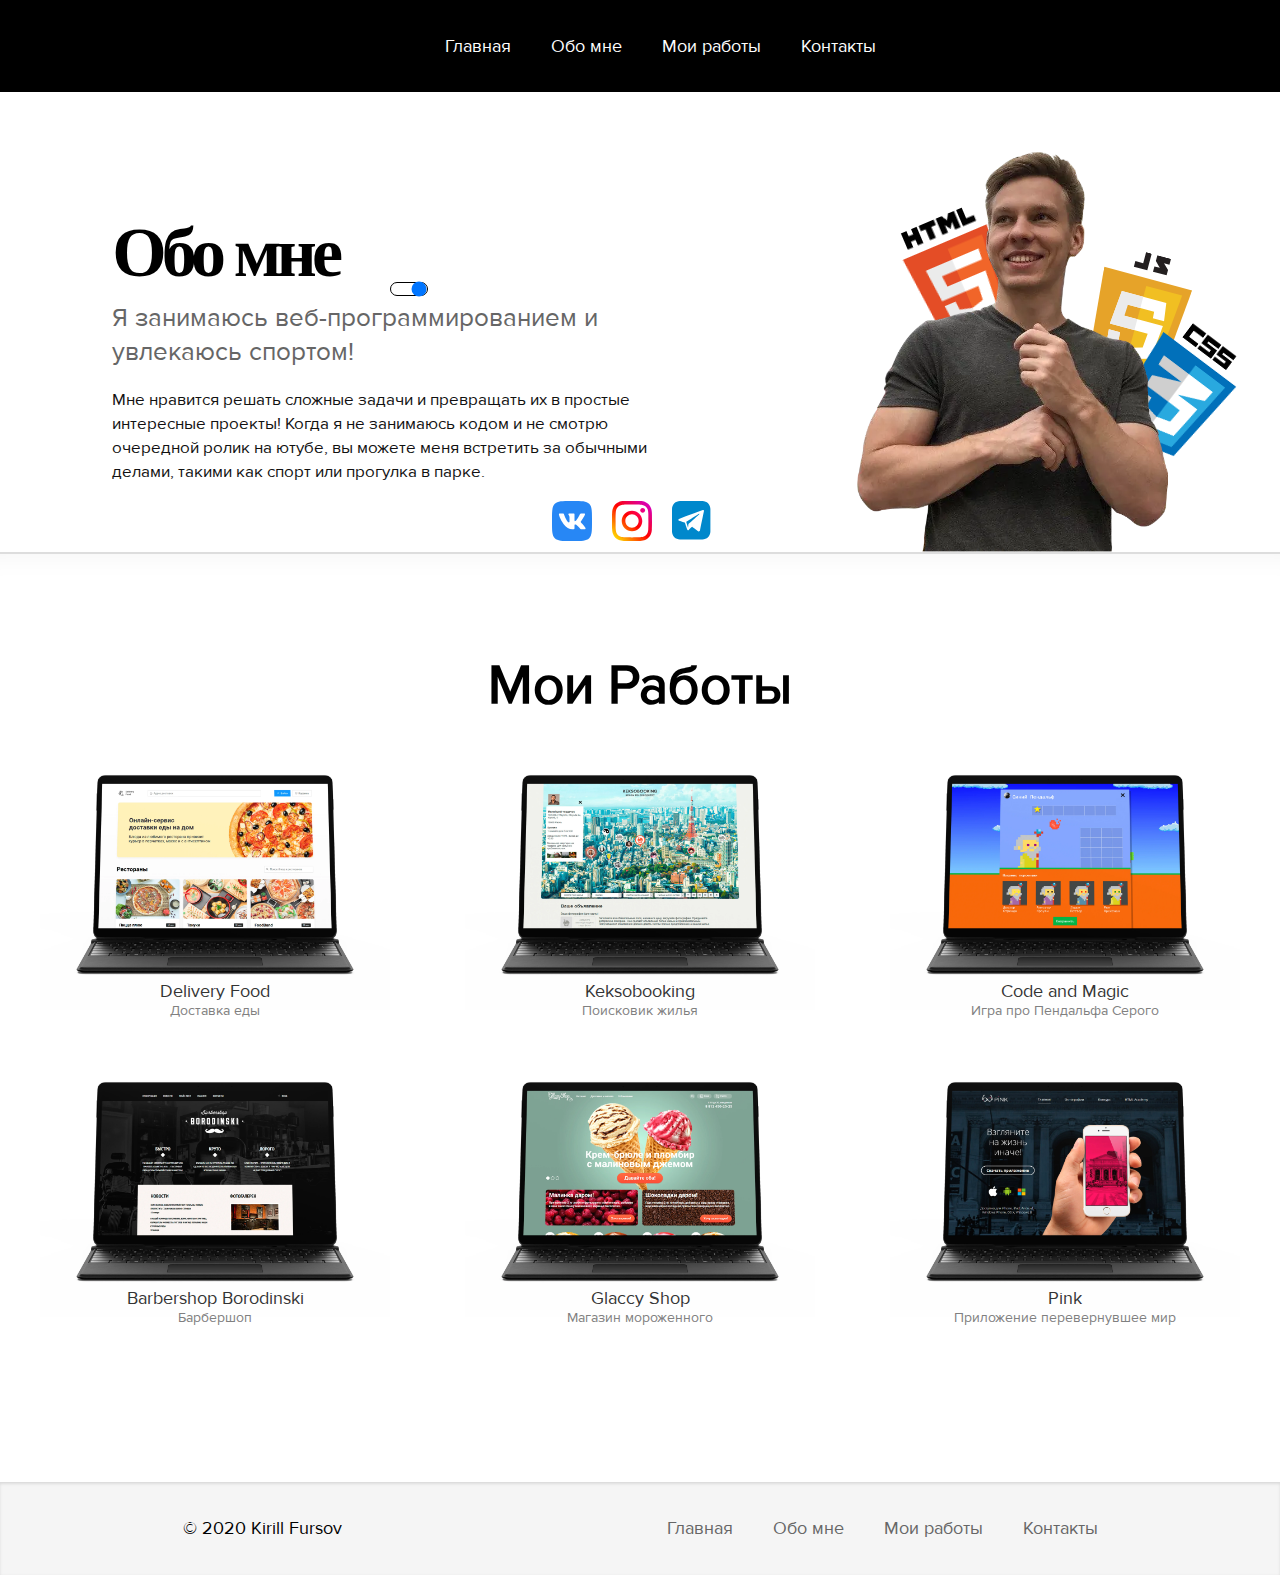
==== index.html @ 99d4f77e "refresh" ====
<!DOCTYPE html><html lang="ru"><head>  <meta charset="UTF-8" />  <meta name="viewport" content="width=device-width, initial-scale=1.0" />  <link href="https://memepedia.ru/wp-content/uploads/2016/03/large_p19d7nh1hm1i37tnuim11ebqo5c1.jpg"    rel="shortcut icon" type="image/x-icon">  <link rel="stylesheet" href="./css/style.min.css">  <title>Web-developer</title></head><body>  <header class="page-header" id="header">  <div class="container">    <nav class="main-nav ">      <div class="main-nav__menu menu">        <span class="menu-global menu-top"></span>        <span class="menu-global menu-middle"></span>        <span class="menu-global menu-bottom"></span>      </div>      <ul class="main-nav__list site-list ">        <li class="site-list__item"><a href="#header" class="site-list__link">Главная</a></li>        <li class="site-list__item"><a href="#about-me" class="site-list__link">Обо мне</a></li>        <li class="site-list__item"><a href="#work" class="site-list__link">Мои работы</a></li>        <li class="site-list__item"><a href="#" class="site-list__link site-list__link--contacts">Контакты</a></li>      </ul>    </nav>  </div></header>  <main class="page-main">    <div class="page-main__wrapper">      <div class="container">        <section class="about-me" id='about-me'>    <div class="about-me__wrapper">        <input type="range" step="1" min="1" max="2" name="slider" id="slider" class="about-me__slider slider"            title="сдвинь меня :)">        <h2 class="about-me__title">Обо мне</h2>        <div class="about-me__story about-me__story--first">            <p class="about-me__intro">Я занимаюсь веб-программированием и увлекаюсь спортом!</p>            <p class="about-me__text">                Мне нравится решать сложные задачи и превращать их в простые интересные проекты!                Когда я не                занимаюсь кодом и не смотрю очередной ролик на ютубе, вы можете меня встретить за обычными делами, такими                как спорт или прогулка в парке.            </p>        </div>        <div class="about-me__story about-me__story--second hidden">            <h3 class="about-me__intro">Мои девелопер стэк:</h3>            <ul class="about-me__text about-me__text--skils">                <li class="about-me__text__item">HTML</li>                <li class="about-me__text__item">CSS</li>                <li class="about-me__text__item">Javascript</li>                <li class="about-me__text__item">React JS</li>                <li class="about-me__text__item">GULP</li>            </ul>        </div>        <ul class="about-me__list social-list">            <li class="social-list__item__item">                <a target="_blank" href="https://vk.com/kirill_frs" class="social-list__link">                    <svg class="social-list__icon social-list__icon--vk" fill="#000" height="48" viewBox="0 0 48 48"                        width="48" xmlns="http://www.w3.org/2000/svg">                        <path                            d="m0 23c0-10.8423 0-16.26346 3.36827-19.63173s8.78943-3.36827 19.63173-3.36827h2c10.8423 0 16.2635 0 19.6317 3.36827 3.3683 3.36827 3.3683 8.78943 3.3683 19.63173v2c0 10.8423 0 16.2635-3.3683 19.6317-3.3682 3.3683-8.7894 3.3683-19.6317 3.3683h-2c-10.8423 0-16.26346 0-19.63173-3.3683-3.36827-3.3682-3.36827-8.7894-3.36827-19.6317z"                            fill="#2787f5" />                        <path clip-rule="evenodd"                            d="m13.0009 15h-3.5008c-1.00024 0-1.2003.4708-1.2003.9898 0 .9271 1.18686 5.525 5.5262 11.6061 2.8929 4.1529 6.9687 6.4041 10.6776 6.4041 2.2253 0 2.5006-.5 2.5006-1.3612v-3.1388c0-1 .2108-1.1996.9154-1.1996.5193 0 1.4094.2596 3.4864 2.2619 2.3737 2.3731 2.765 3.4377 4.1001 3.4377h3.5008c1.0003 0 1.5004-.5 1.2119-1.4867-.3157-.9834-1.449-2.4103-2.9528-4.1016-.816-.9641-2.0399-2.0023-2.4108-2.5215-.5192-.6674-.3709-.9641 0-1.5573 0 0 4.2652-6.007 4.7103-8.0463.2225-.7417 0-1.2866-1.0587-1.2866h-3.5008c-.8901 0-1.3005.4708-1.5231.9898 0 0-1.7802 4.3384-4.3022 7.1565-.816.8157-1.1869 1.0753-1.632 1.0753-.2225 0-.5446-.2596-.5446-1.0011v-6.9339c0-.89-.2583-1.2866-1.0002-1.2866h-5.5013c-.5562 0-.8908.413-.8908.8045 0 .8436 1.261 1.0382 1.391 3.4113v5.1542c0 1.13-.2042 1.3349-.6492 1.3349-1.1868 0-4.0737-4.3578-5.7859-9.3442-.3355-.9692-.6721-1.3607-1.5668-1.3607z"                            fill="#fff" fill-rule="evenodd" /></svg>                    Vk                </a>            </li>            <li class="social-list__item__item"><a target="_blank" href="https://www.instagram.com/kirillfrs/"                    class="social-list__link">                    <svg class="social-list__icon social-list__icon--inst" height="50" viewBox="0 0 512 512" width="50"                        xmlns="http://www.w3.org/2000/svg" xmlns:xlink="http://www.w3.org/1999/xlink">                        <linearGradient id="a" gradientUnits="userSpaceOnUse" x1="42.966156268" x2="469.0337477"                            y1="469.0296477168" y2="42.9620562848">                            <stop offset="0" stop-color="#ffd600" />                            <stop offset=".5" stop-color="#ff0100" />                            <stop offset="1" stop-color="#d800b9" />                        </linearGradient>                        <linearGradient id="b" gradientUnits="userSpaceOnUse" x1="163.0429956456" x2="348.9539083464"                            y1="348.9538083312" y2="163.0428956304">                            <stop offset="0" stop-color="#ff6400" />                            <stop offset=".5" stop-color="#ff0100" />                            <stop offset="1" stop-color="#fd0056" />                        </linearGradient>                        <linearGradient id="c" gradientUnits="userSpaceOnUse" x1="370.9291325432" x2="414.3727849912"                            y1="141.0676714336" y2="97.6240189856">                            <stop offset="0" stop-color="#f30072" />                            <stop offset="1" stop-color="#e50097" />                        </linearGradient>                        <path                            d="m510.460938 150.453125c-1.246094-27.25-5.574219-45.859375-11.902344-62.140625-6.425782-17.082031-16.503906-32.554688-29.527344-45.34375-12.785156-13.023438-28.261719-23.105469-45.34375-29.535156-16.285156-6.324219-34.890625-10.648438-62.140625-11.886719-27.300781-1.25-36.023437-1.546875-105.546875-1.546875s-78.246094.296875-105.546875 1.539062c-27.25 1.246094-45.855469 5.574219-62.140625 11.902344-17.082031 6.425782-32.554688 16.503906-45.34375 29.527344-13.023438 12.785156-23.105469 28.257812-29.535156 45.339844-6.324219 16.285156-10.648438 34.894531-11.886719 62.140625-1.25 27.304687-1.546875 36.023437-1.546875 105.546875 0 69.527344.296875 78.25 1.546875 105.550781 1.242187 27.246094 5.570313 45.855469 11.898437 62.140625 6.425782 17.078125 16.503907 32.554688 29.527344 45.339844 12.785156 13.023437 28.261719 23.101562 45.34375 29.527344 16.28125 6.332031 34.890625 10.65625 62.140625 11.902343 27.304688 1.246094 36.023438 1.539063 105.546875 1.539063 69.523438 0 78.246094-.292969 105.546875-1.539063 27.25-1.246093 45.855469-5.570312 62.140625-11.902343 34.386719-13.296876 61.570313-40.480469 74.867188-74.867188 6.332031-16.285156 10.65625-34.894531 11.902344-62.140625 1.242187-27.304687 1.539062-36.023437 1.539062-105.546875 0-69.527344-.296875-78.246094-1.539062-105.546875zm-46.082032 208.996094c-1.136718 24.960937-5.308594 38.515625-8.8125 47.535156-8.613281 22.328125-26.257812 39.972656-48.585937 48.585937-9.019531 3.503907-22.574219 7.675782-47.535157 8.8125-26.988281 1.234376-35.085937 1.492188-103.445312 1.492188-68.363281 0-76.457031-.257812-103.449219-1.492188-24.957031-1.136718-38.511719-5.308593-47.535156-8.8125-11.117187-4.105468-21.175781-10.648437-29.433594-19.152343-8.503906-8.257813-15.046875-18.3125-19.152343-29.433594-3.503907-9.019531-7.675782-22.574219-8.8125-47.535156-1.230469-26.992188-1.492188-35.089844-1.492188-103.445313 0-68.359375.261719-76.453125 1.492188-103.449218 1.140624-24.960938 5.308593-38.515626 8.8125-47.535157 4.105468-11.121093 10.652343-21.179687 19.152343-29.4375 8.257813-8.503906 18.316407-15.046875 29.4375-19.148437 9.019531-3.507813 22.574219-7.675782 47.535157-8.816406 26.992187-1.230469 35.089843-1.492188 103.445312-1.492188h-.003906c68.355468 0 76.453125.261719 103.449218 1.496094 24.960938 1.136718 38.511719 5.308594 47.535157 8.8125 11.117187 4.105468 21.175781 10.648437 29.433593 19.148437 8.503907 8.257813 15.046876 18.316407 19.148438 29.4375 3.507812 9.019531 7.679688 22.574219 8.816406 47.535157 1.230469 26.992187 1.492188 35.089843 1.492188 103.445312 0 68.359375-.257813 76.453125-1.492188 103.449219zm0 0"                            fill="url(#a)" />                        <path                            d="m255.996094 124.539062c-72.601563 0-131.457032 58.859376-131.457032 131.460938s58.855469 131.457031 131.457032 131.457031c72.605468 0 131.460937-58.855469 131.460937-131.457031s-58.855469-131.460938-131.460937-131.460938zm0 216.792969c-47.125-.003906-85.332032-38.207031-85.328125-85.335937 0-47.125 38.203125-85.332032 85.332031-85.332032 47.128906.003907 85.332031 38.207032 85.332031 85.332032 0 47.128906-38.207031 85.335937-85.335937 85.335937zm0 0"                            fill="url(#b)" />                        <path                            d="m423.371094 119.347656c0 16.964844-13.753906 30.71875-30.71875 30.71875-16.96875 0-30.722656-13.753906-30.722656-30.71875 0-16.96875 13.753906-30.722656 30.722656-30.722656 16.964844 0 30.71875 13.753906 30.71875 30.722656zm0 0"                            fill="url(#c)" />                    </svg>                    instagramm</a>            </li>            <li class="social-list__item__item"><a target="_blank" href="tg://resolve?domain=Alanon13"                    class="social-list__link">                    <svg class="social-list__icon social-list__icon--telegramm" width="50px" height="50px"                        viewBox="0 0 25 25" version="1.1" xmlns="http://www.w3.org/2000/svg"                        xmlns:xlink="http://www.w3.org/1999/xlink" xml:space="preserve"                        xmlns:serif="http://www.serif.com/"                        style="fill-rule:evenodd;clip-rule:evenodd;stroke-linejoin:round;stroke-miterlimit:1.41421;">                        <path id="telegram-3"                            d="M19,24l-14,0c-2.761,0 -5,-2.239 -5,-5l0,-14c0,-2.761 2.239,-5 5,-5l14,0c2.762,0 5,2.239 5,5l0,14c0,2.761 -2.238,5 -5,5Zm-2.744,-5.148c0.215,0.153 0.491,0.191 0.738,0.097c0.246,-0.093 0.428,-0.304 0.483,-0.56c0.579,-2.722 1.985,-9.614 2.512,-12.09c0.039,-0.187 -0.027,-0.381 -0.173,-0.506c-0.147,-0.124 -0.351,-0.16 -0.532,-0.093c-2.795,1.034 -11.404,4.264 -14.923,5.567c-0.223,0.082 -0.368,0.297 -0.361,0.533c0.008,0.235 0.167,0.44 0.395,0.509c1.578,0.471 3.65,1.128 3.65,1.128c0,0 0.967,2.924 1.472,4.41c0.063,0.187 0.21,0.334 0.402,0.384c0.193,0.05 0.397,-0.002 0.541,-0.138c0.811,-0.765 2.064,-1.948 2.064,-1.948c0,0 2.381,1.746 3.732,2.707Zm-7.34,-5.784l1.119,3.692l0.249,-2.338c0,0 4.324,-3.9 6.79,-6.124c0.072,-0.065 0.082,-0.174 0.022,-0.251c-0.06,-0.077 -0.169,-0.095 -0.251,-0.043c-2.857,1.825 -7.929,5.064 -7.929,5.064Z" />                    </svg>                    telegram</a></li>        </ul>    </div>    <div class="about-me__photo-wrapper">        <picture><source srcset="img/photo_2020-10-13_22-22-50.webp" type="image/webp"><img class="about-me__photo" width="350" src="img/photo_2020-10-13_22-22-50.png" alt="Кирилл веб-девелопер"></picture>    </div></section>      </div>    </div>    <div class="page-main__wrapper--second">      <div class="container">        <section class="portfolio" id="work">    <h3 class="portfolio__header">Мои Работы</h3>    <ul class="portfolio__list">        <li class="portfolio__item">            <a target="_blank" href="https://kirillfrs.github.io/delivery-food/" class="portfolio__link">                <picture><source srcset="img/Deliveryfood.webp" type="image/webp"><img class="portfolio__photo" src="img/Deliveryfood.jpg" width="350"></picture>                <p class="portfolio__title">Delivery Food</p>                <small class="portfolio__description">Доставка еды</small>            </a>        </li>        <li class="portfolio__item">            <a target="_blank" href="https://kirillfrs.github.io/keksoboking/" class="portfolio__link">                <picture><source srcset="img/keks.webp" type="image/webp"><img class="portfolio__photo" src="img/keks.jpg" width="350"></picture>                <p class="portfolio__title">Keksobooking</p>                <small class="portfolio__description">Поисковик жилья</small>            </a>        </li>        <li class="portfolio__item">            <a target="_blank" href="https://kirillfrs.github.io/code-and-magic/" class="portfolio__link">                <picture><source srcset="img/Pendalf.webp" type="image/webp"><img class="portfolio__photo" src="img/Pendalf.jpg" width="350"></picture>                <p class="portfolio__title">Code and Magic</p>                <small class="portfolio__description">Игра про Пендальфа Серого</small>            </a>        </li>        <li class="portfolio__item">            <a target="_blank" href="https://kirillfrs.github.io/barbershopfrs/" class="portfolio__link">                <picture><source srcset="img/Barber.webp" type="image/webp"><img class="portfolio__photo" src="img/Barber.jpg" width="350"></picture>                <p class="portfolio__title">Barbershop Borodinski</p>                <small class="portfolio__description">Барбершоп</small>            </a>        </li>        <li class="portfolio__item">            <a target="_blank" href="https://kirillfrs.github.io/Glacy/" class="portfolio__link">                <picture><source srcset="img/Glacy.webp" type="image/webp"><img class="portfolio__photo" src="img/Glacy.jpg" width="350"></picture>                <p class="portfolio__title">Glaccy Shop</p>                <small class="portfolio__description">Магазин мороженного</small>            </a>        </li>        <li class="portfolio__item">            <a target="_blank" href="https://kirillfrs.github.io/Pink-app-pls/" class="portfolio__link">                <picture><source srcset="img/Pink.webp" type="image/webp"><img class="portfolio__photo" src="img/Pink.jpg" width="350"></picture>                <p class="portfolio__title">Pink</p>                <small class="portfolio__description">Приложение перевернувшее мир</small>            </a>        </li>    </ul></section>      </div>    </div>  </main>  <footer class="page-footer">    <div class="container">  <span class="page-footer__copyrights">© 2020 Kirill Fursov</span>  <ul class="main-nav__list site-list page-footer__nav">    <li class="site-list__item"><a href="#header" class="site-list__link site-list__link--footer">Главная</a></li>    <li class="site-list__item"><a href="#about-me" class="site-list__link site-list__link--footer">Обо мне</a></li>    <li class="site-list__item"><a href="#work" class="site-list__link site-list__link--footer">Мои работы</a></li>    <li class="site-list__item"><a href="#"        class="site-list__link site-list__link--footer site-list__link--contacts">Контакты</a></li>  </ul></div>  </footer>  <section class="modal-contacts">    <div class="form">        <form action="#" class="form__body" id="form">            <h3 class="form__title">Напиши мне</h3>            <div class="form__item">                <label for="formName" class=" form__label">Имя*:</label>                <input type="text" class="_req  form__input" id="formName" name="name">            </div>            <div class="form__item">                <label for="formEmail" class="form__label">E-mail*:</label>                <input type="email" class="_req  form__input _email" id="formEmail" name="email">            </div>            <div class="form__item">                <label for="phone" class="form__label">Тeлефон:</label>                <input class=" form__input " type="tel" id="phone" name="phone" placeholder="+79261234567"                    pattern="^[ 0-9]+$">            </div>            <!-- <div class=" form__item">                <div class="form__label">Левша или правша?</div>                <div class="options">                    <div class="options__item">                        <input type="radio" name="hand " checked id="formRightHanded" value="right"                            class="options__input">                        <label for="formRightHanded" class="options__label"><span>правша</span></label>                    </div>                    <div class="options__item">                        <input type="radio" name="hand " id="formLeftHanded" value="left" class="options__input">                        <label for="formLeftHanded" class="options__label"><span>левша</span></label>                    </div>                </div> -->            <!-- </div> -->            <div class="form__item">                <label for="formMessage" class="form__label">Сообщение</label>                <textarea name="message" id="formMessage" class="form__input"                    placeholder="несколько слов о проекте"></textarea>            </div>            <!-- <div class="form__item">                <div class="form__label">Возраст</div>                <select name="age" class="select" id="">                    <option value="от 18 до 25">Молод</option>                    <option value="от 25 до 45">Стар</option>                    <option value="от 45">оч стар</option>                </select>            </div> -->            <div class="form__item">                <div class="form__label">Прикрепить фото макета:</div>                <div class="file">                    <div class="file__item">                        <input id="formImage" accept=".jpg, .png .gif" type="file" name="image" class="file__input">                        <div class="file__button">Выбрать</div>                    </div>                </div>                <div id="formPreview" class="file__preview">                </div>                <div class="form__item">                    <div class="checkbox">                        <input type="checkbox" checked class="_req checkbox__input" name="agreement" id="formAgreement">                        <label for="formAgreement" class="checkbox__label"><span>Я даю свое согласие на обработку                                <a>персональных                                    данных</a> </span></label>                    </div>                </div>                <button class="form__button" type="submit">Отправить</button>        </form>        <button type="button" class="form__close-btn">            <span class="visually-hidden">Закрыть</span>        </button>    </div></section>  <script src="js/script.js"></script></body></html>
---- css/style.min.css ----
@charset "UTF-8";@font-face{font-family:Neo-sans-regular;font-display:swap;src:url(../fonts/Neo-sans-regular.woff) format("woff"),url(../fonts/Neo-sans-regular.woff2) format("woff2");font-weight:400;font-style:normal}@font-face{font-family:Proxima-nova;font-display:swap;src:url(../fonts/Proxima-nova.woff) format("woff"),url(../fonts/Proxima-nova.woff2) format("woff2");font-weight:400;font-style:normal}@font-face{font-family:ProximaNova-Black;font-display:swap;src:url(../fonts/ProximaNova-Black.woff) format("woff"),url(../fonts/ProximaNova-Black.woff2) format("woff2");font-weight:400;font-style:normal}@font-face{font-family:proximanova-light;font-display:swap;src:url(../fonts/proximanova-light.woff) format("woff"),url(../fonts/proximanova-light.woff2) format("woff2");font-weight:400;font-style:normal}/*! normalize.css v8.0.1 | MIT License | github.com/necolas/normalize.css */html{line-height:1.15;-webkit-text-size-adjust:100%}body{margin:0}main{display:block}h1{font-size:2em;margin:.67em 0}hr{-webkit-box-sizing:content-box;box-sizing:content-box;height:0;overflow:visible}pre{font-family:monospace,monospace;font-size:1em}a{background-color:transparent}abbr[title]{border-bottom:none;text-decoration:underline;-webkit-text-decoration:underline dotted;text-decoration:underline dotted}b,strong{font-weight:bolder}code,kbd,samp{font-family:monospace,monospace;font-size:1em}small{font-size:80%}sub,sup{font-size:75%;line-height:0;position:relative;vertical-align:baseline}sub{bottom:-.25em}sup{top:-.5em}img{border-style:none}button,input,optgroup,select,textarea{font-family:inherit;font-size:100%;line-height:1.15;margin:0}button,input{overflow:visible}button,select{text-transform:none}[type=button],[type=reset],[type=submit],button{-webkit-appearance:button}[type=button]::-moz-focus-inner,[type=reset]::-moz-focus-inner,[type=submit]::-moz-focus-inner,button::-moz-focus-inner{border-style:none;padding:0}[type=button]:-moz-focusring,[type=reset]:-moz-focusring,[type=submit]:-moz-focusring,button:-moz-focusring{outline:1px dotted ButtonText}fieldset{padding:.35em .75em .625em}legend{-webkit-box-sizing:border-box;box-sizing:border-box;color:inherit;display:table;max-width:100%;padding:0;white-space:normal}progress{vertical-align:baseline}textarea{overflow:auto}[type=checkbox],[type=radio]{-webkit-box-sizing:border-box;box-sizing:border-box;padding:0}[type=number]::-webkit-inner-spin-button,[type=number]::-webkit-outer-spin-button{height:auto}[type=search]{-webkit-appearance:textfield;outline-offset:-2px}[type=search]::-webkit-search-decoration{-webkit-appearance:none}::-webkit-file-upload-button{-webkit-appearance:button;font:inherit}details{display:block}summary{display:list-item}template{display:none}[hidden]{display:none}.container{max-width:1200px;margin:0 auto;-webkit-box-orient:horizontal;-webkit-box-direction:normal;-ms-flex-direction:row;flex-direction:row}html{-webkit-box-sizing:border-box;box-sizing:border-box}*,:after,:before{-webkit-box-sizing:inherit;box-sizing:inherit}body{font-family:Proxima-nova,Helvetica,Arial,Sans-serif;font-size:18px}img{max-width:100%;height:auto}a{text-decoration:none}fieldset{margin:0;padding:0;border:none}table{border-collapse:collapse;border-spacing:0}.hidden{position:absolute;overflow:hidden;clip:rect(0 0 0 0);height:1px;width:1px;margin:-1px;padding:0;border:0}.visually-hidden{position:absolute;overflow:hidden;clip:rect(0 0 0 0);height:1px;width:1px;margin:-1px;padding:0;border:0}.page-main__wrapper{border-bottom:#ddd 2px solid}.page-main__wrapper--second{-webkit-box-shadow:rgba(0,0,0,.05) 0 30px 30px -30px inset;box-shadow:rgba(0,0,0,.05) 0 30px 30px -30px inset}@-webkit-keyframes bounce{0%{-webkit-transform:translateY(-2000px);transform:translateY(-2000px)}70%{-webkit-transform:translateY(30px);transform:translateY(30px)}90%{-webkit-transform:translateY(-10px);transform:translateY(-10px)}100%{-webkit-transform:translateY(0);transform:translateY(0)}}@keyframes bounce{0%{-webkit-transform:translateY(-2000px);transform:translateY(-2000px)}70%{-webkit-transform:translateY(30px);transform:translateY(30px)}90%{-webkit-transform:translateY(-10px);transform:translateY(-10px)}100%{-webkit-transform:translateY(0);transform:translateY(0)}}.page-header{background-color:#000;font-family:Proxima-nova,Helvetica,Arial,Sans-serif;margin-bottom:60px}.main-nav{display:-webkit-box;display:-ms-flexbox;display:flex;-webkit-box-align:center;-ms-flex-align:center;align-items:center;height:92px;-ms-flex-pack:distribute;justify-content:space-around}.main-nav__menu{display:none}.site-list{display:-webkit-box;display:-ms-flexbox;display:flex;margin:0;padding:0;list-style:none;-ms-flex-wrap:wrap;flex-wrap:wrap}.site-list__item{margin-left:40px}.site-list__link{text-decoration:none;color:#fff}.site-list__link--footer{color:#666}.about-me{display:-webkit-box;display:-ms-flexbox;display:flex;position:relative;-ms-flex-pack:distribute;justify-content:space-around}.about-me::before{content:"";width:128px;height:128px;position:absolute;background:url(/img/javascript-4.svg) no-repeat;background-size:contain;right:20px;top:105px;-webkit-transform:rotate(15deg);-ms-transform:rotate(15deg);transform:rotate(15deg);z-index:-1}.about-me__title{font-family:"neosans regular";letter-spacing:-.07em;line-height:1.2em;margin-bottom:.1em;font-size:70px}.about-me__intro{font-size:26px;color:#666;margin:0;line-height:1.3em;margin-bottom:.7em}.about-me__text{max-width:560px;font-weight:300;color:#111;line-height:24px;font-size:17px}.about-me__wrapper{display:-webkit-box;display:-ms-flexbox;display:flex;-webkit-box-orient:vertical;-webkit-box-direction:normal;-ms-flex-direction:column;flex-direction:column;-webkit-box-pack:center;-ms-flex-pack:center;justify-content:center;width:50%}.about-me__photo-wrapper{position:relative}.about-me__photo-wrapper::before{content:"";width:128px;height:128px;position:absolute;background:url(/img/css-w3c.png) no-repeat;background-size:contain;z-index:-1;-webkit-transform:rotate(37deg);-ms-transform:rotate(37deg);transform:rotate(37deg);right:-87px;top:186px}.about-me__photo-wrapper::after{content:"";width:128px;height:128px;position:absolute;background:url(/img/HTML5_Logo_128.png) no-repeat;left:39px;top:62px;z-index:-1;-webkit-transform:rotate(-23deg);-ms-transform:rotate(-23deg);transform:rotate(-23deg)}.about-me__slider{position:absolute;left:350px;top:130px}.about-me__story--first{display:block}.about-me__photo{max-height:400px;max-width:311px;display:block;background:0 0}.portfolio{text-align:center;margin-bottom:50px;padding-bottom:80px;padding-top:100px}.portfolio__header{font-size:55px;margin:0;margin-bottom:20px}.portfolio__list{display:-webkit-box;display:-ms-flexbox;display:flex;-webkit-box-orient:horizontal;-webkit-box-direction:normal;-ms-flex-direction:row;flex-direction:row;-ms-flex-wrap:wrap;flex-wrap:wrap;-webkit-box-pack:justify;-ms-flex-pack:justify;justify-content:space-between;margin:0;padding:0;list-style:none;font-size:18px}.portfolio__photo{padding-top:10px}.portfolio__item{position:relative;margin-bottom:30px}.portfolio__link{text-decoration:none;color:#333}.portfolio__title{position:absolute;bottom:-5px;left:50%;margin-right:-50%;-webkit-transform:translate(-50%,0);-ms-transform:translate(-50%,0);transform:translate(-50%,0)}.portfolio__description{color:grey;position:absolute;bottom:-5px;left:50%;margin-right:-50%;-webkit-transform:translate(-50%,0);-ms-transform:translate(-50%,0);transform:translate(-50%,0)}.page-footer{background-color:#f5f5f5;-webkit-box-shadow:inset 0 1px 3px 0 rgba(0,0,0,.1);box-shadow:inset 0 1px 3px 0 rgba(0,0,0,.1);border-top:#ddd solid 1px}.page-footer .container{display:-webkit-box;display:-ms-flexbox;display:flex;-webkit-box-align:center;-ms-flex-align:center;align-items:center;height:92px;-ms-flex-pack:distribute;justify-content:space-around}.social-list{width:160px;display:-webkit-box;display:-ms-flexbox;display:flex;-ms-flex-wrap:wrap;flex-wrap:wrap;-webkit-box-pack:justify;-ms-flex-pack:justify;justify-content:space-between;-ms-flex-item-align:end;align-self:flex-end;margin:0;padding:0;list-style:none;height:50px}.social-list__link{font-size:0}.social-list__icon{width:40px;height:40px;cursor:pointer}.social-list__icon--inst{fill:#3f729b}.social-list__icon--telegramm{fill:#08c}.social-list__icon:active{fill:red}.social-list__icon:hover{margin-top:10px}.social-list__icon--vk:active path:first-child{fill:red}.social-list__icon--inst:active path{fill:red}.slider{width:38px;-webkit-appearance:none;-moz-appearance:none;appearance:none;border-radius:10px;height:14px;border:1px solid #000;background-color:#fff}.slider::-moz-range-thumb{width:18px;height:18px;background:#d4d4d4;border-radius:160px;cursor:pointer;-moz-transition:.1s;transition:.1s}.slider:focus{outline:0}.slider::-moz-range-thumb:active,.slider::-moz-range-thumb:hover{width:20px;height:20px}.modal-contacts{position:fixed;background-color:#ddd;background-image:url(../img/pattern.jpg);background-repeat:repeat;background-position:0 0;-webkit-box-shadow:0 30px 50px rgba(0,0,0,.7);box-shadow:0 30px 50px rgba(0,0,0,.7);padding:0 40px;left:50%;top:150px;margin:0 auto;margin-left:-300px;display:none}.modal-show{display:block;-webkit-animation-name:bounce;animation-name:bounce;-webkit-animation-duration:.6s;animation-duration:.6s}.form{max-width:550px;margin:0 auto}.form *{outline:0}.form__close-btn{position:absolute;top:0;right:-70px;width:22px;height:22px;background-color:transparent;border:0;cursor:pointer}.form__close-btn::after{content:"";height:4px;width:24px;position:absolute;top:10px;left:2px;background-color:#000}.form__close-btn::before{content:"";height:4px;width:24px;position:absolute;top:10px;left:2px;background-color:#000}.form__close-btn::before{-webkit-transform:rotate(45deg);-ms-transform:rotate(45deg);transform:rotate(45deg)}.form__close-btn::after{-webkit-transform:rotate(-45deg);-ms-transform:rotate(-45deg);transform:rotate(-45deg)}.form__title{text-align:center;padding-top:40px}.form__body{position:relative}.form__body::after{content:'';position:absolute;top:0;left:0;width:100%;height:100%;background:rgba(51,51,51,.9) url(../img/loading.gif) center/50px no-repeat;opacity:0;visibility:hidden;-webkit-transition:all .5s ease 0s;-o-transition:all .5s ease 0s;transition:all .5s ease 0s}.form__body._sending::after{opacity:1;visibility:visible}.form__title{font-size:40px;font-weight:700;margin:0 0 30px 0}.form__item{margin:0 0 20px 0}.form__label{font-size:18px;display:block;margin:0 0 10px 0}.form__input{height:40px;padding:0 20px;border-radius:5px;width:100%;font-size:18px;-webkit-transition:-webkit-box-shadow .5s ease 0s;transition:-webkit-box-shadow .5s ease 0s;-o-transition:box-shadow .5s ease 0s;transition:box-shadow .5s ease 0s;transition:box-shadow .5s ease 0s,-webkit-box-shadow .5s ease 0s}.form__input:focus{-webkit-box-shadow:0 0 15px #000;box-shadow:0 0 15px #000}.form__input._error{-webkit-box-shadow:0 0 15px red;box-shadow:0 0 15px red}textarea.form__input{min-height:70px;resize:vertical;padding:20px}.options{padding:10px 0 0 0}.options__item{margin:0 0 10px 0}.options__input{display:none}.options__input:checked+.options__label::after{-webkit-transform:scale(1);-ms-transform:scale(1);transform:scale(1)}.options__label{font-size:16px;display:-webkit-inline-box;display:-ms-inline-flexbox;display:inline-flex;line-height:140%;-webkit-box-align:center;-ms-flex-align:center;align-items:center;position:relative;cursor:pointer}.options__label::before{content:"";-webkit-box-flex:0;-ms-flex:0 0 24px;flex:0 0 24px;height:24px;background-color:#000;border-radius:50%;margin:0 10px 0 10px}.options__label::after{-webkit-transition:-webkit-transform .3s ease 0s;transition:-webkit-transform .3s ease 0s;-o-transition:transform .3s ease 0s;transition:transform .3s ease 0s;transition:transform .3s ease 0s,-webkit-transform .3s ease 0s;content:'';position:absolute;top:4px;left:14px;width:16px;height:16px;background-color:green;border-radius:50%;-webkit-transform:scale(0);-ms-transform:scale(0);transform:scale(0)}.select{height:50px;width:100%;border-radius:5px;font-size:18px;padding:0 20px}.file__item{position:relative}.file__input{position:absolute;top:0;left:0;width:100%;height:100%;opacity:0;font-size:0;cursor:pointer}.file__button{display:-webkit-inline-box;display:-ms-inline-flexbox;display:inline-flex;min-height:40px;padding:0 20px;border-radius:30px;-webkit-box-align:center;-ms-flex-align:center;align-items:center;-webkit-box-pack:center;-ms-flex-pack:center;justify-content:center;background-color:#28e018}.file__preview{display:inline-block;max-width:100px;padding:10px 0 0 0}.checkbox._error .checkbox__label::before{-webkit-box-shadow:0 0 15px red;box-shadow:0 0 15px red}.checkbox__input{display:none}.checkbox__input:checked+.checkbox__label::after{-webkit-transform:scale(1);-ms-transform:scale(1);transform:scale(1)}.checkbox__label{display:-webkit-inline-box;display:-ms-inline-flexbox;display:inline-flex;-webkit-box-align:center;-ms-flex-align:center;align-items:center;font-size:16px;line-height:140%;position:relative}.checkbox__label::before{-ms-flex-item-align:start;align-self:flex-start;content:"";-webkit-box-flex:0;-ms-flex:0 0 24px;flex:0 0 24px;height:24px;background-color:#ddd;border-radius:4px;margin:0 10px 0 0;cursor:pointer}.checkbox__label::after{-webkit-transition:-webkit-transform .5s ease 0s;transition:-webkit-transform .5s ease 0s;-o-transition:transform .5s ease 0s;transition:transform .5s ease 0s;transition:transform .5s ease 0s,-webkit-transform .5s ease 0s;content:"";position:absolute;width:16px;height:16px;background-color:#28e018;border-radius:4px;top:4px;left:4px;-webkit-transform:scale(0);-ms-transform:scale(0);transform:scale(0)}.checkbox__label a{color:#ff69b4}.form__button{width:100%;display:-webkit-box;display:-ms-flexbox;display:flex;-webkit-box-pack:center;-ms-flex-pack:center;justify-content:center;-webkit-box-align:center;-ms-flex-align:center;align-items:center;min-height:60px;background-color:#28a745;border-color:#28a745;color:#fff;font-size:18px;text-transform:uppercase;letter-spacing:2px;font-weight:700;cursor:pointer;border-radius:20px;-webkit-box-shadow:0 5px 0 #161b13;box-shadow:0 5px 0 #161b13;-webkit-transition:background-color .5s ease 0s;-o-transition:background-color .5s ease 0s;transition:background-color .5s ease 0s;position:relative;top:0}.form__button:active{top:10px;-webkit-box-shadow:0 2px 0 #161b13;box-shadow:0 2px 0 #161b13}.form__button:hover{background-color:#5e9644}@media (max-width:768px){.container{max-width:768px}.about-me{-webkit-box-pack:start;-ms-flex-pack:start;justify-content:flex-start}.about-me__title{font-size:50px}.about-me__intro{font-size:20px}.about-me__text{font-size:14px}.about-me__wrapper{-webkit-box-pack:start;-ms-flex-pack:start;justify-content:flex-start;padding-left:35px}.about-me__photo-wrapper::before{display:none}.about-me__slider{display:none}}@media (max-width:576px){.container{max-width:auto}.menu{cursor:pointer;position:relative;width:40px;height:40px}.menu-global{-webkit-backface-visibility:hidden;backface-visibility:hidden;position:absolute;left:0;border-top:7px solid #fff;width:100%;-webkit-transition:.55s;-o-transition:.55s;transition:.55s}.menu-top{top:0}.menu-middle{top:15px}.menu-bottom{top:30px}.menu-top-click{-webkit-backface-visibility:hidden;backface-visibility:hidden;top:15px;-webkit-transform:rotate(50deg);-ms-transform:rotate(50deg);transform:rotate(50deg);-webkit-transition:.55s .5s;-o-transition:.55s .5s;transition:.55s .5s}.menu-middle-click{opacity:0}.menu-bottom-click{-webkit-backface-visibility:hidden;backface-visibility:hidden;top:15px;-webkit-transform:rotate(-410deg);-ms-transform:rotate(-410deg);transform:rotate(-410deg);-webkit-transition:.55s .5s;-o-transition:.55s .5s;transition:.55s .5s}.page-header{margin-bottom:10px}.main-nav{height:auto;display:-webkit-box;display:-ms-flexbox;display:flex;-webkit-box-orient:vertical;-webkit-box-direction:normal;-ms-flex-direction:column;flex-direction:column;width:100%;-webkit-box-align:stretch;-ms-flex-align:stretch;align-items:stretch}.main-nav__list{display:none}.main-nav__list--opened{display:inline-block}.main-nav__menu{display:block;margin-left:auto;margin-right:30px;margin-top:20px;margin-bottom:20px}.site-list__item{margin:0;display:block;width:100%;color:#fff;font-size:16px;font-weight:700;text-transform:uppercase;border-top:1px solid #475360;border-bottom:1px solid rgba(255,255,255,.15);padding:20px 20px;text-align:center}.about-me{display:-webkit-box;display:-ms-flexbox;display:flex;-webkit-box-orient:vertical;-webkit-box-direction:reverse;-ms-flex-direction:column-reverse;flex-direction:column-reverse;-webkit-box-align:center;-ms-flex-align:center;align-items:center}.about-me__wrapper{width:100%;padding:0 30px}.about-me__photo-wrapper{padding-left:30px;width:100%;-webkit-box-shadow:rgba(0,0,0,.05) 0 30px 30px -30px inset;box-shadow:rgba(0,0,0,.05) 0 30px 30px -30px inset;border-bottom:#ddd 2px solid}.portfolio{margin:0;padding:0;padding-top:20px}.portfolio__list{-webkit-box-pack:center;-ms-flex-pack:center;justify-content:center}.social-list{-ms-flex-item-align:center;align-self:center}.modal-contacts{padding:0 10px;margin-left:-158px;position:absolute}.form{max-width:300px}.form__close-btn{right:0;top:5px}}
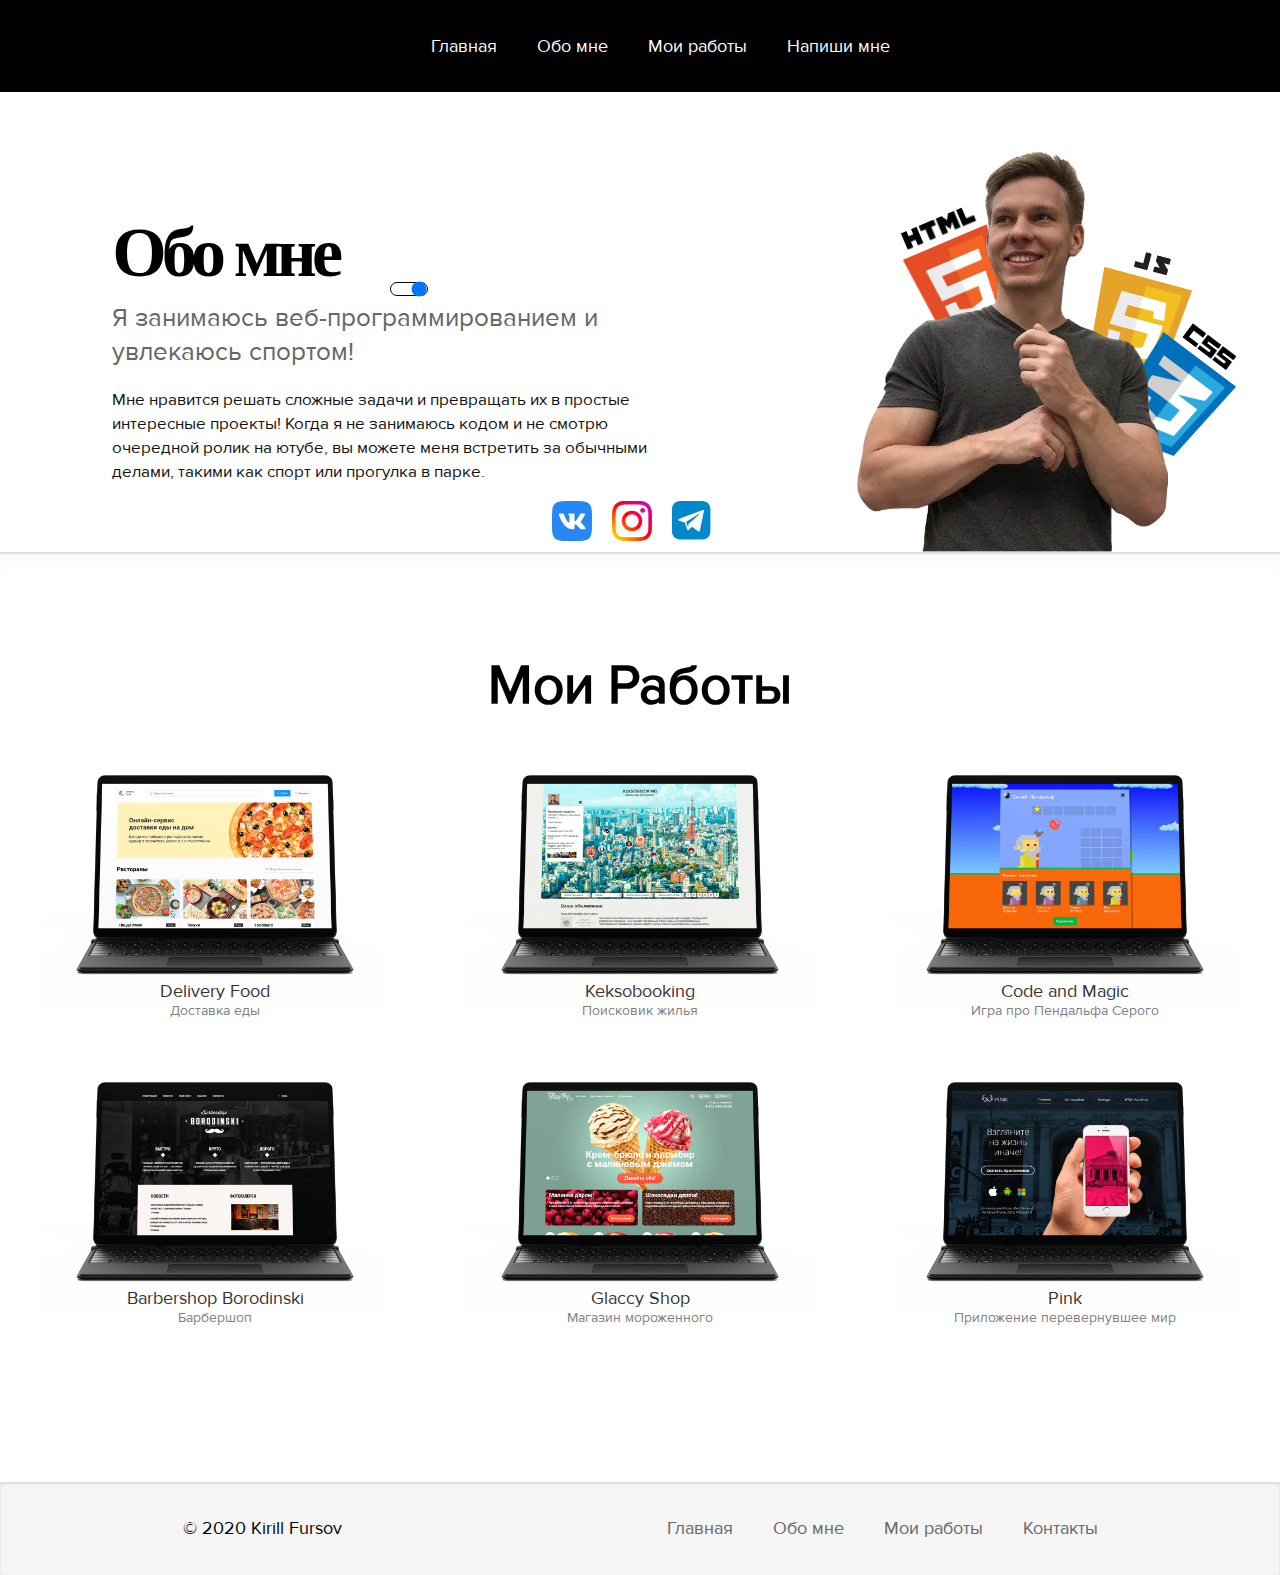
==== commit 05829ead: "update link" ====
--- a/index.html
+++ b/index.html
@@ -1,4 +1,4 @@
-<!DOCTYPE html><html lang="ru"><head>  <meta charset="UTF-8" />  <meta name="viewport" content="width=device-width, initial-scale=1.0" />  <link href="https://memepedia.ru/wp-content/uploads/2016/03/large_p19d7nh1hm1i37tnuim11ebqo5c1.jpg"    rel="shortcut icon" type="image/x-icon">  <link rel="stylesheet" href="./css/style.min.css">  <title>Web-developer</title></head><body>  <header class="page-header" id="header">  <div class="container">    <nav class="main-nav ">      <div class="main-nav__menu menu">        <span class="menu-global menu-top"></span>        <span class="menu-global menu-middle"></span>        <span class="menu-global menu-bottom"></span>      </div>      <ul class="main-nav__list site-list ">        <li class="site-list__item"><a href="#header" class="site-list__link">Главная</a></li>        <li class="site-list__item"><a href="#about-me" class="site-list__link">Обо мне</a></li>        <li class="site-list__item"><a href="#work" class="site-list__link">Мои работы</a></li>        <li class="site-list__item"><a href="#" class="site-list__link site-list__link--contacts">Контакты</a></li>      </ul>    </nav>  </div></header>  <main class="page-main">    <div class="page-main__wrapper">      <div class="container">        <section class="about-me" id='about-me'>+<!DOCTYPE html><html lang="ru"><head>  <meta charset="UTF-8" />  <meta name="viewport" content="width=device-width, initial-scale=1.0" />  <link href="https://memepedia.ru/wp-content/uploads/2016/03/large_p19d7nh1hm1i37tnuim11ebqo5c1.jpg"    rel="shortcut icon" type="image/x-icon">  <link rel="stylesheet" href="./css/style.min.css">  <title>Web-developer</title></head><body>  <header class="page-header" id="header">  <div class="container">    <nav class="main-nav ">      <div class="main-nav__menu menu">        <span class="menu-global menu-top"></span>        <span class="menu-global menu-middle"></span>        <span class="menu-global menu-bottom"></span>      </div>      <ul class="main-nav__list site-list ">        <li class="site-list__item"><a href="#header" class="site-list__link">Главная</a></li>        <li class="site-list__item"><a href="#about-me" class="site-list__link">Обо мне</a></li>        <li class="site-list__item"><a href="#work" class="site-list__link">Мои работы</a></li>        <li class="site-list__item"><a href="#" class="site-list__link site-list__link--contacts">Напиши мне</a></li>      </ul>    </nav>  </div></header>  <main class="page-main">    <div class="page-main__wrapper">      <div class="container">        <section class="about-me" id='about-me'>     <div class="about-me__wrapper">         <input type="range" step="1" min="1" max="2" name="slider" id="slider" class="about-me__slider slider"             title="сдвинь меня :)">@@ -8,7 +8,8 @@
             <p class="about-me__text">                 Мне нравится решать сложные задачи и превращать их в простые интересные проекты!                 Когда я не-                занимаюсь кодом и не смотрю очередной ролик на ютубе, вы можете меня встретить за обычными делами, такими+                занимаюсь кодом и не смотрю очередной ролик на ютубе, вы можете меня встретить за обычными делами,+                такими                 как спорт или прогулка в парке.             </p>         </div>@@ -72,7 +73,7 @@
                      instagramm</a>             </li>-            <li class="social-list__item__item"><a target="_blank" href="tg://resolve?domain=Alanon13"+            <li class="social-list__item__item"><a target="_blank" href="https://telegram.me/Alanon13"                     class="social-list__link">                     <svg class="social-list__icon social-list__icon--telegramm" width="50px" height="50px"                         viewBox="0 0 25 25" version="1.1" xmlns="http://www.w3.org/2000/svg"--- a/css/style.min.css
+++ b/css/style.min.css
@@ -1 +1 @@
-@charset "UTF-8";@font-face{font-family:Neo-sans-regular;font-display:swap;src:url(../fonts/Neo-sans-regular.woff) format("woff"),url(../fonts/Neo-sans-regular.woff2) format("woff2");font-weight:400;font-style:normal}@font-face{font-family:Proxima-nova;font-display:swap;src:url(../fonts/Proxima-nova.woff) format("woff"),url(../fonts/Proxima-nova.woff2) format("woff2");font-weight:400;font-style:normal}@font-face{font-family:ProximaNova-Black;font-display:swap;src:url(../fonts/ProximaNova-Black.woff) format("woff"),url(../fonts/ProximaNova-Black.woff2) format("woff2");font-weight:400;font-style:normal}@font-face{font-family:proximanova-light;font-display:swap;src:url(../fonts/proximanova-light.woff) format("woff"),url(../fonts/proximanova-light.woff2) format("woff2");font-weight:400;font-style:normal}/*! normalize.css v8.0.1 | MIT License | github.com/necolas/normalize.css */html{line-height:1.15;-webkit-text-size-adjust:100%}body{margin:0}main{display:block}h1{font-size:2em;margin:.67em 0}hr{-webkit-box-sizing:content-box;box-sizing:content-box;height:0;overflow:visible}pre{font-family:monospace,monospace;font-size:1em}a{background-color:transparent}abbr[title]{border-bottom:none;text-decoration:underline;-webkit-text-decoration:underline dotted;text-decoration:underline dotted}b,strong{font-weight:bolder}code,kbd,samp{font-family:monospace,monospace;font-size:1em}small{font-size:80%}sub,sup{font-size:75%;line-height:0;position:relative;vertical-align:baseline}sub{bottom:-.25em}sup{top:-.5em}img{border-style:none}button,input,optgroup,select,textarea{font-family:inherit;font-size:100%;line-height:1.15;margin:0}button,input{overflow:visible}button,select{text-transform:none}[type=button],[type=reset],[type=submit],button{-webkit-appearance:button}[type=button]::-moz-focus-inner,[type=reset]::-moz-focus-inner,[type=submit]::-moz-focus-inner,button::-moz-focus-inner{border-style:none;padding:0}[type=button]:-moz-focusring,[type=reset]:-moz-focusring,[type=submit]:-moz-focusring,button:-moz-focusring{outline:1px dotted ButtonText}fieldset{padding:.35em .75em .625em}legend{-webkit-box-sizing:border-box;box-sizing:border-box;color:inherit;display:table;max-width:100%;padding:0;white-space:normal}progress{vertical-align:baseline}textarea{overflow:auto}[type=checkbox],[type=radio]{-webkit-box-sizing:border-box;box-sizing:border-box;padding:0}[type=number]::-webkit-inner-spin-button,[type=number]::-webkit-outer-spin-button{height:auto}[type=search]{-webkit-appearance:textfield;outline-offset:-2px}[type=search]::-webkit-search-decoration{-webkit-appearance:none}::-webkit-file-upload-button{-webkit-appearance:button;font:inherit}details{display:block}summary{display:list-item}template{display:none}[hidden]{display:none}.container{max-width:1200px;margin:0 auto;-webkit-box-orient:horizontal;-webkit-box-direction:normal;-ms-flex-direction:row;flex-direction:row}html{-webkit-box-sizing:border-box;box-sizing:border-box}*,:after,:before{-webkit-box-sizing:inherit;box-sizing:inherit}body{font-family:Proxima-nova,Helvetica,Arial,Sans-serif;font-size:18px}img{max-width:100%;height:auto}a{text-decoration:none}fieldset{margin:0;padding:0;border:none}table{border-collapse:collapse;border-spacing:0}.hidden{position:absolute;overflow:hidden;clip:rect(0 0 0 0);height:1px;width:1px;margin:-1px;padding:0;border:0}.visually-hidden{position:absolute;overflow:hidden;clip:rect(0 0 0 0);height:1px;width:1px;margin:-1px;padding:0;border:0}.page-main__wrapper{border-bottom:#ddd 2px solid}.page-main__wrapper--second{-webkit-box-shadow:rgba(0,0,0,.05) 0 30px 30px -30px inset;box-shadow:rgba(0,0,0,.05) 0 30px 30px -30px inset}@-webkit-keyframes bounce{0%{-webkit-transform:translateY(-2000px);transform:translateY(-2000px)}70%{-webkit-transform:translateY(30px);transform:translateY(30px)}90%{-webkit-transform:translateY(-10px);transform:translateY(-10px)}100%{-webkit-transform:translateY(0);transform:translateY(0)}}@keyframes bounce{0%{-webkit-transform:translateY(-2000px);transform:translateY(-2000px)}70%{-webkit-transform:translateY(30px);transform:translateY(30px)}90%{-webkit-transform:translateY(-10px);transform:translateY(-10px)}100%{-webkit-transform:translateY(0);transform:translateY(0)}}.page-header{background-color:#000;font-family:Proxima-nova,Helvetica,Arial,Sans-serif;margin-bottom:60px}.main-nav{display:-webkit-box;display:-ms-flexbox;display:flex;-webkit-box-align:center;-ms-flex-align:center;align-items:center;height:92px;-ms-flex-pack:distribute;justify-content:space-around}.main-nav__menu{display:none}.site-list{display:-webkit-box;display:-ms-flexbox;display:flex;margin:0;padding:0;list-style:none;-ms-flex-wrap:wrap;flex-wrap:wrap}.site-list__item{margin-left:40px}.site-list__link{text-decoration:none;color:#fff}.site-list__link--footer{color:#666}.about-me{display:-webkit-box;display:-ms-flexbox;display:flex;position:relative;-ms-flex-pack:distribute;justify-content:space-around}.about-me::before{content:"";width:128px;height:128px;position:absolute;background:url(/img/javascript-4.svg) no-repeat;background-size:contain;right:20px;top:105px;-webkit-transform:rotate(15deg);-ms-transform:rotate(15deg);transform:rotate(15deg);z-index:-1}.about-me__title{font-family:"neosans regular";letter-spacing:-.07em;line-height:1.2em;margin-bottom:.1em;font-size:70px}.about-me__intro{font-size:26px;color:#666;margin:0;line-height:1.3em;margin-bottom:.7em}.about-me__text{max-width:560px;font-weight:300;color:#111;line-height:24px;font-size:17px}.about-me__wrapper{display:-webkit-box;display:-ms-flexbox;display:flex;-webkit-box-orient:vertical;-webkit-box-direction:normal;-ms-flex-direction:column;flex-direction:column;-webkit-box-pack:center;-ms-flex-pack:center;justify-content:center;width:50%}.about-me__photo-wrapper{position:relative}.about-me__photo-wrapper::before{content:"";width:128px;height:128px;position:absolute;background:url(/img/css-w3c.png) no-repeat;background-size:contain;z-index:-1;-webkit-transform:rotate(37deg);-ms-transform:rotate(37deg);transform:rotate(37deg);right:-87px;top:186px}.about-me__photo-wrapper::after{content:"";width:128px;height:128px;position:absolute;background:url(/img/HTML5_Logo_128.png) no-repeat;left:39px;top:62px;z-index:-1;-webkit-transform:rotate(-23deg);-ms-transform:rotate(-23deg);transform:rotate(-23deg)}.about-me__slider{position:absolute;left:350px;top:130px}.about-me__story--first{display:block}.about-me__photo{max-height:400px;max-width:311px;display:block;background:0 0}.portfolio{text-align:center;margin-bottom:50px;padding-bottom:80px;padding-top:100px}.portfolio__header{font-size:55px;margin:0;margin-bottom:20px}.portfolio__list{display:-webkit-box;display:-ms-flexbox;display:flex;-webkit-box-orient:horizontal;-webkit-box-direction:normal;-ms-flex-direction:row;flex-direction:row;-ms-flex-wrap:wrap;flex-wrap:wrap;-webkit-box-pack:justify;-ms-flex-pack:justify;justify-content:space-between;margin:0;padding:0;list-style:none;font-size:18px}.portfolio__photo{padding-top:10px}.portfolio__item{position:relative;margin-bottom:30px}.portfolio__link{text-decoration:none;color:#333}.portfolio__title{position:absolute;bottom:-5px;left:50%;margin-right:-50%;-webkit-transform:translate(-50%,0);-ms-transform:translate(-50%,0);transform:translate(-50%,0)}.portfolio__description{color:grey;position:absolute;bottom:-5px;left:50%;margin-right:-50%;-webkit-transform:translate(-50%,0);-ms-transform:translate(-50%,0);transform:translate(-50%,0)}.page-footer{background-color:#f5f5f5;-webkit-box-shadow:inset 0 1px 3px 0 rgba(0,0,0,.1);box-shadow:inset 0 1px 3px 0 rgba(0,0,0,.1);border-top:#ddd solid 1px}.page-footer .container{display:-webkit-box;display:-ms-flexbox;display:flex;-webkit-box-align:center;-ms-flex-align:center;align-items:center;height:92px;-ms-flex-pack:distribute;justify-content:space-around}.social-list{width:160px;display:-webkit-box;display:-ms-flexbox;display:flex;-ms-flex-wrap:wrap;flex-wrap:wrap;-webkit-box-pack:justify;-ms-flex-pack:justify;justify-content:space-between;-ms-flex-item-align:end;align-self:flex-end;margin:0;padding:0;list-style:none;height:50px}.social-list__link{font-size:0}.social-list__icon{width:40px;height:40px;cursor:pointer}.social-list__icon--inst{fill:#3f729b}.social-list__icon--telegramm{fill:#08c}.social-list__icon:active{fill:red}.social-list__icon:hover{margin-top:10px}.social-list__icon--vk:active path:first-child{fill:red}.social-list__icon--inst:active path{fill:red}.slider{width:38px;-webkit-appearance:none;-moz-appearance:none;appearance:none;border-radius:10px;height:14px;border:1px solid #000;background-color:#fff}.slider::-moz-range-thumb{width:18px;height:18px;background:#d4d4d4;border-radius:160px;cursor:pointer;-moz-transition:.1s;transition:.1s}.slider:focus{outline:0}.slider::-moz-range-thumb:active,.slider::-moz-range-thumb:hover{width:20px;height:20px}.modal-contacts{position:fixed;background-color:#ddd;background-image:url(../img/pattern.jpg);background-repeat:repeat;background-position:0 0;-webkit-box-shadow:0 30px 50px rgba(0,0,0,.7);box-shadow:0 30px 50px rgba(0,0,0,.7);padding:0 40px;left:50%;top:150px;margin:0 auto;margin-left:-300px;display:none}.modal-show{display:block;-webkit-animation-name:bounce;animation-name:bounce;-webkit-animation-duration:.6s;animation-duration:.6s}.form{max-width:550px;margin:0 auto}.form *{outline:0}.form__close-btn{position:absolute;top:0;right:-70px;width:22px;height:22px;background-color:transparent;border:0;cursor:pointer}.form__close-btn::after{content:"";height:4px;width:24px;position:absolute;top:10px;left:2px;background-color:#000}.form__close-btn::before{content:"";height:4px;width:24px;position:absolute;top:10px;left:2px;background-color:#000}.form__close-btn::before{-webkit-transform:rotate(45deg);-ms-transform:rotate(45deg);transform:rotate(45deg)}.form__close-btn::after{-webkit-transform:rotate(-45deg);-ms-transform:rotate(-45deg);transform:rotate(-45deg)}.form__title{text-align:center;padding-top:40px}.form__body{position:relative}.form__body::after{content:'';position:absolute;top:0;left:0;width:100%;height:100%;background:rgba(51,51,51,.9) url(../img/loading.gif) center/50px no-repeat;opacity:0;visibility:hidden;-webkit-transition:all .5s ease 0s;-o-transition:all .5s ease 0s;transition:all .5s ease 0s}.form__body._sending::after{opacity:1;visibility:visible}.form__title{font-size:40px;font-weight:700;margin:0 0 30px 0}.form__item{margin:0 0 20px 0}.form__label{font-size:18px;display:block;margin:0 0 10px 0}.form__input{height:40px;padding:0 20px;border-radius:5px;width:100%;font-size:18px;-webkit-transition:-webkit-box-shadow .5s ease 0s;transition:-webkit-box-shadow .5s ease 0s;-o-transition:box-shadow .5s ease 0s;transition:box-shadow .5s ease 0s;transition:box-shadow .5s ease 0s,-webkit-box-shadow .5s ease 0s}.form__input:focus{-webkit-box-shadow:0 0 15px #000;box-shadow:0 0 15px #000}.form__input._error{-webkit-box-shadow:0 0 15px red;box-shadow:0 0 15px red}textarea.form__input{min-height:70px;resize:vertical;padding:20px}.options{padding:10px 0 0 0}.options__item{margin:0 0 10px 0}.options__input{display:none}.options__input:checked+.options__label::after{-webkit-transform:scale(1);-ms-transform:scale(1);transform:scale(1)}.options__label{font-size:16px;display:-webkit-inline-box;display:-ms-inline-flexbox;display:inline-flex;line-height:140%;-webkit-box-align:center;-ms-flex-align:center;align-items:center;position:relative;cursor:pointer}.options__label::before{content:"";-webkit-box-flex:0;-ms-flex:0 0 24px;flex:0 0 24px;height:24px;background-color:#000;border-radius:50%;margin:0 10px 0 10px}.options__label::after{-webkit-transition:-webkit-transform .3s ease 0s;transition:-webkit-transform .3s ease 0s;-o-transition:transform .3s ease 0s;transition:transform .3s ease 0s;transition:transform .3s ease 0s,-webkit-transform .3s ease 0s;content:'';position:absolute;top:4px;left:14px;width:16px;height:16px;background-color:green;border-radius:50%;-webkit-transform:scale(0);-ms-transform:scale(0);transform:scale(0)}.select{height:50px;width:100%;border-radius:5px;font-size:18px;padding:0 20px}.file__item{position:relative}.file__input{position:absolute;top:0;left:0;width:100%;height:100%;opacity:0;font-size:0;cursor:pointer}.file__button{display:-webkit-inline-box;display:-ms-inline-flexbox;display:inline-flex;min-height:40px;padding:0 20px;border-radius:30px;-webkit-box-align:center;-ms-flex-align:center;align-items:center;-webkit-box-pack:center;-ms-flex-pack:center;justify-content:center;background-color:#28e018}.file__preview{display:inline-block;max-width:100px;padding:10px 0 0 0}.checkbox._error .checkbox__label::before{-webkit-box-shadow:0 0 15px red;box-shadow:0 0 15px red}.checkbox__input{display:none}.checkbox__input:checked+.checkbox__label::after{-webkit-transform:scale(1);-ms-transform:scale(1);transform:scale(1)}.checkbox__label{display:-webkit-inline-box;display:-ms-inline-flexbox;display:inline-flex;-webkit-box-align:center;-ms-flex-align:center;align-items:center;font-size:16px;line-height:140%;position:relative}.checkbox__label::before{-ms-flex-item-align:start;align-self:flex-start;content:"";-webkit-box-flex:0;-ms-flex:0 0 24px;flex:0 0 24px;height:24px;background-color:#ddd;border-radius:4px;margin:0 10px 0 0;cursor:pointer}.checkbox__label::after{-webkit-transition:-webkit-transform .5s ease 0s;transition:-webkit-transform .5s ease 0s;-o-transition:transform .5s ease 0s;transition:transform .5s ease 0s;transition:transform .5s ease 0s,-webkit-transform .5s ease 0s;content:"";position:absolute;width:16px;height:16px;background-color:#28e018;border-radius:4px;top:4px;left:4px;-webkit-transform:scale(0);-ms-transform:scale(0);transform:scale(0)}.checkbox__label a{color:#ff69b4}.form__button{width:100%;display:-webkit-box;display:-ms-flexbox;display:flex;-webkit-box-pack:center;-ms-flex-pack:center;justify-content:center;-webkit-box-align:center;-ms-flex-align:center;align-items:center;min-height:60px;background-color:#28a745;border-color:#28a745;color:#fff;font-size:18px;text-transform:uppercase;letter-spacing:2px;font-weight:700;cursor:pointer;border-radius:20px;-webkit-box-shadow:0 5px 0 #161b13;box-shadow:0 5px 0 #161b13;-webkit-transition:background-color .5s ease 0s;-o-transition:background-color .5s ease 0s;transition:background-color .5s ease 0s;position:relative;top:0}.form__button:active{top:10px;-webkit-box-shadow:0 2px 0 #161b13;box-shadow:0 2px 0 #161b13}.form__button:hover{background-color:#5e9644}@media (max-width:768px){.container{max-width:768px}.about-me{-webkit-box-pack:start;-ms-flex-pack:start;justify-content:flex-start}.about-me__title{font-size:50px}.about-me__intro{font-size:20px}.about-me__text{font-size:14px}.about-me__wrapper{-webkit-box-pack:start;-ms-flex-pack:start;justify-content:flex-start;padding-left:35px}.about-me__photo-wrapper::before{display:none}.about-me__slider{display:none}}@media (max-width:576px){.container{max-width:auto}.menu{cursor:pointer;position:relative;width:40px;height:40px}.menu-global{-webkit-backface-visibility:hidden;backface-visibility:hidden;position:absolute;left:0;border-top:7px solid #fff;width:100%;-webkit-transition:.55s;-o-transition:.55s;transition:.55s}.menu-top{top:0}.menu-middle{top:15px}.menu-bottom{top:30px}.menu-top-click{-webkit-backface-visibility:hidden;backface-visibility:hidden;top:15px;-webkit-transform:rotate(50deg);-ms-transform:rotate(50deg);transform:rotate(50deg);-webkit-transition:.55s .5s;-o-transition:.55s .5s;transition:.55s .5s}.menu-middle-click{opacity:0}.menu-bottom-click{-webkit-backface-visibility:hidden;backface-visibility:hidden;top:15px;-webkit-transform:rotate(-410deg);-ms-transform:rotate(-410deg);transform:rotate(-410deg);-webkit-transition:.55s .5s;-o-transition:.55s .5s;transition:.55s .5s}.page-header{margin-bottom:10px}.main-nav{height:auto;display:-webkit-box;display:-ms-flexbox;display:flex;-webkit-box-orient:vertical;-webkit-box-direction:normal;-ms-flex-direction:column;flex-direction:column;width:100%;-webkit-box-align:stretch;-ms-flex-align:stretch;align-items:stretch}.main-nav__list{display:none}.main-nav__list--opened{display:inline-block}.main-nav__menu{display:block;margin-left:auto;margin-right:30px;margin-top:20px;margin-bottom:20px}.site-list__item{margin:0;display:block;width:100%;color:#fff;font-size:16px;font-weight:700;text-transform:uppercase;border-top:1px solid #475360;border-bottom:1px solid rgba(255,255,255,.15);padding:20px 20px;text-align:center}.about-me{display:-webkit-box;display:-ms-flexbox;display:flex;-webkit-box-orient:vertical;-webkit-box-direction:reverse;-ms-flex-direction:column-reverse;flex-direction:column-reverse;-webkit-box-align:center;-ms-flex-align:center;align-items:center}.about-me__wrapper{width:100%;padding:0 30px}.about-me__photo-wrapper{padding-left:30px;width:100%;-webkit-box-shadow:rgba(0,0,0,.05) 0 30px 30px -30px inset;box-shadow:rgba(0,0,0,.05) 0 30px 30px -30px inset;border-bottom:#ddd 2px solid}.portfolio{margin:0;padding:0;padding-top:20px}.portfolio__list{-webkit-box-pack:center;-ms-flex-pack:center;justify-content:center}.social-list{-ms-flex-item-align:center;align-self:center}.modal-contacts{padding:0 10px;margin-left:-158px;position:absolute}.form{max-width:300px}.form__close-btn{right:0;top:5px}}+@charset "UTF-8";@font-face{font-family:Neo-sans-regular;font-display:swap;src:url(../fonts/Neo-sans-regular.woff) format("woff"),url(../fonts/Neo-sans-regular.woff2) format("woff2");font-weight:400;font-style:normal}@font-face{font-family:Proxima-nova;font-display:swap;src:url(../fonts/Proxima-nova.woff) format("woff"),url(../fonts/Proxima-nova.woff2) format("woff2");font-weight:400;font-style:normal}@font-face{font-family:ProximaNova-Black;font-display:swap;src:url(../fonts/ProximaNova-Black.woff) format("woff"),url(../fonts/ProximaNova-Black.woff2) format("woff2");font-weight:400;font-style:normal}@font-face{font-family:proximanova-light;font-display:swap;src:url(../fonts/proximanova-light.woff) format("woff"),url(../fonts/proximanova-light.woff2) format("woff2");font-weight:400;font-style:normal}/*! normalize.css v8.0.1 | MIT License | github.com/necolas/normalize.css */html{line-height:1.15;-webkit-text-size-adjust:100%}body{margin:0}main{display:block}h1{font-size:2em;margin:.67em 0}hr{-webkit-box-sizing:content-box;box-sizing:content-box;height:0;overflow:visible}pre{font-family:monospace,monospace;font-size:1em}a{background-color:transparent}abbr[title]{border-bottom:none;text-decoration:underline;-webkit-text-decoration:underline dotted;text-decoration:underline dotted}b,strong{font-weight:bolder}code,kbd,samp{font-family:monospace,monospace;font-size:1em}small{font-size:80%}sub,sup{font-size:75%;line-height:0;position:relative;vertical-align:baseline}sub{bottom:-.25em}sup{top:-.5em}img{border-style:none}button,input,optgroup,select,textarea{font-family:inherit;font-size:100%;line-height:1.15;margin:0}button,input{overflow:visible}button,select{text-transform:none}[type=button],[type=reset],[type=submit],button{-webkit-appearance:button}[type=button]::-moz-focus-inner,[type=reset]::-moz-focus-inner,[type=submit]::-moz-focus-inner,button::-moz-focus-inner{border-style:none;padding:0}[type=button]:-moz-focusring,[type=reset]:-moz-focusring,[type=submit]:-moz-focusring,button:-moz-focusring{outline:1px dotted ButtonText}fieldset{padding:.35em .75em .625em}legend{-webkit-box-sizing:border-box;box-sizing:border-box;color:inherit;display:table;max-width:100%;padding:0;white-space:normal}progress{vertical-align:baseline}textarea{overflow:auto}[type=checkbox],[type=radio]{-webkit-box-sizing:border-box;box-sizing:border-box;padding:0}[type=number]::-webkit-inner-spin-button,[type=number]::-webkit-outer-spin-button{height:auto}[type=search]{-webkit-appearance:textfield;outline-offset:-2px}[type=search]::-webkit-search-decoration{-webkit-appearance:none}::-webkit-file-upload-button{-webkit-appearance:button;font:inherit}details{display:block}summary{display:list-item}template{display:none}[hidden]{display:none}.container{max-width:1200px;margin:0 auto;-webkit-box-orient:horizontal;-webkit-box-direction:normal;-ms-flex-direction:row;flex-direction:row}html{-webkit-box-sizing:border-box;box-sizing:border-box}*,:after,:before{-webkit-box-sizing:inherit;box-sizing:inherit}body{font-family:Proxima-nova,Helvetica,Arial,Sans-serif;font-size:18px}img{max-width:100%;height:auto}a{text-decoration:none}fieldset{margin:0;padding:0;border:none}table{border-collapse:collapse;border-spacing:0}.hidden{position:absolute;overflow:hidden;clip:rect(0 0 0 0);height:1px;width:1px;margin:-1px;padding:0;border:0}.visually-hidden{position:absolute;overflow:hidden;clip:rect(0 0 0 0);height:1px;width:1px;margin:-1px;padding:0;border:0}.page-main__wrapper{border-bottom:#ddd 2px solid}.page-main__wrapper--second{-webkit-box-shadow:rgba(0,0,0,.05) 0 30px 30px -30px inset;box-shadow:rgba(0,0,0,.05) 0 30px 30px -30px inset}@-webkit-keyframes bounce{0%{-webkit-transform:translateY(-2000px);transform:translateY(-2000px)}70%{-webkit-transform:translateY(30px);transform:translateY(30px)}90%{-webkit-transform:translateY(-10px);transform:translateY(-10px)}100%{-webkit-transform:translateY(0);transform:translateY(0)}}@keyframes bounce{0%{-webkit-transform:translateY(-2000px);transform:translateY(-2000px)}70%{-webkit-transform:translateY(30px);transform:translateY(30px)}90%{-webkit-transform:translateY(-10px);transform:translateY(-10px)}100%{-webkit-transform:translateY(0);transform:translateY(0)}}.page-header{background-color:#000;font-family:Proxima-nova,Helvetica,Arial,Sans-serif;margin-bottom:60px}.main-nav{display:-webkit-box;display:-ms-flexbox;display:flex;-webkit-box-align:center;-ms-flex-align:center;align-items:center;height:92px;-ms-flex-pack:distribute;justify-content:space-around}.main-nav__menu{display:none}.site-list{display:-webkit-box;display:-ms-flexbox;display:flex;margin:0;padding:0;list-style:none;-ms-flex-wrap:wrap;flex-wrap:wrap}.site-list__item{margin-left:40px}.site-list__link{text-decoration:none;color:#fff}.site-list__link--footer{color:#666}.about-me{display:-webkit-box;display:-ms-flexbox;display:flex;position:relative;-ms-flex-pack:distribute;justify-content:space-around}.about-me::before{content:"";width:128px;height:128px;position:absolute;background:url(../img/javascript-4.svg) no-repeat;background-size:contain;right:20px;top:105px;-webkit-transform:rotate(15deg);-ms-transform:rotate(15deg);transform:rotate(15deg);z-index:-1}.about-me__title{font-family:"neosans regular";letter-spacing:-.07em;line-height:1.2em;margin-bottom:.1em;font-size:70px}.about-me__intro{font-size:26px;color:#666;margin:0;line-height:1.3em;margin-bottom:.7em}.about-me__text{max-width:560px;font-weight:300;color:#111;line-height:24px;font-size:17px}.about-me__wrapper{display:-webkit-box;display:-ms-flexbox;display:flex;-webkit-box-orient:vertical;-webkit-box-direction:normal;-ms-flex-direction:column;flex-direction:column;-webkit-box-pack:center;-ms-flex-pack:center;justify-content:center;width:50%}.about-me__photo-wrapper{position:relative}.about-me__photo-wrapper::before{content:"";width:128px;height:128px;position:absolute;background:url(../img/css-w3c.png) no-repeat;background-size:contain;z-index:-1;-webkit-transform:rotate(37deg);-ms-transform:rotate(37deg);transform:rotate(37deg);right:-87px;top:186px}.about-me__photo-wrapper::after{content:"";width:128px;height:128px;position:absolute;background:url(../img/HTML5_Logo_128.png) no-repeat;left:39px;top:62px;z-index:-1;-webkit-transform:rotate(-23deg);-ms-transform:rotate(-23deg);transform:rotate(-23deg)}.about-me__slider{position:absolute;left:350px;top:130px}.about-me__story--first{display:block}.about-me__photo{max-height:400px;max-width:311px;display:block;background:0 0}.portfolio{text-align:center;margin-bottom:50px;padding-bottom:80px;padding-top:100px}.portfolio__header{font-size:55px;margin:0;margin-bottom:20px}.portfolio__list{display:-webkit-box;display:-ms-flexbox;display:flex;-webkit-box-orient:horizontal;-webkit-box-direction:normal;-ms-flex-direction:row;flex-direction:row;-ms-flex-wrap:wrap;flex-wrap:wrap;-webkit-box-pack:justify;-ms-flex-pack:justify;justify-content:space-between;margin:0;padding:0;list-style:none;font-size:18px}.portfolio__photo{padding-top:10px}.portfolio__item{position:relative;margin-bottom:30px}.portfolio__link{text-decoration:none;color:#333}.portfolio__title{position:absolute;bottom:-5px;left:50%;margin-right:-50%;-webkit-transform:translate(-50%,0);-ms-transform:translate(-50%,0);transform:translate(-50%,0)}.portfolio__description{color:grey;position:absolute;bottom:-5px;left:50%;margin-right:-50%;-webkit-transform:translate(-50%,0);-ms-transform:translate(-50%,0);transform:translate(-50%,0)}.page-footer{background-color:#f5f5f5;-webkit-box-shadow:inset 0 1px 3px 0 rgba(0,0,0,.1);box-shadow:inset 0 1px 3px 0 rgba(0,0,0,.1);border-top:#ddd solid 1px}.page-footer .container{display:-webkit-box;display:-ms-flexbox;display:flex;-webkit-box-align:center;-ms-flex-align:center;align-items:center;height:92px;-ms-flex-pack:distribute;justify-content:space-around}.social-list{width:160px;display:-webkit-box;display:-ms-flexbox;display:flex;-ms-flex-wrap:wrap;flex-wrap:wrap;-webkit-box-pack:justify;-ms-flex-pack:justify;justify-content:space-between;-ms-flex-item-align:end;align-self:flex-end;margin:0;padding:0;list-style:none;height:50px}.social-list__link{font-size:0}.social-list__icon{width:40px;height:40px;cursor:pointer}.social-list__icon--inst{fill:#3f729b}.social-list__icon--telegramm{fill:#08c}.social-list__icon:active{fill:red}.social-list__icon:hover{margin-top:10px}.social-list__icon--vk:active path:first-child{fill:red}.social-list__icon--inst:active path{fill:red}.slider{width:38px;-webkit-appearance:none;-moz-appearance:none;appearance:none;border-radius:10px;height:14px;border:1px solid #000;background-color:#fff}.slider::-moz-range-thumb{width:18px;height:18px;background:#d4d4d4;border-radius:160px;cursor:pointer;-moz-transition:.1s;transition:.1s}.slider:focus{outline:0}.slider::-moz-range-thumb:active,.slider::-moz-range-thumb:hover{width:20px;height:20px}.modal-contacts{position:fixed;background-color:#ddd;background-image:url(../img/pattern.jpg);background-repeat:repeat;background-position:0 0;-webkit-box-shadow:0 30px 50px rgba(0,0,0,.7);box-shadow:0 30px 50px rgba(0,0,0,.7);padding:0 40px;left:50%;top:150px;margin:0 auto;margin-left:-300px;display:none}.modal-show{display:block;-webkit-animation-name:bounce;animation-name:bounce;-webkit-animation-duration:.6s;animation-duration:.6s}.form{max-width:550px;margin:0 auto}.form *{outline:0}.form__close-btn{position:absolute;top:0;right:-70px;width:22px;height:22px;background-color:transparent;border:0;cursor:pointer}.form__close-btn::after{content:"";height:4px;width:24px;position:absolute;top:10px;left:2px;background-color:#000}.form__close-btn::before{content:"";height:4px;width:24px;position:absolute;top:10px;left:2px;background-color:#000}.form__close-btn::before{-webkit-transform:rotate(45deg);-ms-transform:rotate(45deg);transform:rotate(45deg)}.form__close-btn::after{-webkit-transform:rotate(-45deg);-ms-transform:rotate(-45deg);transform:rotate(-45deg)}.form__title{text-align:center;padding-top:40px}.form__body{position:relative}.form__body::after{content:'';position:absolute;top:0;left:0;width:100%;height:100%;background:rgba(51,51,51,.9) url(../img/loading.gif) center/50px no-repeat;opacity:0;visibility:hidden;-webkit-transition:all .5s ease 0s;-o-transition:all .5s ease 0s;transition:all .5s ease 0s}.form__body._sending::after{opacity:1;visibility:visible}.form__title{font-size:40px;font-weight:700;margin:0 0 30px 0}.form__item{margin:0 0 20px 0}.form__label{font-size:18px;display:block;margin:0 0 10px 0}.form__input{height:40px;padding:0 20px;border-radius:5px;width:100%;font-size:18px;-webkit-transition:-webkit-box-shadow .5s ease 0s;transition:-webkit-box-shadow .5s ease 0s;-o-transition:box-shadow .5s ease 0s;transition:box-shadow .5s ease 0s;transition:box-shadow .5s ease 0s,-webkit-box-shadow .5s ease 0s}.form__input:focus{-webkit-box-shadow:0 0 15px #000;box-shadow:0 0 15px #000}.form__input._error{-webkit-box-shadow:0 0 15px red;box-shadow:0 0 15px red}textarea.form__input{min-height:70px;resize:vertical;padding:20px}.options{padding:10px 0 0 0}.options__item{margin:0 0 10px 0}.options__input{display:none}.options__input:checked+.options__label::after{-webkit-transform:scale(1);-ms-transform:scale(1);transform:scale(1)}.options__label{font-size:16px;display:-webkit-inline-box;display:-ms-inline-flexbox;display:inline-flex;line-height:140%;-webkit-box-align:center;-ms-flex-align:center;align-items:center;position:relative;cursor:pointer}.options__label::before{content:"";-webkit-box-flex:0;-ms-flex:0 0 24px;flex:0 0 24px;height:24px;background-color:#000;border-radius:50%;margin:0 10px 0 10px}.options__label::after{-webkit-transition:-webkit-transform .3s ease 0s;transition:-webkit-transform .3s ease 0s;-o-transition:transform .3s ease 0s;transition:transform .3s ease 0s;transition:transform .3s ease 0s,-webkit-transform .3s ease 0s;content:'';position:absolute;top:4px;left:14px;width:16px;height:16px;background-color:green;border-radius:50%;-webkit-transform:scale(0);-ms-transform:scale(0);transform:scale(0)}.select{height:50px;width:100%;border-radius:5px;font-size:18px;padding:0 20px}.file__item{position:relative}.file__input{position:absolute;top:0;left:0;width:100%;height:100%;opacity:0;font-size:0;cursor:pointer}.file__button{display:-webkit-inline-box;display:-ms-inline-flexbox;display:inline-flex;min-height:40px;padding:0 20px;border-radius:30px;-webkit-box-align:center;-ms-flex-align:center;align-items:center;-webkit-box-pack:center;-ms-flex-pack:center;justify-content:center;background-color:#28e018}.file__preview{display:inline-block;max-width:100px;padding:10px 0 0 0}.checkbox._error .checkbox__label::before{-webkit-box-shadow:0 0 15px red;box-shadow:0 0 15px red}.checkbox__input{display:none}.checkbox__input:checked+.checkbox__label::after{-webkit-transform:scale(1);-ms-transform:scale(1);transform:scale(1)}.checkbox__label{display:-webkit-inline-box;display:-ms-inline-flexbox;display:inline-flex;-webkit-box-align:center;-ms-flex-align:center;align-items:center;font-size:16px;line-height:140%;position:relative}.checkbox__label::before{-ms-flex-item-align:start;align-self:flex-start;content:"";-webkit-box-flex:0;-ms-flex:0 0 24px;flex:0 0 24px;height:24px;background-color:#ddd;border-radius:4px;margin:0 10px 0 0;cursor:pointer}.checkbox__label::after{-webkit-transition:-webkit-transform .5s ease 0s;transition:-webkit-transform .5s ease 0s;-o-transition:transform .5s ease 0s;transition:transform .5s ease 0s;transition:transform .5s ease 0s,-webkit-transform .5s ease 0s;content:"";position:absolute;width:16px;height:16px;background-color:#28e018;border-radius:4px;top:4px;left:4px;-webkit-transform:scale(0);-ms-transform:scale(0);transform:scale(0)}.checkbox__label a{color:#ff69b4}.form__button{width:100%;display:-webkit-box;display:-ms-flexbox;display:flex;-webkit-box-pack:center;-ms-flex-pack:center;justify-content:center;-webkit-box-align:center;-ms-flex-align:center;align-items:center;min-height:60px;background-color:#28a745;border-color:#28a745;color:#fff;font-size:18px;text-transform:uppercase;letter-spacing:2px;font-weight:700;cursor:pointer;border-radius:20px;-webkit-box-shadow:0 5px 0 #161b13;box-shadow:0 5px 0 #161b13;-webkit-transition:background-color .5s ease 0s;-o-transition:background-color .5s ease 0s;transition:background-color .5s ease 0s;position:relative;top:0}.form__button:active{top:10px;-webkit-box-shadow:0 2px 0 #161b13;box-shadow:0 2px 0 #161b13}.form__button:hover{background-color:#5e9644}@media (max-width:768px){.container{max-width:768px}.about-me{-webkit-box-pack:start;-ms-flex-pack:start;justify-content:flex-start}.about-me__title{font-size:50px}.about-me__intro{font-size:20px}.about-me__text{font-size:14px}.about-me__wrapper{-webkit-box-pack:start;-ms-flex-pack:start;justify-content:flex-start;padding-left:35px}.about-me__photo-wrapper::before{display:none}.about-me__slider{display:none}}@media (max-width:576px){.container{max-width:auto}.menu{cursor:pointer;position:relative;width:40px;height:40px}.menu-global{-webkit-backface-visibility:hidden;backface-visibility:hidden;position:absolute;left:0;border-top:7px solid #fff;width:100%;-webkit-transition:.55s;-o-transition:.55s;transition:.55s}.menu-top{top:0}.menu-middle{top:15px}.menu-bottom{top:30px}.menu-top-click{-webkit-backface-visibility:hidden;backface-visibility:hidden;top:15px;-webkit-transform:rotate(50deg);-ms-transform:rotate(50deg);transform:rotate(50deg);-webkit-transition:.55s .5s;-o-transition:.55s .5s;transition:.55s .5s}.menu-middle-click{opacity:0}.menu-bottom-click{-webkit-backface-visibility:hidden;backface-visibility:hidden;top:15px;-webkit-transform:rotate(-410deg);-ms-transform:rotate(-410deg);transform:rotate(-410deg);-webkit-transition:.55s .5s;-o-transition:.55s .5s;transition:.55s .5s}.page-header{margin-bottom:10px}.main-nav{height:auto;display:-webkit-box;display:-ms-flexbox;display:flex;-webkit-box-orient:vertical;-webkit-box-direction:normal;-ms-flex-direction:column;flex-direction:column;width:100%;-webkit-box-align:stretch;-ms-flex-align:stretch;align-items:stretch}.main-nav__list{display:none}.main-nav__list--opened{display:inline-block}.main-nav__menu{display:block;margin-left:auto;margin-right:30px;margin-top:20px;margin-bottom:20px}.site-list__item{margin:0;display:block;width:100%;color:#fff;font-size:16px;font-weight:700;text-transform:uppercase;border-top:1px solid #475360;border-bottom:1px solid rgba(255,255,255,.15);padding:20px 20px;text-align:center}.about-me{display:-webkit-box;display:-ms-flexbox;display:flex;-webkit-box-orient:vertical;-webkit-box-direction:reverse;-ms-flex-direction:column-reverse;flex-direction:column-reverse;-webkit-box-align:center;-ms-flex-align:center;align-items:center}.about-me__wrapper{width:100%;padding:0 30px}.about-me__photo-wrapper{padding-left:30px;width:100%;-webkit-box-shadow:rgba(0,0,0,.05) 0 30px 30px -30px inset;box-shadow:rgba(0,0,0,.05) 0 30px 30px -30px inset;border-bottom:#ddd 2px solid}.portfolio{margin:0;padding:0;padding-top:20px}.portfolio__list{-webkit-box-pack:center;-ms-flex-pack:center;justify-content:center}.social-list{-ms-flex-item-align:center;align-self:center}.modal-contacts{padding:0 10px;margin-left:-158px;position:absolute}.form{max-width:300px}.form__close-btn{right:0;top:5px}}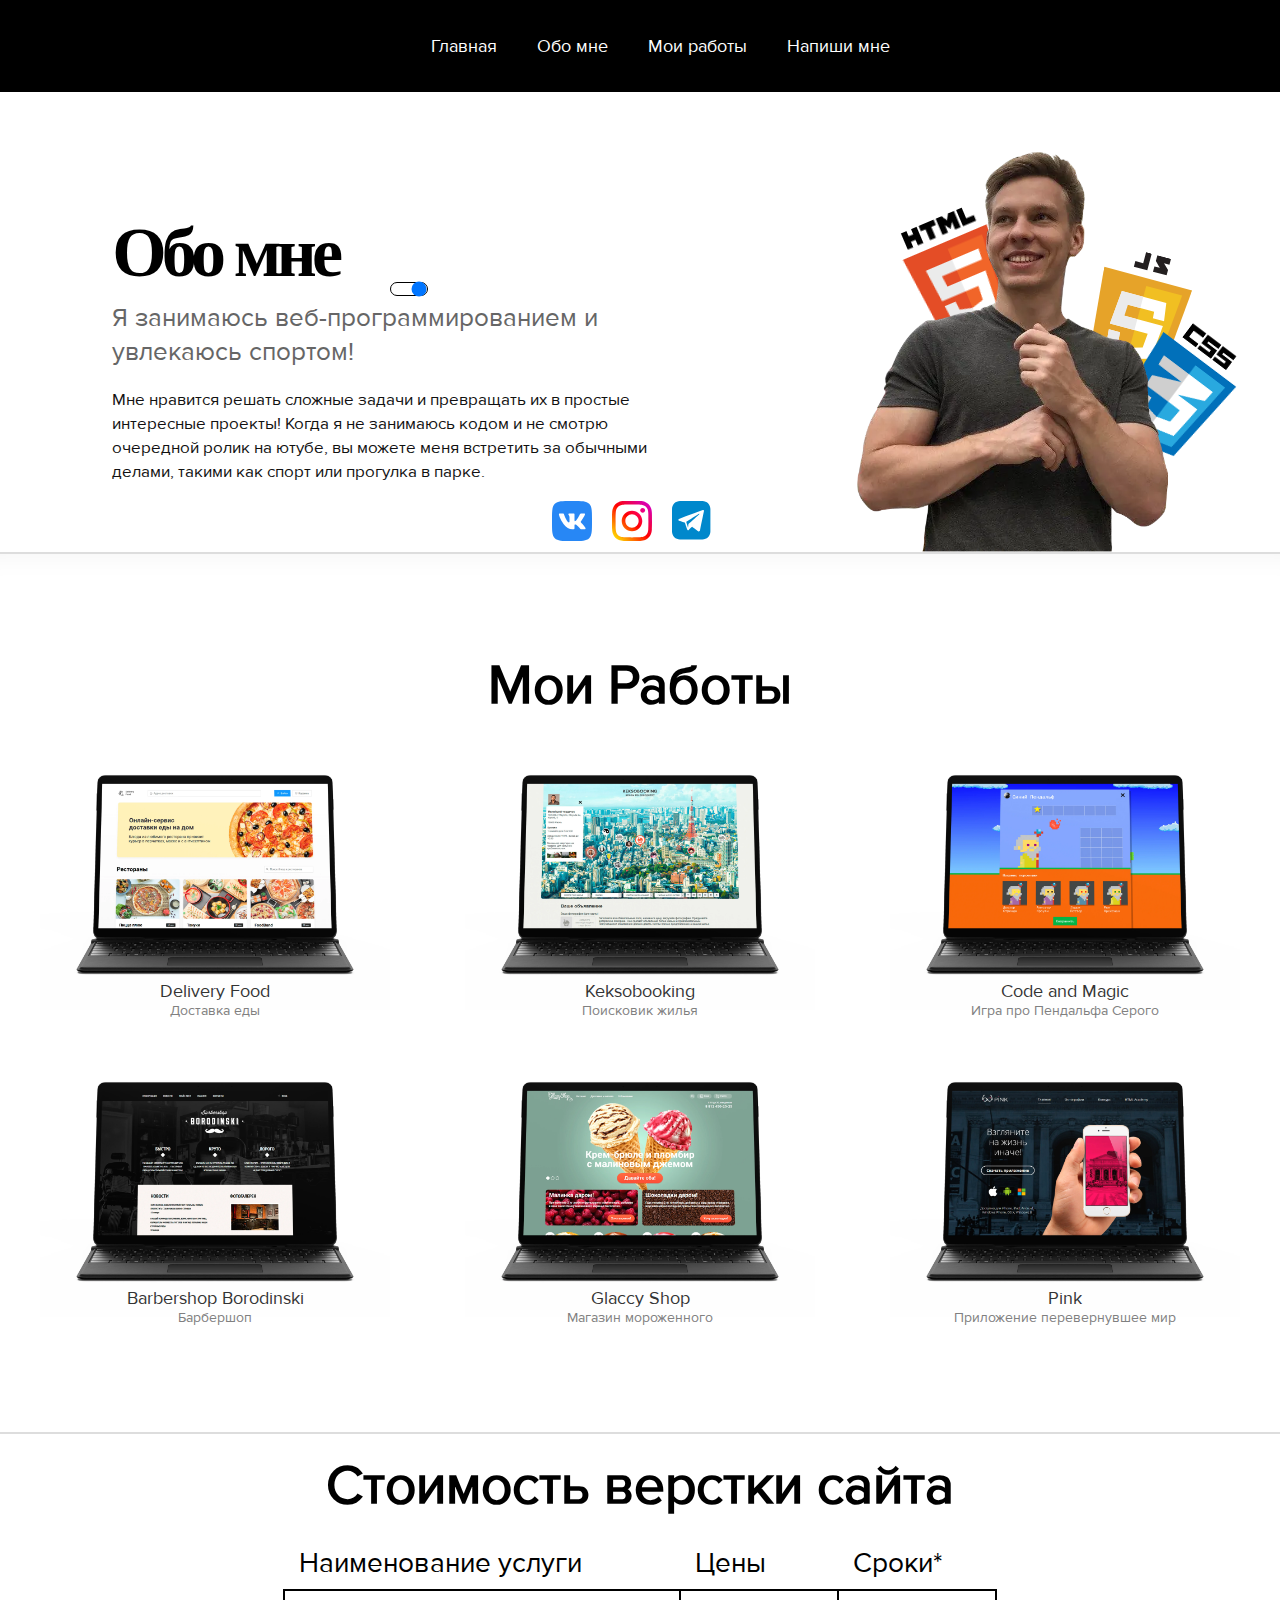
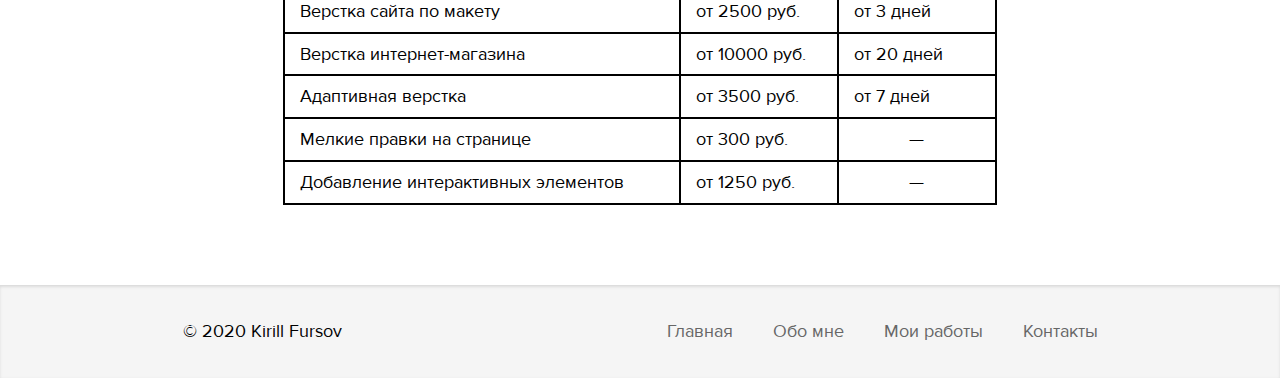
==== commit e4fa9f60: "price" ====
--- a/index.html
+++ b/index.html
@@ -1,218 +1,268 @@
-<!DOCTYPE html><html lang="ru"><head>  <meta charset="UTF-8" />  <meta name="viewport" content="width=device-width, initial-scale=1.0" />  <link href="https://memepedia.ru/wp-content/uploads/2016/03/large_p19d7nh1hm1i37tnuim11ebqo5c1.jpg"    rel="shortcut icon" type="image/x-icon">  <link rel="stylesheet" href="./css/style.min.css">  <title>Web-developer</title></head><body>  <header class="page-header" id="header">  <div class="container">    <nav class="main-nav ">      <div class="main-nav__menu menu">        <span class="menu-global menu-top"></span>        <span class="menu-global menu-middle"></span>        <span class="menu-global menu-bottom"></span>      </div>      <ul class="main-nav__list site-list ">        <li class="site-list__item"><a href="#header" class="site-list__link">Главная</a></li>        <li class="site-list__item"><a href="#about-me" class="site-list__link">Обо мне</a></li>        <li class="site-list__item"><a href="#work" class="site-list__link">Мои работы</a></li>        <li class="site-list__item"><a href="#" class="site-list__link site-list__link--contacts">Напиши мне</a></li>      </ul>    </nav>  </div></header>  <main class="page-main">    <div class="page-main__wrapper">      <div class="container">        <section class="about-me" id='about-me'>-    <div class="about-me__wrapper">-        <input type="range" step="1" min="1" max="2" name="slider" id="slider" class="about-me__slider slider"-            title="сдвинь меня :)">-        <h2 class="about-me__title">Обо мне</h2>-        <div class="about-me__story about-me__story--first">-            <p class="about-me__intro">Я занимаюсь веб-программированием и увлекаюсь спортом!</p>-            <p class="about-me__text">-                Мне нравится решать сложные задачи и превращать их в простые интересные проекты!-                Когда я не-                занимаюсь кодом и не смотрю очередной ролик на ютубе, вы можете меня встретить за обычными делами,-                такими-                как спорт или прогулка в парке.-            </p>-        </div>-        <div class="about-me__story about-me__story--second hidden">-            <h3 class="about-me__intro">Мои девелопер стэк:</h3>-            <ul class="about-me__text about-me__text--skils">-                <li class="about-me__text__item">HTML</li>-                <li class="about-me__text__item">CSS</li>-                <li class="about-me__text__item">Javascript</li>-                <li class="about-me__text__item">React JS</li>-                <li class="about-me__text__item">GULP</li>-            </ul>-        </div>--        <ul class="about-me__list social-list">-            <li class="social-list__item__item">-                <a target="_blank" href="https://vk.com/kirill_frs" class="social-list__link">-                    <svg class="social-list__icon social-list__icon--vk" fill="#000" height="48" viewBox="0 0 48 48"-                        width="48" xmlns="http://www.w3.org/2000/svg">-                        <path-                            d="m0 23c0-10.8423 0-16.26346 3.36827-19.63173s8.78943-3.36827 19.63173-3.36827h2c10.8423 0 16.2635 0 19.6317 3.36827 3.3683 3.36827 3.3683 8.78943 3.3683 19.63173v2c0 10.8423 0 16.2635-3.3683 19.6317-3.3682 3.3683-8.7894 3.3683-19.6317 3.3683h-2c-10.8423 0-16.26346 0-19.63173-3.3683-3.36827-3.3682-3.36827-8.7894-3.36827-19.6317z"-                            fill="#2787f5" />-                        <path clip-rule="evenodd"-                            d="m13.0009 15h-3.5008c-1.00024 0-1.2003.4708-1.2003.9898 0 .9271 1.18686 5.525 5.5262 11.6061 2.8929 4.1529 6.9687 6.4041 10.6776 6.4041 2.2253 0 2.5006-.5 2.5006-1.3612v-3.1388c0-1 .2108-1.1996.9154-1.1996.5193 0 1.4094.2596 3.4864 2.2619 2.3737 2.3731 2.765 3.4377 4.1001 3.4377h3.5008c1.0003 0 1.5004-.5 1.2119-1.4867-.3157-.9834-1.449-2.4103-2.9528-4.1016-.816-.9641-2.0399-2.0023-2.4108-2.5215-.5192-.6674-.3709-.9641 0-1.5573 0 0 4.2652-6.007 4.7103-8.0463.2225-.7417 0-1.2866-1.0587-1.2866h-3.5008c-.8901 0-1.3005.4708-1.5231.9898 0 0-1.7802 4.3384-4.3022 7.1565-.816.8157-1.1869 1.0753-1.632 1.0753-.2225 0-.5446-.2596-.5446-1.0011v-6.9339c0-.89-.2583-1.2866-1.0002-1.2866h-5.5013c-.5562 0-.8908.413-.8908.8045 0 .8436 1.261 1.0382 1.391 3.4113v5.1542c0 1.13-.2042 1.3349-.6492 1.3349-1.1868 0-4.0737-4.3578-5.7859-9.3442-.3355-.9692-.6721-1.3607-1.5668-1.3607z"-                            fill="#fff" fill-rule="evenodd" /></svg>-                    Vk-                </a>-            </li>--            <li class="social-list__item__item"><a target="_blank" href="https://www.instagram.com/kirillfrs/"-                    class="social-list__link">-                    <svg class="social-list__icon social-list__icon--inst" height="50" viewBox="0 0 512 512" width="50"-                        xmlns="http://www.w3.org/2000/svg" xmlns:xlink="http://www.w3.org/1999/xlink">-                        <linearGradient id="a" gradientUnits="userSpaceOnUse" x1="42.966156268" x2="469.0337477"-                            y1="469.0296477168" y2="42.9620562848">-                            <stop offset="0" stop-color="#ffd600" />-                            <stop offset=".5" stop-color="#ff0100" />-                            <stop offset="1" stop-color="#d800b9" />-                        </linearGradient>-                        <linearGradient id="b" gradientUnits="userSpaceOnUse" x1="163.0429956456" x2="348.9539083464"-                            y1="348.9538083312" y2="163.0428956304">-                            <stop offset="0" stop-color="#ff6400" />-                            <stop offset=".5" stop-color="#ff0100" />-                            <stop offset="1" stop-color="#fd0056" />-                        </linearGradient>-                        <linearGradient id="c" gradientUnits="userSpaceOnUse" x1="370.9291325432" x2="414.3727849912"-                            y1="141.0676714336" y2="97.6240189856">-                            <stop offset="0" stop-color="#f30072" />-                            <stop offset="1" stop-color="#e50097" />-                        </linearGradient>-                        <path-                            d="m510.460938 150.453125c-1.246094-27.25-5.574219-45.859375-11.902344-62.140625-6.425782-17.082031-16.503906-32.554688-29.527344-45.34375-12.785156-13.023438-28.261719-23.105469-45.34375-29.535156-16.285156-6.324219-34.890625-10.648438-62.140625-11.886719-27.300781-1.25-36.023437-1.546875-105.546875-1.546875s-78.246094.296875-105.546875 1.539062c-27.25 1.246094-45.855469 5.574219-62.140625 11.902344-17.082031 6.425782-32.554688 16.503906-45.34375 29.527344-13.023438 12.785156-23.105469 28.257812-29.535156 45.339844-6.324219 16.285156-10.648438 34.894531-11.886719 62.140625-1.25 27.304687-1.546875 36.023437-1.546875 105.546875 0 69.527344.296875 78.25 1.546875 105.550781 1.242187 27.246094 5.570313 45.855469 11.898437 62.140625 6.425782 17.078125 16.503907 32.554688 29.527344 45.339844 12.785156 13.023437 28.261719 23.101562 45.34375 29.527344 16.28125 6.332031 34.890625 10.65625 62.140625 11.902343 27.304688 1.246094 36.023438 1.539063 105.546875 1.539063 69.523438 0 78.246094-.292969 105.546875-1.539063 27.25-1.246093 45.855469-5.570312 62.140625-11.902343 34.386719-13.296876 61.570313-40.480469 74.867188-74.867188 6.332031-16.285156 10.65625-34.894531 11.902344-62.140625 1.242187-27.304687 1.539062-36.023437 1.539062-105.546875 0-69.527344-.296875-78.246094-1.539062-105.546875zm-46.082032 208.996094c-1.136718 24.960937-5.308594 38.515625-8.8125 47.535156-8.613281 22.328125-26.257812 39.972656-48.585937 48.585937-9.019531 3.503907-22.574219 7.675782-47.535157 8.8125-26.988281 1.234376-35.085937 1.492188-103.445312 1.492188-68.363281 0-76.457031-.257812-103.449219-1.492188-24.957031-1.136718-38.511719-5.308593-47.535156-8.8125-11.117187-4.105468-21.175781-10.648437-29.433594-19.152343-8.503906-8.257813-15.046875-18.3125-19.152343-29.433594-3.503907-9.019531-7.675782-22.574219-8.8125-47.535156-1.230469-26.992188-1.492188-35.089844-1.492188-103.445313 0-68.359375.261719-76.453125 1.492188-103.449218 1.140624-24.960938 5.308593-38.515626 8.8125-47.535157 4.105468-11.121093 10.652343-21.179687 19.152343-29.4375 8.257813-8.503906 18.316407-15.046875 29.4375-19.148437 9.019531-3.507813 22.574219-7.675782 47.535157-8.816406 26.992187-1.230469 35.089843-1.492188 103.445312-1.492188h-.003906c68.355468 0 76.453125.261719 103.449218 1.496094 24.960938 1.136718 38.511719 5.308594 47.535157 8.8125 11.117187 4.105468 21.175781 10.648437 29.433593 19.148437 8.503907 8.257813 15.046876 18.316407 19.148438 29.4375 3.507812 9.019531 7.679688 22.574219 8.816406 47.535157 1.230469 26.992187 1.492188 35.089843 1.492188 103.445312 0 68.359375-.257813 76.453125-1.492188 103.449219zm0 0"-                            fill="url(#a)" />-                        <path-                            d="m255.996094 124.539062c-72.601563 0-131.457032 58.859376-131.457032 131.460938s58.855469 131.457031 131.457032 131.457031c72.605468 0 131.460937-58.855469 131.460937-131.457031s-58.855469-131.460938-131.460937-131.460938zm0 216.792969c-47.125-.003906-85.332032-38.207031-85.328125-85.335937 0-47.125 38.203125-85.332032 85.332031-85.332032 47.128906.003907 85.332031 38.207032 85.332031 85.332032 0 47.128906-38.207031 85.335937-85.335937 85.335937zm0 0"-                            fill="url(#b)" />-                        <path-                            d="m423.371094 119.347656c0 16.964844-13.753906 30.71875-30.71875 30.71875-16.96875 0-30.722656-13.753906-30.722656-30.71875 0-16.96875 13.753906-30.722656 30.722656-30.722656 16.964844 0 30.71875 13.753906 30.71875 30.722656zm0 0"-                            fill="url(#c)" />-                    </svg>--                    instagramm</a>-            </li>-            <li class="social-list__item__item"><a target="_blank" href="https://telegram.me/Alanon13"-                    class="social-list__link">-                    <svg class="social-list__icon social-list__icon--telegramm" width="50px" height="50px"-                        viewBox="0 0 25 25" version="1.1" xmlns="http://www.w3.org/2000/svg"-                        xmlns:xlink="http://www.w3.org/1999/xlink" xml:space="preserve"-                        xmlns:serif="http://www.serif.com/"-                        style="fill-rule:evenodd;clip-rule:evenodd;stroke-linejoin:round;stroke-miterlimit:1.41421;">-                        <path id="telegram-3"-                            d="M19,24l-14,0c-2.761,0 -5,-2.239 -5,-5l0,-14c0,-2.761 2.239,-5 5,-5l14,0c2.762,0 5,2.239 5,5l0,14c0,2.761 -2.238,5 -5,5Zm-2.744,-5.148c0.215,0.153 0.491,0.191 0.738,0.097c0.246,-0.093 0.428,-0.304 0.483,-0.56c0.579,-2.722 1.985,-9.614 2.512,-12.09c0.039,-0.187 -0.027,-0.381 -0.173,-0.506c-0.147,-0.124 -0.351,-0.16 -0.532,-0.093c-2.795,1.034 -11.404,4.264 -14.923,5.567c-0.223,0.082 -0.368,0.297 -0.361,0.533c0.008,0.235 0.167,0.44 0.395,0.509c1.578,0.471 3.65,1.128 3.65,1.128c0,0 0.967,2.924 1.472,4.41c0.063,0.187 0.21,0.334 0.402,0.384c0.193,0.05 0.397,-0.002 0.541,-0.138c0.811,-0.765 2.064,-1.948 2.064,-1.948c0,0 2.381,1.746 3.732,2.707Zm-7.34,-5.784l1.119,3.692l0.249,-2.338c0,0 4.324,-3.9 6.79,-6.124c0.072,-0.065 0.082,-0.174 0.022,-0.251c-0.06,-0.077 -0.169,-0.095 -0.251,-0.043c-2.857,1.825 -7.929,5.064 -7.929,5.064Z" />-                    </svg>--                    telegram</a></li>-        </ul>-    </div>-    <div class="about-me__photo-wrapper">-        <picture><source srcset="img/photo_2020-10-13_22-22-50.webp" type="image/webp"><img class="about-me__photo" width="350" src="img/photo_2020-10-13_22-22-50.png" alt="Кирилл веб-девелопер"></picture>-    </div>-</section>      </div>    </div>    <div class="page-main__wrapper--second">      <div class="container">        <section class="portfolio" id="work">-    <h3 class="portfolio__header">Мои Работы</h3>-    <ul class="portfolio__list">-        <li class="portfolio__item">-            <a target="_blank" href="https://kirillfrs.github.io/delivery-food/" class="portfolio__link">-                <picture><source srcset="img/Deliveryfood.webp" type="image/webp"><img class="portfolio__photo" src="img/Deliveryfood.jpg" width="350"></picture>-                <p class="portfolio__title">Delivery Food</p>-                <small class="portfolio__description">Доставка еды</small>-            </a>-        </li>-        <li class="portfolio__item">-            <a target="_blank" href="https://kirillfrs.github.io/keksoboking/" class="portfolio__link">-                <picture><source srcset="img/keks.webp" type="image/webp"><img class="portfolio__photo" src="img/keks.jpg" width="350"></picture>-                <p class="portfolio__title">Keksobooking</p>-                <small class="portfolio__description">Поисковик жилья</small>-            </a>-        </li>-        <li class="portfolio__item">-            <a target="_blank" href="https://kirillfrs.github.io/code-and-magic/" class="portfolio__link">-                <picture><source srcset="img/Pendalf.webp" type="image/webp"><img class="portfolio__photo" src="img/Pendalf.jpg" width="350"></picture>-                <p class="portfolio__title">Code and Magic</p>-                <small class="portfolio__description">Игра про Пендальфа Серого</small>-            </a>-        </li>-        <li class="portfolio__item">-            <a target="_blank" href="https://kirillfrs.github.io/barbershopfrs/" class="portfolio__link">-                <picture><source srcset="img/Barber.webp" type="image/webp"><img class="portfolio__photo" src="img/Barber.jpg" width="350"></picture>-                <p class="portfolio__title">Barbershop Borodinski</p>-                <small class="portfolio__description">Барбершоп</small>-            </a>-        </li>-        <li class="portfolio__item">-            <a target="_blank" href="https://kirillfrs.github.io/Glacy/" class="portfolio__link">-                <picture><source srcset="img/Glacy.webp" type="image/webp"><img class="portfolio__photo" src="img/Glacy.jpg" width="350"></picture>-                <p class="portfolio__title">Glaccy Shop</p>-                <small class="portfolio__description">Магазин мороженного</small>-            </a>-        </li>-        <li class="portfolio__item">-            <a target="_blank" href="https://kirillfrs.github.io/Pink-app-pls/" class="portfolio__link">-                <picture><source srcset="img/Pink.webp" type="image/webp"><img class="portfolio__photo" src="img/Pink.jpg" width="350"></picture>-                <p class="portfolio__title">Pink</p>-                <small class="portfolio__description">Приложение перевернувшее мир</small>-            </a>-        </li>-    </ul>--</section>      </div>    </div>  </main>  <footer class="page-footer">    <div class="container">-  <span class="page-footer__copyrights">© 2020 Kirill Fursov</span>-  <ul class="main-nav__list site-list page-footer__nav">-    <li class="site-list__item"><a href="#header" class="site-list__link site-list__link--footer">Главная</a></li>-    <li class="site-list__item"><a href="#about-me" class="site-list__link site-list__link--footer">Обо мне</a></li>-    <li class="site-list__item"><a href="#work" class="site-list__link site-list__link--footer">Мои работы</a></li>-    <li class="site-list__item"><a href="#"-        class="site-list__link site-list__link--footer site-list__link--contacts">Контакты</a></li>-  </ul>--</div>  </footer>  <section class="modal-contacts">-    <div class="form">-        <form action="#" class="form__body" id="form">-            <h3 class="form__title">Напиши мне</h3>-            <div class="form__item">-                <label for="formName" class=" form__label">Имя*:</label>-                <input type="text" class="_req  form__input" id="formName" name="name">-            </div>-            <div class="form__item">-                <label for="formEmail" class="form__label">E-mail*:</label>-                <input type="email" class="_req  form__input _email" id="formEmail" name="email">-            </div>-            <div class="form__item">-                <label for="phone" class="form__label">Тeлефон:</label>-                <input class=" form__input " type="tel" id="phone" name="phone" placeholder="+79261234567"-                    pattern="^[ 0-9]+$">-            </div>-            <!-- <div class=" form__item">-                <div class="form__label">Левша или правша?</div>-                <div class="options">-                    <div class="options__item">-                        <input type="radio" name="hand " checked id="formRightHanded" value="right"-                            class="options__input">-                        <label for="formRightHanded" class="options__label"><span>правша</span></label>-                    </div>-                    <div class="options__item">-                        <input type="radio" name="hand " id="formLeftHanded" value="left" class="options__input">-                        <label for="formLeftHanded" class="options__label"><span>левша</span></label>-                    </div>-                </div> -->-            <!-- </div> -->-            <div class="form__item">-                <label for="formMessage" class="form__label">Сообщение</label>-                <textarea name="message" id="formMessage" class="form__input"-                    placeholder="несколько слов о проекте"></textarea>-            </div>-            <!-- <div class="form__item">-                <div class="form__label">Возраст</div>-                <select name="age" class="select" id="">-                    <option value="от 18 до 25">Молод</option>-                    <option value="от 25 до 45">Стар</option>-                    <option value="от 45">оч стар</option>-                </select>-            </div> -->-            <div class="form__item">-                <div class="form__label">Прикрепить фото макета:</div>-                <div class="file">-                    <div class="file__item">-                        <input id="formImage" accept=".jpg, .png .gif" type="file" name="image" class="file__input">-                        <div class="file__button">Выбрать</div>-                    </div>-                </div>-                <div id="formPreview" class="file__preview">-                </div>-                <div class="form__item">-                    <div class="checkbox">-                        <input type="checkbox" checked class="_req checkbox__input" name="agreement" id="formAgreement">-                        <label for="formAgreement" class="checkbox__label"><span>Я даю свое согласие на обработку-                                <a>персональных-                                    данных</a> </span></label>-                    </div>-                </div>-                <button class="form__button" type="submit">Отправить</button>-        </form>-        <button type="button" class="form__close-btn">-            <span class="visually-hidden">Закрыть</span>-        </button>-    </div>+<!DOCTYPE html><html lang="ru"><head>  <meta charset="UTF-8" />  <meta name="viewport" content="width=device-width, initial-scale=1.0" />  <link href="https://memepedia.ru/wp-content/uploads/2016/03/large_p19d7nh1hm1i37tnuim11ebqo5c1.jpg"    rel="shortcut icon" type="image/x-icon">  <link rel="stylesheet" href="./css/style.min.css">  <title>Web-developer</title></head><body>  <header class="page-header" id="header">  <div class="container">    <nav class="main-nav ">      <div class="main-nav__menu menu">        <span class="menu-global menu-top"></span>        <span class="menu-global menu-middle"></span>        <span class="menu-global menu-bottom"></span>      </div>      <ul class="main-nav__list site-list ">        <li class="site-list__item"><a href="#header" class="site-list__link">Главная</a></li>        <li class="site-list__item"><a href="#about-me" class="site-list__link">Обо мне</a></li>        <li class="site-list__item"><a href="#work" class="site-list__link">Мои работы</a></li>        <li class="site-list__item"><a href="#" class="site-list__link site-list__link--contacts">Напиши мне</a></li>      </ul>    </nav>  </div></header>  <main class="page-main">    <div class="page-main__wrapper">      <div class="container">        <section class="about-me" id='about-me'>
+    <div class="about-me__wrapper">
+        <input type="range" step="1" min="1" max="2" name="slider" id="slider" class="about-me__slider slider"
+            title="сдвинь меня :)">
+        <h2 class="about-me__title">Обо мне</h2>
+        <div class="about-me__story about-me__story--first">
+            <p class="about-me__intro">Я занимаюсь веб-программированием и увлекаюсь спортом!</p>
+            <p class="about-me__text">
+                Мне нравится решать сложные задачи и превращать их в простые интересные проекты!
+                Когда я не
+                занимаюсь кодом и не смотрю очередной ролик на ютубе, вы можете меня встретить за обычными делами,
+                такими
+                как спорт или прогулка в парке.
+            </p>
+        </div>
+        <div class="about-me__story about-me__story--second hidden">
+            <h3 class="about-me__intro">Мои девелопер стэк:</h3>
+            <ul class="about-me__text about-me__text--skils">
+                <li class="about-me__text__item">HTML</li>
+                <li class="about-me__text__item">CSS</li>
+                <li class="about-me__text__item">Javascript</li>
+                <li class="about-me__text__item">React JS</li>
+                <li class="about-me__text__item">GULP</li>
+            </ul>
+        </div>
+
+        <ul class="about-me__list social-list">
+            <li class="social-list__item__item">
+                <a target="_blank" href="https://vk.com/kirill_frs" class="social-list__link">
+                    <svg class="social-list__icon social-list__icon--vk" fill="#000" height="48" viewBox="0 0 48 48"
+                        width="48" xmlns="http://www.w3.org/2000/svg">
+                        <path
+                            d="m0 23c0-10.8423 0-16.26346 3.36827-19.63173s8.78943-3.36827 19.63173-3.36827h2c10.8423 0 16.2635 0 19.6317 3.36827 3.3683 3.36827 3.3683 8.78943 3.3683 19.63173v2c0 10.8423 0 16.2635-3.3683 19.6317-3.3682 3.3683-8.7894 3.3683-19.6317 3.3683h-2c-10.8423 0-16.26346 0-19.63173-3.3683-3.36827-3.3682-3.36827-8.7894-3.36827-19.6317z"
+                            fill="#2787f5" />
+                        <path clip-rule="evenodd"
+                            d="m13.0009 15h-3.5008c-1.00024 0-1.2003.4708-1.2003.9898 0 .9271 1.18686 5.525 5.5262 11.6061 2.8929 4.1529 6.9687 6.4041 10.6776 6.4041 2.2253 0 2.5006-.5 2.5006-1.3612v-3.1388c0-1 .2108-1.1996.9154-1.1996.5193 0 1.4094.2596 3.4864 2.2619 2.3737 2.3731 2.765 3.4377 4.1001 3.4377h3.5008c1.0003 0 1.5004-.5 1.2119-1.4867-.3157-.9834-1.449-2.4103-2.9528-4.1016-.816-.9641-2.0399-2.0023-2.4108-2.5215-.5192-.6674-.3709-.9641 0-1.5573 0 0 4.2652-6.007 4.7103-8.0463.2225-.7417 0-1.2866-1.0587-1.2866h-3.5008c-.8901 0-1.3005.4708-1.5231.9898 0 0-1.7802 4.3384-4.3022 7.1565-.816.8157-1.1869 1.0753-1.632 1.0753-.2225 0-.5446-.2596-.5446-1.0011v-6.9339c0-.89-.2583-1.2866-1.0002-1.2866h-5.5013c-.5562 0-.8908.413-.8908.8045 0 .8436 1.261 1.0382 1.391 3.4113v5.1542c0 1.13-.2042 1.3349-.6492 1.3349-1.1868 0-4.0737-4.3578-5.7859-9.3442-.3355-.9692-.6721-1.3607-1.5668-1.3607z"
+                            fill="#fff" fill-rule="evenodd" /></svg>
+                    Vk
+                </a>
+            </li>
+
+            <li class="social-list__item__item"><a target="_blank" href="https://www.instagram.com/kirillfrs/"
+                    class="social-list__link">
+                    <svg class="social-list__icon social-list__icon--inst" height="50" viewBox="0 0 512 512" width="50"
+                        xmlns="http://www.w3.org/2000/svg" xmlns:xlink="http://www.w3.org/1999/xlink">
+                        <linearGradient id="a" gradientUnits="userSpaceOnUse" x1="42.966156268" x2="469.0337477"
+                            y1="469.0296477168" y2="42.9620562848">
+                            <stop offset="0" stop-color="#ffd600" />
+                            <stop offset=".5" stop-color="#ff0100" />
+                            <stop offset="1" stop-color="#d800b9" />
+                        </linearGradient>
+                        <linearGradient id="b" gradientUnits="userSpaceOnUse" x1="163.0429956456" x2="348.9539083464"
+                            y1="348.9538083312" y2="163.0428956304">
+                            <stop offset="0" stop-color="#ff6400" />
+                            <stop offset=".5" stop-color="#ff0100" />
+                            <stop offset="1" stop-color="#fd0056" />
+                        </linearGradient>
+                        <linearGradient id="c" gradientUnits="userSpaceOnUse" x1="370.9291325432" x2="414.3727849912"
+                            y1="141.0676714336" y2="97.6240189856">
+                            <stop offset="0" stop-color="#f30072" />
+                            <stop offset="1" stop-color="#e50097" />
+                        </linearGradient>
+                        <path
+                            d="m510.460938 150.453125c-1.246094-27.25-5.574219-45.859375-11.902344-62.140625-6.425782-17.082031-16.503906-32.554688-29.527344-45.34375-12.785156-13.023438-28.261719-23.105469-45.34375-29.535156-16.285156-6.324219-34.890625-10.648438-62.140625-11.886719-27.300781-1.25-36.023437-1.546875-105.546875-1.546875s-78.246094.296875-105.546875 1.539062c-27.25 1.246094-45.855469 5.574219-62.140625 11.902344-17.082031 6.425782-32.554688 16.503906-45.34375 29.527344-13.023438 12.785156-23.105469 28.257812-29.535156 45.339844-6.324219 16.285156-10.648438 34.894531-11.886719 62.140625-1.25 27.304687-1.546875 36.023437-1.546875 105.546875 0 69.527344.296875 78.25 1.546875 105.550781 1.242187 27.246094 5.570313 45.855469 11.898437 62.140625 6.425782 17.078125 16.503907 32.554688 29.527344 45.339844 12.785156 13.023437 28.261719 23.101562 45.34375 29.527344 16.28125 6.332031 34.890625 10.65625 62.140625 11.902343 27.304688 1.246094 36.023438 1.539063 105.546875 1.539063 69.523438 0 78.246094-.292969 105.546875-1.539063 27.25-1.246093 45.855469-5.570312 62.140625-11.902343 34.386719-13.296876 61.570313-40.480469 74.867188-74.867188 6.332031-16.285156 10.65625-34.894531 11.902344-62.140625 1.242187-27.304687 1.539062-36.023437 1.539062-105.546875 0-69.527344-.296875-78.246094-1.539062-105.546875zm-46.082032 208.996094c-1.136718 24.960937-5.308594 38.515625-8.8125 47.535156-8.613281 22.328125-26.257812 39.972656-48.585937 48.585937-9.019531 3.503907-22.574219 7.675782-47.535157 8.8125-26.988281 1.234376-35.085937 1.492188-103.445312 1.492188-68.363281 0-76.457031-.257812-103.449219-1.492188-24.957031-1.136718-38.511719-5.308593-47.535156-8.8125-11.117187-4.105468-21.175781-10.648437-29.433594-19.152343-8.503906-8.257813-15.046875-18.3125-19.152343-29.433594-3.503907-9.019531-7.675782-22.574219-8.8125-47.535156-1.230469-26.992188-1.492188-35.089844-1.492188-103.445313 0-68.359375.261719-76.453125 1.492188-103.449218 1.140624-24.960938 5.308593-38.515626 8.8125-47.535157 4.105468-11.121093 10.652343-21.179687 19.152343-29.4375 8.257813-8.503906 18.316407-15.046875 29.4375-19.148437 9.019531-3.507813 22.574219-7.675782 47.535157-8.816406 26.992187-1.230469 35.089843-1.492188 103.445312-1.492188h-.003906c68.355468 0 76.453125.261719 103.449218 1.496094 24.960938 1.136718 38.511719 5.308594 47.535157 8.8125 11.117187 4.105468 21.175781 10.648437 29.433593 19.148437 8.503907 8.257813 15.046876 18.316407 19.148438 29.4375 3.507812 9.019531 7.679688 22.574219 8.816406 47.535157 1.230469 26.992187 1.492188 35.089843 1.492188 103.445312 0 68.359375-.257813 76.453125-1.492188 103.449219zm0 0"
+                            fill="url(#a)" />
+                        <path
+                            d="m255.996094 124.539062c-72.601563 0-131.457032 58.859376-131.457032 131.460938s58.855469 131.457031 131.457032 131.457031c72.605468 0 131.460937-58.855469 131.460937-131.457031s-58.855469-131.460938-131.460937-131.460938zm0 216.792969c-47.125-.003906-85.332032-38.207031-85.328125-85.335937 0-47.125 38.203125-85.332032 85.332031-85.332032 47.128906.003907 85.332031 38.207032 85.332031 85.332032 0 47.128906-38.207031 85.335937-85.335937 85.335937zm0 0"
+                            fill="url(#b)" />
+                        <path
+                            d="m423.371094 119.347656c0 16.964844-13.753906 30.71875-30.71875 30.71875-16.96875 0-30.722656-13.753906-30.722656-30.71875 0-16.96875 13.753906-30.722656 30.722656-30.722656 16.964844 0 30.71875 13.753906 30.71875 30.722656zm0 0"
+                            fill="url(#c)" />
+                    </svg>
+
+                    instagramm</a>
+            </li>
+            <li class="social-list__item__item"><a target="_blank" href="https://telegram.me/Alanon13"
+                    class="social-list__link">
+                    <svg class="social-list__icon social-list__icon--telegramm" width="50px" height="50px"
+                        viewBox="0 0 25 25" version="1.1" xmlns="http://www.w3.org/2000/svg"
+                        xmlns:xlink="http://www.w3.org/1999/xlink" xml:space="preserve"
+                        xmlns:serif="http://www.serif.com/"
+                        style="fill-rule:evenodd;clip-rule:evenodd;stroke-linejoin:round;stroke-miterlimit:1.41421;">
+                        <path id="telegram-3"
+                            d="M19,24l-14,0c-2.761,0 -5,-2.239 -5,-5l0,-14c0,-2.761 2.239,-5 5,-5l14,0c2.762,0 5,2.239 5,5l0,14c0,2.761 -2.238,5 -5,5Zm-2.744,-5.148c0.215,0.153 0.491,0.191 0.738,0.097c0.246,-0.093 0.428,-0.304 0.483,-0.56c0.579,-2.722 1.985,-9.614 2.512,-12.09c0.039,-0.187 -0.027,-0.381 -0.173,-0.506c-0.147,-0.124 -0.351,-0.16 -0.532,-0.093c-2.795,1.034 -11.404,4.264 -14.923,5.567c-0.223,0.082 -0.368,0.297 -0.361,0.533c0.008,0.235 0.167,0.44 0.395,0.509c1.578,0.471 3.65,1.128 3.65,1.128c0,0 0.967,2.924 1.472,4.41c0.063,0.187 0.21,0.334 0.402,0.384c0.193,0.05 0.397,-0.002 0.541,-0.138c0.811,-0.765 2.064,-1.948 2.064,-1.948c0,0 2.381,1.746 3.732,2.707Zm-7.34,-5.784l1.119,3.692l0.249,-2.338c0,0 4.324,-3.9 6.79,-6.124c0.072,-0.065 0.082,-0.174 0.022,-0.251c-0.06,-0.077 -0.169,-0.095 -0.251,-0.043c-2.857,1.825 -7.929,5.064 -7.929,5.064Z" />
+                    </svg>
+
+                    telegram</a></li>
+        </ul>
+    </div>
+    <div class="about-me__photo-wrapper">
+        <picture><source srcset="img/photo_2020-10-13_22-22-50.webp" type="image/webp"><img class="about-me__photo" width="350" src="img/photo_2020-10-13_22-22-50.png" alt="Кирилл веб-девелопер"></picture>
+    </div>
+</section>      </div>    </div>    <div class="page-main__wrapper--second">      <div class="container">        <section class="portfolio" id="work">
+    <h3 class="portfolio__header">Мои Работы</h3>
+    <ul class="portfolio__list">
+        <li class="portfolio__item">
+            <a target="_blank" href="https://kirillfrs.github.io/delivery-food/" class="portfolio__link">
+                <picture><source srcset="img/Deliveryfood.webp" type="image/webp"><img class="portfolio__photo" src="img/Deliveryfood.jpg" width="350"></picture>
+                <p class="portfolio__title">Delivery Food</p>
+                <small class="portfolio__description">Доставка еды</small>
+            </a>
+        </li>
+        <li class="portfolio__item">
+            <a target="_blank" href="https://kirillfrs.github.io/keksoboking/" class="portfolio__link">
+                <picture><source srcset="img/keks.webp" type="image/webp"><img class="portfolio__photo" src="img/keks.jpg" width="350"></picture>
+                <p class="portfolio__title">Keksobooking</p>
+                <small class="portfolio__description">Поисковик жилья</small>
+            </a>
+        </li>
+        <li class="portfolio__item">
+            <a target="_blank" href="https://kirillfrs.github.io/code-and-magic/" class="portfolio__link">
+                <picture><source srcset="img/Pendalf.webp" type="image/webp"><img class="portfolio__photo" src="img/Pendalf.jpg" width="350"></picture>
+                <p class="portfolio__title">Code and Magic</p>
+                <small class="portfolio__description">Игра про Пендальфа Серого</small>
+            </a>
+        </li>
+        <li class="portfolio__item">
+            <a target="_blank" href="https://kirillfrs.github.io/barbershopfrs/" class="portfolio__link">
+                <picture><source srcset="img/Barber.webp" type="image/webp"><img class="portfolio__photo" src="img/Barber.jpg" width="350"></picture>
+                <p class="portfolio__title">Barbershop Borodinski</p>
+                <small class="portfolio__description">Барбершоп</small>
+            </a>
+        </li>
+        <li class="portfolio__item">
+            <a target="_blank" href="https://kirillfrs.github.io/Glacy/" class="portfolio__link">
+                <picture><source srcset="img/Glacy.webp" type="image/webp"><img class="portfolio__photo" src="img/Glacy.jpg" width="350"></picture>
+                <p class="portfolio__title">Glaccy Shop</p>
+                <small class="portfolio__description">Магазин мороженного</small>
+            </a>
+        </li>
+        <li class="portfolio__item">
+            <a target="_blank" href="https://kirillfrs.github.io/Pink-app-pls/" class="portfolio__link">
+                <picture><source srcset="img/Pink.webp" type="image/webp"><img class="portfolio__photo" src="img/Pink.jpg" width="350"></picture>
+                <p class="portfolio__title">Pink</p>
+                <small class="portfolio__description">Приложение перевернувшее мир</small>
+            </a>
+        </li>
+    </ul>
+
+</section>      </div>    </div>    <div class="page-main__wrapper"></div>    <div class="page-main__wrapper--second"></div>    <div class="container">      <section class="table-price">
+    <h3 class="table-price__header">Стоимость верстки сайта </h3>
+    <div class="table-price__slider table-slider">
+
+        <table class="table-price__list">
+            <thead class="table-price__list-head">
+                <tr>
+                    <th class="table-price__value table-price__value--header">Наименование услуги</th>
+                    <th class="table-price__value table-price__value--header"> Цены </th>
+                    <th class="table-price__value table-price__value--header"> Сроки*</th>
+                </tr>
+            </thead>
+            <tbody class=table-price__body>
+                <tr>
+                    <td class="table-price__item">Верстка сайта по макету</td>
+                    <td class="table-price__item table-price__item--price">от 2500 руб. </td>
+                    <td class="table-price__item table-price__item--time"> от 3 дней</td>
+
+                </tr>
+                <tr>
+                    <td class="table-price__item"> Верстка интернет-магазина </td>
+                    <td class="table-price__item table-price__item--price">от 10000 руб. </td>
+                    <td class="table-price__item table-price__item--time"> от 20 дней</td>
+
+                </tr>
+                <tr>
+                    <td class="table-price__item"> Адаптивная верстка </td>
+                    <td class="table-price__item table-price__item--price">от 3500 руб. </td>
+                    <td class="table-price__item table-price__item--time"> от 7 дней</td>
+                </tr>
+                <tr>
+                    <td class="table-price__item"> Мелкие правки на странице </td>
+                    <td class="table-price__item table-price__item--price">от 300 руб. </td>
+                    <td class="table-price__item table-price__item--time table-price__item--time-last"> — </td>
+
+                </tr>
+                <tr>
+                    <td class="table-price__item"> Добавление интерактивных элементов </td>
+                    <td class="table-price__item table-price__item--price">от 1250 руб. </td>
+                    <td class="table-price__item table-price__item--time table-price__item--time-last"> — </td>
+
+                </tr>
+            </tbody>
+
+        </table>
+    </div>
+    <p class="table-price__toggles slider__toggles">
+        <button class="slider__toggle back-arrow slider__toggle-active" type="button"></button>
+        <button class="slider__toggle next-arrow  " type="button"></button>
+    </p>
+</section>    </div>  </main>  <footer class="page-footer">    <div class="container">
+  <span class="page-footer__copyrights">© 2020 Kirill Fursov</span>
+  <ul class="main-nav__list site-list page-footer__nav">
+    <li class="site-list__item"><a href="#header" class="site-list__link site-list__link--footer">Главная</a></li>
+    <li class="site-list__item"><a href="#about-me" class="site-list__link site-list__link--footer">Обо мне</a></li>
+    <li class="site-list__item"><a href="#work" class="site-list__link site-list__link--footer">Мои работы</a></li>
+    <li class="site-list__item"><a href="#"
+        class="site-list__link site-list__link--footer site-list__link--contacts">Контакты</a></li>
+  </ul>
+
+</div>  </footer>  <section class="modal-contacts">
+    <div class="form">
+        <form action="#" class="form__body" id="form">
+            <h3 class="form__title">Напиши мне</h3>
+            <div class="form__item">
+                <label for="formName" class=" form__label">Имя*:</label>
+                <input type="text" class="_req  form__input" id="formName" name="name">
+            </div>
+            <div class="form__item">
+                <label for="formEmail" class="form__label">E-mail*:</label>
+                <input type="email" class="_req  form__input _email" id="formEmail" name="email">
+            </div>
+            <div class="form__item">
+                <label for="phone" class="form__label">Тeлефон:</label>
+                <input class=" form__input " type="tel" id="phone" name="phone" placeholder="+79261234567"
+                    pattern="^[ 0-9]+$">
+            </div>
+            <!-- <div class=" form__item">
+                <div class="form__label">Левша или правша?</div>
+                <div class="options">
+                    <div class="options__item">
+                        <input type="radio" name="hand " checked id="formRightHanded" value="right"
+                            class="options__input">
+                        <label for="formRightHanded" class="options__label"><span>правша</span></label>
+                    </div>
+                    <div class="options__item">
+                        <input type="radio" name="hand " id="formLeftHanded" value="left" class="options__input">
+                        <label for="formLeftHanded" class="options__label"><span>левша</span></label>
+                    </div>
+                </div> -->
+            <!-- </div> -->
+            <div class="form__item">
+                <label for="formMessage" class="form__label">Сообщение</label>
+                <textarea name="message" id="formMessage" class="form__input"
+                    placeholder="несколько слов о проекте"></textarea>
+            </div>
+            <!-- <div class="form__item">
+                <div class="form__label">Возраст</div>
+                <select name="age" class="select" id="">
+                    <option value="от 18 до 25">Молод</option>
+                    <option value="от 25 до 45">Стар</option>
+                    <option value="от 45">оч стар</option>
+                </select>
+            </div> -->
+            <div class="form__item">
+                <div class="form__label">Прикрепить фото макета:</div>
+                <div class="file">
+                    <div class="file__item">
+                        <input id="formImage" accept=".jpg, .png .gif" type="file" name="image" class="file__input">
+                        <div class="file__button">Выбрать</div>
+                    </div>
+                </div>
+                <div id="formPreview" class="file__preview">
+                </div>
+                <div class="form__item">
+                    <div class="checkbox">
+                        <input type="checkbox" checked class="_req checkbox__input" name="agreement" id="formAgreement">
+                        <label for="formAgreement" class="checkbox__label"><span>Я даю свое согласие на обработку
+                                <a>персональных
+                                    данных</a> </span></label>
+                    </div>
+                </div>
+                <button class="form__button" type="submit">Отправить</button>
+        </form>
+        <button type="button" class="form__close-btn">
+            <span class="visually-hidden">Закрыть</span>
+        </button>
+    </div>
 </section>  <script src="js/script.js"></script></body></html>--- a/css/style.min.css
+++ b/css/style.min.css
@@ -1 +1 @@
-@charset "UTF-8";@font-face{font-family:Neo-sans-regular;font-display:swap;src:url(../fonts/Neo-sans-regular.woff) format("woff"),url(../fonts/Neo-sans-regular.woff2) format("woff2");font-weight:400;font-style:normal}@font-face{font-family:Proxima-nova;font-display:swap;src:url(../fonts/Proxima-nova.woff) format("woff"),url(../fonts/Proxima-nova.woff2) format("woff2");font-weight:400;font-style:normal}@font-face{font-family:ProximaNova-Black;font-display:swap;src:url(../fonts/ProximaNova-Black.woff) format("woff"),url(../fonts/ProximaNova-Black.woff2) format("woff2");font-weight:400;font-style:normal}@font-face{font-family:proximanova-light;font-display:swap;src:url(../fonts/proximanova-light.woff) format("woff"),url(../fonts/proximanova-light.woff2) format("woff2");font-weight:400;font-style:normal}/*! normalize.css v8.0.1 | MIT License | github.com/necolas/normalize.css */html{line-height:1.15;-webkit-text-size-adjust:100%}body{margin:0}main{display:block}h1{font-size:2em;margin:.67em 0}hr{-webkit-box-sizing:content-box;box-sizing:content-box;height:0;overflow:visible}pre{font-family:monospace,monospace;font-size:1em}a{background-color:transparent}abbr[title]{border-bottom:none;text-decoration:underline;-webkit-text-decoration:underline dotted;text-decoration:underline dotted}b,strong{font-weight:bolder}code,kbd,samp{font-family:monospace,monospace;font-size:1em}small{font-size:80%}sub,sup{font-size:75%;line-height:0;position:relative;vertical-align:baseline}sub{bottom:-.25em}sup{top:-.5em}img{border-style:none}button,input,optgroup,select,textarea{font-family:inherit;font-size:100%;line-height:1.15;margin:0}button,input{overflow:visible}button,select{text-transform:none}[type=button],[type=reset],[type=submit],button{-webkit-appearance:button}[type=button]::-moz-focus-inner,[type=reset]::-moz-focus-inner,[type=submit]::-moz-focus-inner,button::-moz-focus-inner{border-style:none;padding:0}[type=button]:-moz-focusring,[type=reset]:-moz-focusring,[type=submit]:-moz-focusring,button:-moz-focusring{outline:1px dotted ButtonText}fieldset{padding:.35em .75em .625em}legend{-webkit-box-sizing:border-box;box-sizing:border-box;color:inherit;display:table;max-width:100%;padding:0;white-space:normal}progress{vertical-align:baseline}textarea{overflow:auto}[type=checkbox],[type=radio]{-webkit-box-sizing:border-box;box-sizing:border-box;padding:0}[type=number]::-webkit-inner-spin-button,[type=number]::-webkit-outer-spin-button{height:auto}[type=search]{-webkit-appearance:textfield;outline-offset:-2px}[type=search]::-webkit-search-decoration{-webkit-appearance:none}::-webkit-file-upload-button{-webkit-appearance:button;font:inherit}details{display:block}summary{display:list-item}template{display:none}[hidden]{display:none}.container{max-width:1200px;margin:0 auto;-webkit-box-orient:horizontal;-webkit-box-direction:normal;-ms-flex-direction:row;flex-direction:row}html{-webkit-box-sizing:border-box;box-sizing:border-box}*,:after,:before{-webkit-box-sizing:inherit;box-sizing:inherit}body{font-family:Proxima-nova,Helvetica,Arial,Sans-serif;font-size:18px}img{max-width:100%;height:auto}a{text-decoration:none}fieldset{margin:0;padding:0;border:none}table{border-collapse:collapse;border-spacing:0}.hidden{position:absolute;overflow:hidden;clip:rect(0 0 0 0);height:1px;width:1px;margin:-1px;padding:0;border:0}.visually-hidden{position:absolute;overflow:hidden;clip:rect(0 0 0 0);height:1px;width:1px;margin:-1px;padding:0;border:0}.page-main__wrapper{border-bottom:#ddd 2px solid}.page-main__wrapper--second{-webkit-box-shadow:rgba(0,0,0,.05) 0 30px 30px -30px inset;box-shadow:rgba(0,0,0,.05) 0 30px 30px -30px inset}@-webkit-keyframes bounce{0%{-webkit-transform:translateY(-2000px);transform:translateY(-2000px)}70%{-webkit-transform:translateY(30px);transform:translateY(30px)}90%{-webkit-transform:translateY(-10px);transform:translateY(-10px)}100%{-webkit-transform:translateY(0);transform:translateY(0)}}@keyframes bounce{0%{-webkit-transform:translateY(-2000px);transform:translateY(-2000px)}70%{-webkit-transform:translateY(30px);transform:translateY(30px)}90%{-webkit-transform:translateY(-10px);transform:translateY(-10px)}100%{-webkit-transform:translateY(0);transform:translateY(0)}}.page-header{background-color:#000;font-family:Proxima-nova,Helvetica,Arial,Sans-serif;margin-bottom:60px}.main-nav{display:-webkit-box;display:-ms-flexbox;display:flex;-webkit-box-align:center;-ms-flex-align:center;align-items:center;height:92px;-ms-flex-pack:distribute;justify-content:space-around}.main-nav__menu{display:none}.site-list{display:-webkit-box;display:-ms-flexbox;display:flex;margin:0;padding:0;list-style:none;-ms-flex-wrap:wrap;flex-wrap:wrap}.site-list__item{margin-left:40px}.site-list__link{text-decoration:none;color:#fff}.site-list__link--footer{color:#666}.about-me{display:-webkit-box;display:-ms-flexbox;display:flex;position:relative;-ms-flex-pack:distribute;justify-content:space-around}.about-me::before{content:"";width:128px;height:128px;position:absolute;background:url(../img/javascript-4.svg) no-repeat;background-size:contain;right:20px;top:105px;-webkit-transform:rotate(15deg);-ms-transform:rotate(15deg);transform:rotate(15deg);z-index:-1}.about-me__title{font-family:"neosans regular";letter-spacing:-.07em;line-height:1.2em;margin-bottom:.1em;font-size:70px}.about-me__intro{font-size:26px;color:#666;margin:0;line-height:1.3em;margin-bottom:.7em}.about-me__text{max-width:560px;font-weight:300;color:#111;line-height:24px;font-size:17px}.about-me__wrapper{display:-webkit-box;display:-ms-flexbox;display:flex;-webkit-box-orient:vertical;-webkit-box-direction:normal;-ms-flex-direction:column;flex-direction:column;-webkit-box-pack:center;-ms-flex-pack:center;justify-content:center;width:50%}.about-me__photo-wrapper{position:relative}.about-me__photo-wrapper::before{content:"";width:128px;height:128px;position:absolute;background:url(../img/css-w3c.png) no-repeat;background-size:contain;z-index:-1;-webkit-transform:rotate(37deg);-ms-transform:rotate(37deg);transform:rotate(37deg);right:-87px;top:186px}.about-me__photo-wrapper::after{content:"";width:128px;height:128px;position:absolute;background:url(../img/HTML5_Logo_128.png) no-repeat;left:39px;top:62px;z-index:-1;-webkit-transform:rotate(-23deg);-ms-transform:rotate(-23deg);transform:rotate(-23deg)}.about-me__slider{position:absolute;left:350px;top:130px}.about-me__story--first{display:block}.about-me__photo{max-height:400px;max-width:311px;display:block;background:0 0}.portfolio{text-align:center;margin-bottom:50px;padding-bottom:80px;padding-top:100px}.portfolio__header{font-size:55px;margin:0;margin-bottom:20px}.portfolio__list{display:-webkit-box;display:-ms-flexbox;display:flex;-webkit-box-orient:horizontal;-webkit-box-direction:normal;-ms-flex-direction:row;flex-direction:row;-ms-flex-wrap:wrap;flex-wrap:wrap;-webkit-box-pack:justify;-ms-flex-pack:justify;justify-content:space-between;margin:0;padding:0;list-style:none;font-size:18px}.portfolio__photo{padding-top:10px}.portfolio__item{position:relative;margin-bottom:30px}.portfolio__link{text-decoration:none;color:#333}.portfolio__title{position:absolute;bottom:-5px;left:50%;margin-right:-50%;-webkit-transform:translate(-50%,0);-ms-transform:translate(-50%,0);transform:translate(-50%,0)}.portfolio__description{color:grey;position:absolute;bottom:-5px;left:50%;margin-right:-50%;-webkit-transform:translate(-50%,0);-ms-transform:translate(-50%,0);transform:translate(-50%,0)}.page-footer{background-color:#f5f5f5;-webkit-box-shadow:inset 0 1px 3px 0 rgba(0,0,0,.1);box-shadow:inset 0 1px 3px 0 rgba(0,0,0,.1);border-top:#ddd solid 1px}.page-footer .container{display:-webkit-box;display:-ms-flexbox;display:flex;-webkit-box-align:center;-ms-flex-align:center;align-items:center;height:92px;-ms-flex-pack:distribute;justify-content:space-around}.social-list{width:160px;display:-webkit-box;display:-ms-flexbox;display:flex;-ms-flex-wrap:wrap;flex-wrap:wrap;-webkit-box-pack:justify;-ms-flex-pack:justify;justify-content:space-between;-ms-flex-item-align:end;align-self:flex-end;margin:0;padding:0;list-style:none;height:50px}.social-list__link{font-size:0}.social-list__icon{width:40px;height:40px;cursor:pointer}.social-list__icon--inst{fill:#3f729b}.social-list__icon--telegramm{fill:#08c}.social-list__icon:active{fill:red}.social-list__icon:hover{margin-top:10px}.social-list__icon--vk:active path:first-child{fill:red}.social-list__icon--inst:active path{fill:red}.slider{width:38px;-webkit-appearance:none;-moz-appearance:none;appearance:none;border-radius:10px;height:14px;border:1px solid #000;background-color:#fff}.slider::-moz-range-thumb{width:18px;height:18px;background:#d4d4d4;border-radius:160px;cursor:pointer;-moz-transition:.1s;transition:.1s}.slider:focus{outline:0}.slider::-moz-range-thumb:active,.slider::-moz-range-thumb:hover{width:20px;height:20px}.modal-contacts{position:fixed;background-color:#ddd;background-image:url(../img/pattern.jpg);background-repeat:repeat;background-position:0 0;-webkit-box-shadow:0 30px 50px rgba(0,0,0,.7);box-shadow:0 30px 50px rgba(0,0,0,.7);padding:0 40px;left:50%;top:150px;margin:0 auto;margin-left:-300px;display:none}.modal-show{display:block;-webkit-animation-name:bounce;animation-name:bounce;-webkit-animation-duration:.6s;animation-duration:.6s}.form{max-width:550px;margin:0 auto}.form *{outline:0}.form__close-btn{position:absolute;top:0;right:-70px;width:22px;height:22px;background-color:transparent;border:0;cursor:pointer}.form__close-btn::after{content:"";height:4px;width:24px;position:absolute;top:10px;left:2px;background-color:#000}.form__close-btn::before{content:"";height:4px;width:24px;position:absolute;top:10px;left:2px;background-color:#000}.form__close-btn::before{-webkit-transform:rotate(45deg);-ms-transform:rotate(45deg);transform:rotate(45deg)}.form__close-btn::after{-webkit-transform:rotate(-45deg);-ms-transform:rotate(-45deg);transform:rotate(-45deg)}.form__title{text-align:center;padding-top:40px}.form__body{position:relative}.form__body::after{content:'';position:absolute;top:0;left:0;width:100%;height:100%;background:rgba(51,51,51,.9) url(../img/loading.gif) center/50px no-repeat;opacity:0;visibility:hidden;-webkit-transition:all .5s ease 0s;-o-transition:all .5s ease 0s;transition:all .5s ease 0s}.form__body._sending::after{opacity:1;visibility:visible}.form__title{font-size:40px;font-weight:700;margin:0 0 30px 0}.form__item{margin:0 0 20px 0}.form__label{font-size:18px;display:block;margin:0 0 10px 0}.form__input{height:40px;padding:0 20px;border-radius:5px;width:100%;font-size:18px;-webkit-transition:-webkit-box-shadow .5s ease 0s;transition:-webkit-box-shadow .5s ease 0s;-o-transition:box-shadow .5s ease 0s;transition:box-shadow .5s ease 0s;transition:box-shadow .5s ease 0s,-webkit-box-shadow .5s ease 0s}.form__input:focus{-webkit-box-shadow:0 0 15px #000;box-shadow:0 0 15px #000}.form__input._error{-webkit-box-shadow:0 0 15px red;box-shadow:0 0 15px red}textarea.form__input{min-height:70px;resize:vertical;padding:20px}.options{padding:10px 0 0 0}.options__item{margin:0 0 10px 0}.options__input{display:none}.options__input:checked+.options__label::after{-webkit-transform:scale(1);-ms-transform:scale(1);transform:scale(1)}.options__label{font-size:16px;display:-webkit-inline-box;display:-ms-inline-flexbox;display:inline-flex;line-height:140%;-webkit-box-align:center;-ms-flex-align:center;align-items:center;position:relative;cursor:pointer}.options__label::before{content:"";-webkit-box-flex:0;-ms-flex:0 0 24px;flex:0 0 24px;height:24px;background-color:#000;border-radius:50%;margin:0 10px 0 10px}.options__label::after{-webkit-transition:-webkit-transform .3s ease 0s;transition:-webkit-transform .3s ease 0s;-o-transition:transform .3s ease 0s;transition:transform .3s ease 0s;transition:transform .3s ease 0s,-webkit-transform .3s ease 0s;content:'';position:absolute;top:4px;left:14px;width:16px;height:16px;background-color:green;border-radius:50%;-webkit-transform:scale(0);-ms-transform:scale(0);transform:scale(0)}.select{height:50px;width:100%;border-radius:5px;font-size:18px;padding:0 20px}.file__item{position:relative}.file__input{position:absolute;top:0;left:0;width:100%;height:100%;opacity:0;font-size:0;cursor:pointer}.file__button{display:-webkit-inline-box;display:-ms-inline-flexbox;display:inline-flex;min-height:40px;padding:0 20px;border-radius:30px;-webkit-box-align:center;-ms-flex-align:center;align-items:center;-webkit-box-pack:center;-ms-flex-pack:center;justify-content:center;background-color:#28e018}.file__preview{display:inline-block;max-width:100px;padding:10px 0 0 0}.checkbox._error .checkbox__label::before{-webkit-box-shadow:0 0 15px red;box-shadow:0 0 15px red}.checkbox__input{display:none}.checkbox__input:checked+.checkbox__label::after{-webkit-transform:scale(1);-ms-transform:scale(1);transform:scale(1)}.checkbox__label{display:-webkit-inline-box;display:-ms-inline-flexbox;display:inline-flex;-webkit-box-align:center;-ms-flex-align:center;align-items:center;font-size:16px;line-height:140%;position:relative}.checkbox__label::before{-ms-flex-item-align:start;align-self:flex-start;content:"";-webkit-box-flex:0;-ms-flex:0 0 24px;flex:0 0 24px;height:24px;background-color:#ddd;border-radius:4px;margin:0 10px 0 0;cursor:pointer}.checkbox__label::after{-webkit-transition:-webkit-transform .5s ease 0s;transition:-webkit-transform .5s ease 0s;-o-transition:transform .5s ease 0s;transition:transform .5s ease 0s;transition:transform .5s ease 0s,-webkit-transform .5s ease 0s;content:"";position:absolute;width:16px;height:16px;background-color:#28e018;border-radius:4px;top:4px;left:4px;-webkit-transform:scale(0);-ms-transform:scale(0);transform:scale(0)}.checkbox__label a{color:#ff69b4}.form__button{width:100%;display:-webkit-box;display:-ms-flexbox;display:flex;-webkit-box-pack:center;-ms-flex-pack:center;justify-content:center;-webkit-box-align:center;-ms-flex-align:center;align-items:center;min-height:60px;background-color:#28a745;border-color:#28a745;color:#fff;font-size:18px;text-transform:uppercase;letter-spacing:2px;font-weight:700;cursor:pointer;border-radius:20px;-webkit-box-shadow:0 5px 0 #161b13;box-shadow:0 5px 0 #161b13;-webkit-transition:background-color .5s ease 0s;-o-transition:background-color .5s ease 0s;transition:background-color .5s ease 0s;position:relative;top:0}.form__button:active{top:10px;-webkit-box-shadow:0 2px 0 #161b13;box-shadow:0 2px 0 #161b13}.form__button:hover{background-color:#5e9644}@media (max-width:768px){.container{max-width:768px}.about-me{-webkit-box-pack:start;-ms-flex-pack:start;justify-content:flex-start}.about-me__title{font-size:50px}.about-me__intro{font-size:20px}.about-me__text{font-size:14px}.about-me__wrapper{-webkit-box-pack:start;-ms-flex-pack:start;justify-content:flex-start;padding-left:35px}.about-me__photo-wrapper::before{display:none}.about-me__slider{display:none}}@media (max-width:576px){.container{max-width:auto}.menu{cursor:pointer;position:relative;width:40px;height:40px}.menu-global{-webkit-backface-visibility:hidden;backface-visibility:hidden;position:absolute;left:0;border-top:7px solid #fff;width:100%;-webkit-transition:.55s;-o-transition:.55s;transition:.55s}.menu-top{top:0}.menu-middle{top:15px}.menu-bottom{top:30px}.menu-top-click{-webkit-backface-visibility:hidden;backface-visibility:hidden;top:15px;-webkit-transform:rotate(50deg);-ms-transform:rotate(50deg);transform:rotate(50deg);-webkit-transition:.55s .5s;-o-transition:.55s .5s;transition:.55s .5s}.menu-middle-click{opacity:0}.menu-bottom-click{-webkit-backface-visibility:hidden;backface-visibility:hidden;top:15px;-webkit-transform:rotate(-410deg);-ms-transform:rotate(-410deg);transform:rotate(-410deg);-webkit-transition:.55s .5s;-o-transition:.55s .5s;transition:.55s .5s}.page-header{margin-bottom:10px}.main-nav{height:auto;display:-webkit-box;display:-ms-flexbox;display:flex;-webkit-box-orient:vertical;-webkit-box-direction:normal;-ms-flex-direction:column;flex-direction:column;width:100%;-webkit-box-align:stretch;-ms-flex-align:stretch;align-items:stretch}.main-nav__list{display:none}.main-nav__list--opened{display:inline-block}.main-nav__menu{display:block;margin-left:auto;margin-right:30px;margin-top:20px;margin-bottom:20px}.site-list__item{margin:0;display:block;width:100%;color:#fff;font-size:16px;font-weight:700;text-transform:uppercase;border-top:1px solid #475360;border-bottom:1px solid rgba(255,255,255,.15);padding:20px 20px;text-align:center}.about-me{display:-webkit-box;display:-ms-flexbox;display:flex;-webkit-box-orient:vertical;-webkit-box-direction:reverse;-ms-flex-direction:column-reverse;flex-direction:column-reverse;-webkit-box-align:center;-ms-flex-align:center;align-items:center}.about-me__wrapper{width:100%;padding:0 30px}.about-me__photo-wrapper{padding-left:30px;width:100%;-webkit-box-shadow:rgba(0,0,0,.05) 0 30px 30px -30px inset;box-shadow:rgba(0,0,0,.05) 0 30px 30px -30px inset;border-bottom:#ddd 2px solid}.portfolio{margin:0;padding:0;padding-top:20px}.portfolio__list{-webkit-box-pack:center;-ms-flex-pack:center;justify-content:center}.social-list{-ms-flex-item-align:center;align-self:center}.modal-contacts{padding:0 10px;margin-left:-158px;position:absolute}.form{max-width:300px}.form__close-btn{right:0;top:5px}}+@charset "UTF-8";@font-face{font-family:Neo-sans-regular;font-display:swap;src:url(../fonts/Neo-sans-regular.woff) format("woff"),url(../fonts/Neo-sans-regular.woff2) format("woff2");font-weight:400;font-style:normal}@font-face{font-family:Proxima-nova;font-display:swap;src:url(../fonts/Proxima-nova.woff) format("woff"),url(../fonts/Proxima-nova.woff2) format("woff2");font-weight:400;font-style:normal}@font-face{font-family:ProximaNova-Black;font-display:swap;src:url(../fonts/ProximaNova-Black.woff) format("woff"),url(../fonts/ProximaNova-Black.woff2) format("woff2");font-weight:400;font-style:normal}@font-face{font-family:proximanova-light;font-display:swap;src:url(../fonts/proximanova-light.woff) format("woff"),url(../fonts/proximanova-light.woff2) format("woff2");font-weight:400;font-style:normal}/*! normalize.css v8.0.1 | MIT License | github.com/necolas/normalize.css */html{line-height:1.15;-webkit-text-size-adjust:100%}body{margin:0}main{display:block}h1{font-size:2em;margin:.67em 0}hr{-webkit-box-sizing:content-box;box-sizing:content-box;height:0;overflow:visible}pre{font-family:monospace,monospace;font-size:1em}a{background-color:transparent}abbr[title]{border-bottom:none;text-decoration:underline;-webkit-text-decoration:underline dotted;text-decoration:underline dotted}b,strong{font-weight:bolder}code,kbd,samp{font-family:monospace,monospace;font-size:1em}small{font-size:80%}sub,sup{font-size:75%;line-height:0;position:relative;vertical-align:baseline}sub{bottom:-.25em}sup{top:-.5em}img{border-style:none}button,input,optgroup,select,textarea{font-family:inherit;font-size:100%;line-height:1.15;margin:0}button,input{overflow:visible}button,select{text-transform:none}[type=button],[type=reset],[type=submit],button{-webkit-appearance:button}[type=button]::-moz-focus-inner,[type=reset]::-moz-focus-inner,[type=submit]::-moz-focus-inner,button::-moz-focus-inner{border-style:none;padding:0}[type=button]:-moz-focusring,[type=reset]:-moz-focusring,[type=submit]:-moz-focusring,button:-moz-focusring{outline:1px dotted ButtonText}fieldset{padding:.35em .75em .625em}legend{-webkit-box-sizing:border-box;box-sizing:border-box;color:inherit;display:table;max-width:100%;padding:0;white-space:normal}progress{vertical-align:baseline}textarea{overflow:auto}[type=checkbox],[type=radio]{-webkit-box-sizing:border-box;box-sizing:border-box;padding:0}[type=number]::-webkit-inner-spin-button,[type=number]::-webkit-outer-spin-button{height:auto}[type=search]{-webkit-appearance:textfield;outline-offset:-2px}[type=search]::-webkit-search-decoration{-webkit-appearance:none}::-webkit-file-upload-button{-webkit-appearance:button;font:inherit}details{display:block}summary{display:list-item}template{display:none}[hidden]{display:none}.container{max-width:1200px;margin:0 auto;-webkit-box-orient:horizontal;-webkit-box-direction:normal;-ms-flex-direction:row;flex-direction:row}html{-webkit-box-sizing:border-box;box-sizing:border-box}*,:after,:before{-webkit-box-sizing:inherit;box-sizing:inherit}body{font-family:Proxima-nova,Helvetica,Arial,Sans-serif;font-size:18px}img{max-width:100%;height:auto}a{text-decoration:none}fieldset{margin:0;padding:0;border:none}table{border-collapse:collapse;border-spacing:0}.hidden{position:absolute;overflow:hidden;clip:rect(0 0 0 0);height:1px;width:1px;margin:-1px;padding:0;border:0}.visually-hidden{position:absolute;overflow:hidden;clip:rect(0 0 0 0);height:1px;width:1px;margin:-1px;padding:0;border:0}.page-main__wrapper{border-bottom:#ddd 2px solid}.page-main__wrapper--second{-webkit-box-shadow:rgba(0,0,0,.05) 0 30px 30px -30px inset;box-shadow:rgba(0,0,0,.05) 0 30px 30px -30px inset}@-webkit-keyframes bounce{0%{-webkit-transform:translateY(-2000px);transform:translateY(-2000px)}70%{-webkit-transform:translateY(30px);transform:translateY(30px)}90%{-webkit-transform:translateY(-10px);transform:translateY(-10px)}100%{-webkit-transform:translateY(0);transform:translateY(0)}}@keyframes bounce{0%{-webkit-transform:translateY(-2000px);transform:translateY(-2000px)}70%{-webkit-transform:translateY(30px);transform:translateY(30px)}90%{-webkit-transform:translateY(-10px);transform:translateY(-10px)}100%{-webkit-transform:translateY(0);transform:translateY(0)}}.page-header{background-color:#000;font-family:Proxima-nova,Helvetica,Arial,Sans-serif;margin-bottom:60px}.main-nav{display:-webkit-box;display:-ms-flexbox;display:flex;-webkit-box-align:center;-ms-flex-align:center;align-items:center;height:92px;-ms-flex-pack:distribute;justify-content:space-around}.main-nav__menu{display:none}.site-list{display:-webkit-box;display:-ms-flexbox;display:flex;margin:0;padding:0;list-style:none;-ms-flex-wrap:wrap;flex-wrap:wrap}.site-list__item{margin-left:40px}.site-list__link{text-decoration:none;color:#fff}.site-list__link--footer{color:#666}.about-me{display:-webkit-box;display:-ms-flexbox;display:flex;position:relative;-ms-flex-pack:distribute;justify-content:space-around}.about-me::before{content:"";width:128px;height:128px;position:absolute;background:url(../img/javascript-4.svg) no-repeat;background-size:contain;right:20px;top:105px;-webkit-transform:rotate(15deg);-ms-transform:rotate(15deg);transform:rotate(15deg);z-index:-1}.about-me__title{font-family:"neosans regular";letter-spacing:-.07em;line-height:1.2em;margin-bottom:.1em;font-size:70px}.about-me__intro{font-size:26px;color:#666;margin:0;line-height:1.3em;margin-bottom:.7em}.about-me__text{max-width:560px;font-weight:300;color:#111;line-height:24px;font-size:17px}.about-me__wrapper{display:-webkit-box;display:-ms-flexbox;display:flex;-webkit-box-orient:vertical;-webkit-box-direction:normal;-ms-flex-direction:column;flex-direction:column;-webkit-box-pack:center;-ms-flex-pack:center;justify-content:center;width:50%}.about-me__photo-wrapper{position:relative}.about-me__photo-wrapper::before{content:"";width:128px;height:128px;position:absolute;background:url(../img/css-w3c.png) no-repeat;background-size:contain;z-index:-1;-webkit-transform:rotate(37deg);-ms-transform:rotate(37deg);transform:rotate(37deg);right:-87px;top:186px}.about-me__photo-wrapper::after{content:"";width:128px;height:128px;position:absolute;background:url(../img/HTML5_Logo_128.png) no-repeat;left:39px;top:62px;z-index:-1;-webkit-transform:rotate(-23deg);-ms-transform:rotate(-23deg);transform:rotate(-23deg)}.about-me__slider{position:absolute;left:350px;top:130px}.about-me__story--first{display:block}.about-me__photo{max-height:400px;max-width:311px;display:block;background:0 0}.portfolio{text-align:center;padding-bottom:80px;padding-top:100px}.portfolio__header{font-size:55px;margin:0;margin-bottom:20px}.portfolio__list{display:-webkit-box;display:-ms-flexbox;display:flex;-webkit-box-orient:horizontal;-webkit-box-direction:normal;-ms-flex-direction:row;flex-direction:row;-ms-flex-wrap:wrap;flex-wrap:wrap;-webkit-box-pack:justify;-ms-flex-pack:justify;justify-content:space-between;margin:0;padding:0;list-style:none;font-size:18px}.portfolio__photo{padding-top:10px}.portfolio__item{position:relative;margin-bottom:30px}.portfolio__link{text-decoration:none;color:#333}.portfolio__title{position:absolute;bottom:-5px;left:50%;margin-right:-50%;-webkit-transform:translate(-50%,0);-ms-transform:translate(-50%,0);transform:translate(-50%,0)}.portfolio__description{color:grey;position:absolute;bottom:-5px;left:50%;margin-right:-50%;-webkit-transform:translate(-50%,0);-ms-transform:translate(-50%,0);transform:translate(-50%,0)}.page-footer{background-color:#f5f5f5;-webkit-box-shadow:inset 0 1px 3px 0 rgba(0,0,0,.1);box-shadow:inset 0 1px 3px 0 rgba(0,0,0,.1);border-top:#ddd solid 1px}.page-footer .container{display:-webkit-box;display:-ms-flexbox;display:flex;-webkit-box-align:center;-ms-flex-align:center;align-items:center;height:92px;-ms-flex-pack:distribute;justify-content:space-around}.social-list{width:160px;display:-webkit-box;display:-ms-flexbox;display:flex;-ms-flex-wrap:wrap;flex-wrap:wrap;-webkit-box-pack:justify;-ms-flex-pack:justify;justify-content:space-between;-ms-flex-item-align:end;align-self:flex-end;margin:0;padding:0;list-style:none;height:50px}.social-list__link{font-size:0}.social-list__icon{width:40px;height:40px;cursor:pointer}.social-list__icon--inst{fill:#3f729b}.social-list__icon--telegramm{fill:#08c}.social-list__icon:active{fill:red}.social-list__icon:hover{margin-top:10px}.social-list__icon--vk:active path:first-child{fill:red}.social-list__icon--inst:active path{fill:red}.slider{width:38px;-webkit-appearance:none;-moz-appearance:none;appearance:none;border-radius:10px;height:14px;border:1px solid #000;background-color:#fff}.slider::-moz-range-thumb{width:18px;height:18px;background:#d4d4d4;border-radius:160px;cursor:pointer;-moz-transition:.1s;transition:.1s}.slider:focus{outline:0}.slider::-moz-range-thumb:active,.slider::-moz-range-thumb:hover{width:20px;height:20px}.modal-contacts{position:fixed;background-color:#ddd;background-image:url(../img/pattern.jpg);background-repeat:repeat;background-position:0 0;-webkit-box-shadow:0 30px 50px rgba(0,0,0,.7);box-shadow:0 30px 50px rgba(0,0,0,.7);padding:0 40px;left:50%;top:150px;margin:0 auto;margin-left:-300px;display:none}.modal-show{display:block;-webkit-animation-name:bounce;animation-name:bounce;-webkit-animation-duration:.6s;animation-duration:.6s}.form{max-width:550px;margin:0 auto}.form *{outline:0}.form__close-btn{position:absolute;top:0;right:-70px;width:22px;height:22px;background-color:transparent;border:0;cursor:pointer}.form__close-btn::after{content:"";height:4px;width:24px;position:absolute;top:10px;left:2px;background-color:#000}.form__close-btn::before{content:"";height:4px;width:24px;position:absolute;top:10px;left:2px;background-color:#000}.form__close-btn::before{-webkit-transform:rotate(45deg);-ms-transform:rotate(45deg);transform:rotate(45deg)}.form__close-btn::after{-webkit-transform:rotate(-45deg);-ms-transform:rotate(-45deg);transform:rotate(-45deg)}.form__title{text-align:center;padding-top:40px}.form__body{position:relative}.form__body::after{content:'';position:absolute;top:0;left:0;width:100%;height:100%;background:rgba(51,51,51,.9) url(../img/loading.gif) center/50px no-repeat;opacity:0;visibility:hidden;-webkit-transition:all .5s ease 0s;-o-transition:all .5s ease 0s;transition:all .5s ease 0s}.form__body._sending::after{opacity:1;visibility:visible}.form__title{font-size:40px;font-weight:700;margin:0 0 30px 0}.form__item{margin:0 0 20px 0}.form__label{font-size:18px;display:block;margin:0 0 10px 0}.form__input{height:40px;padding:0 20px;border-radius:5px;width:100%;font-size:18px;-webkit-transition:-webkit-box-shadow .5s ease 0s;transition:-webkit-box-shadow .5s ease 0s;-o-transition:box-shadow .5s ease 0s;transition:box-shadow .5s ease 0s;transition:box-shadow .5s ease 0s,-webkit-box-shadow .5s ease 0s}.form__input:focus{-webkit-box-shadow:0 0 15px #000;box-shadow:0 0 15px #000}.form__input._error{-webkit-box-shadow:0 0 15px red;box-shadow:0 0 15px red}textarea.form__input{min-height:70px;resize:vertical;padding:20px}.options{padding:10px 0 0 0}.options__item{margin:0 0 10px 0}.options__input{display:none}.options__input:checked+.options__label::after{-webkit-transform:scale(1);-ms-transform:scale(1);transform:scale(1)}.options__label{font-size:16px;display:-webkit-inline-box;display:-ms-inline-flexbox;display:inline-flex;line-height:140%;-webkit-box-align:center;-ms-flex-align:center;align-items:center;position:relative;cursor:pointer}.options__label::before{content:"";-webkit-box-flex:0;-ms-flex:0 0 24px;flex:0 0 24px;height:24px;background-color:#000;border-radius:50%;margin:0 10px 0 10px}.options__label::after{-webkit-transition:-webkit-transform .3s ease 0s;transition:-webkit-transform .3s ease 0s;-o-transition:transform .3s ease 0s;transition:transform .3s ease 0s;transition:transform .3s ease 0s,-webkit-transform .3s ease 0s;content:'';position:absolute;top:4px;left:14px;width:16px;height:16px;background-color:green;border-radius:50%;-webkit-transform:scale(0);-ms-transform:scale(0);transform:scale(0)}.select{height:50px;width:100%;border-radius:5px;font-size:18px;padding:0 20px}.file__item{position:relative}.file__input{position:absolute;top:0;left:0;width:100%;height:100%;opacity:0;font-size:0;cursor:pointer}.file__button{display:-webkit-inline-box;display:-ms-inline-flexbox;display:inline-flex;min-height:40px;padding:0 20px;border-radius:30px;-webkit-box-align:center;-ms-flex-align:center;align-items:center;-webkit-box-pack:center;-ms-flex-pack:center;justify-content:center;background-color:#28e018}.file__preview{display:inline-block;max-width:100px;padding:10px 0 0 0}.checkbox._error .checkbox__label::before{-webkit-box-shadow:0 0 15px red;box-shadow:0 0 15px red}.checkbox__input{display:none}.checkbox__input:checked+.checkbox__label::after{-webkit-transform:scale(1);-ms-transform:scale(1);transform:scale(1)}.checkbox__label{display:-webkit-inline-box;display:-ms-inline-flexbox;display:inline-flex;-webkit-box-align:center;-ms-flex-align:center;align-items:center;font-size:16px;line-height:140%;position:relative}.checkbox__label::before{-ms-flex-item-align:start;align-self:flex-start;content:"";-webkit-box-flex:0;-ms-flex:0 0 24px;flex:0 0 24px;height:24px;background-color:#ddd;border-radius:4px;margin:0 10px 0 0;cursor:pointer}.checkbox__label::after{-webkit-transition:-webkit-transform .5s ease 0s;transition:-webkit-transform .5s ease 0s;-o-transition:transform .5s ease 0s;transition:transform .5s ease 0s;transition:transform .5s ease 0s,-webkit-transform .5s ease 0s;content:"";position:absolute;width:16px;height:16px;background-color:#28e018;border-radius:4px;top:4px;left:4px;-webkit-transform:scale(0);-ms-transform:scale(0);transform:scale(0)}.checkbox__label a{color:#ff69b4}.form__button{width:100%;display:-webkit-box;display:-ms-flexbox;display:flex;-webkit-box-pack:center;-ms-flex-pack:center;justify-content:center;-webkit-box-align:center;-ms-flex-align:center;align-items:center;min-height:60px;background-color:#28a745;border-color:#28a745;color:#fff;font-size:18px;text-transform:uppercase;letter-spacing:2px;font-weight:700;cursor:pointer;border-radius:20px;-webkit-box-shadow:0 5px 0 #161b13;box-shadow:0 5px 0 #161b13;-webkit-transition:background-color .5s ease 0s;-o-transition:background-color .5s ease 0s;transition:background-color .5s ease 0s;position:relative;top:0}.form__button:active{top:10px;-webkit-box-shadow:0 2px 0 #161b13;box-shadow:0 2px 0 #161b13}.form__button:hover{background-color:#5e9644}.table-price{padding-top:20px;padding-bottom:80px}.table-price__header{text-align:center;font-size:55px;margin:0;margin-bottom:20px}.table-price__value{text-align:left;font-size:28px;font-weight:500;padding:10px 15px}.table-price__list-head{margin-bottom:20px}.table-price__list{margin:0 auto;border-collapse:collapse;text-align:left}.table-price__item{width:50%;padding:10px 15px;border:2px solid #000}.table-price__item--price{width:20%;text-align:left}.table-price__item--time{text-align:left;width:20%}.table-price__item--time-last{text-align:center}.table-price__slider{overflow:hidden}.table-price__toggles{display:none}.slider__toggle{display:inline-block;background-color:#b5b9be;border:none;border-radius:50%;cursor:pointer;text-align:center;vertical-align:middle;padding:6px;margin-right:16px}.slider__toggle-active{border:3px #283645 solid;background-color:transparent}.slider__toggle:hover{background-color:#7e868f}.slider__toggle:active{background-color:#e9ebec}.table-price__toggles{text-align:center}@media (max-width:768px){.container{max-width:768px}.about-me{-webkit-box-pack:start;-ms-flex-pack:start;justify-content:flex-start}.about-me__title{font-size:50px}.about-me__intro{font-size:20px}.about-me__text{font-size:14px}.about-me__wrapper{-webkit-box-pack:start;-ms-flex-pack:start;justify-content:flex-start;padding-left:35px}.about-me__photo-wrapper::before{display:none}.about-me__slider{display:none}}@media (max-width:576px){.container{max-width:auto}.menu{cursor:pointer;position:relative;width:40px;height:40px}.menu-global{-webkit-backface-visibility:hidden;backface-visibility:hidden;position:absolute;left:0;border-top:7px solid #fff;width:100%;-webkit-transition:.55s;-o-transition:.55s;transition:.55s}.menu-top{top:0}.menu-middle{top:15px}.menu-bottom{top:30px}.menu-top-click{-webkit-backface-visibility:hidden;backface-visibility:hidden;top:15px;-webkit-transform:rotate(50deg);-ms-transform:rotate(50deg);transform:rotate(50deg);-webkit-transition:.55s .5s;-o-transition:.55s .5s;transition:.55s .5s}.menu-middle-click{opacity:0}.menu-bottom-click{-webkit-backface-visibility:hidden;backface-visibility:hidden;top:15px;-webkit-transform:rotate(-410deg);-ms-transform:rotate(-410deg);transform:rotate(-410deg);-webkit-transition:.55s .5s;-o-transition:.55s .5s;transition:.55s .5s}.page-header{margin-bottom:10px}.main-nav{height:auto;display:-webkit-box;display:-ms-flexbox;display:flex;-webkit-box-orient:vertical;-webkit-box-direction:normal;-ms-flex-direction:column;flex-direction:column;width:100%;-webkit-box-align:stretch;-ms-flex-align:stretch;align-items:stretch}.main-nav__list{display:none}.main-nav__list--opened{display:inline-block}.main-nav__menu{display:block;margin-left:auto;margin-right:30px;margin-top:20px;margin-bottom:20px}.site-list__item{margin:0;display:block;width:100%;color:#fff;font-size:16px;font-weight:700;text-transform:uppercase;border-top:1px solid #475360;border-bottom:1px solid rgba(255,255,255,.15);padding:20px 20px;text-align:center}.about-me{display:-webkit-box;display:-ms-flexbox;display:flex;-webkit-box-orient:vertical;-webkit-box-direction:reverse;-ms-flex-direction:column-reverse;flex-direction:column-reverse;-webkit-box-align:center;-ms-flex-align:center;align-items:center}.about-me__wrapper{width:100%;padding:0 30px}.about-me__photo-wrapper{padding-left:30px;width:100%;-webkit-box-shadow:rgba(0,0,0,.05) 0 30px 30px -30px inset;box-shadow:rgba(0,0,0,.05) 0 30px 30px -30px inset;border-bottom:#ddd 2px solid}.portfolio{margin:0;padding:0;padding-top:20px}.portfolio__list{-webkit-box-pack:center;-ms-flex-pack:center;justify-content:center}.social-list{-ms-flex-item-align:center;align-self:center}.modal-contacts{padding:0 10px;margin-left:-158px;position:absolute}.form{max-width:300px}.form__close-btn{right:0;top:5px}.table-price__toggles{display:block}.table-price{padding:20px 20px}.table-price__header{font-size:38px;margin-bottom:20px}.table-price__value--header{font-size:24px;white-space:nowrap;font-weight:700}.table-price__item{width:0;padding:5px 10px;border:2px solid #000}.table-price__item--price{white-space:nowrap}.table-price__item--time{white-space:nowrap}.table-price__item--time-last{text-align:center}}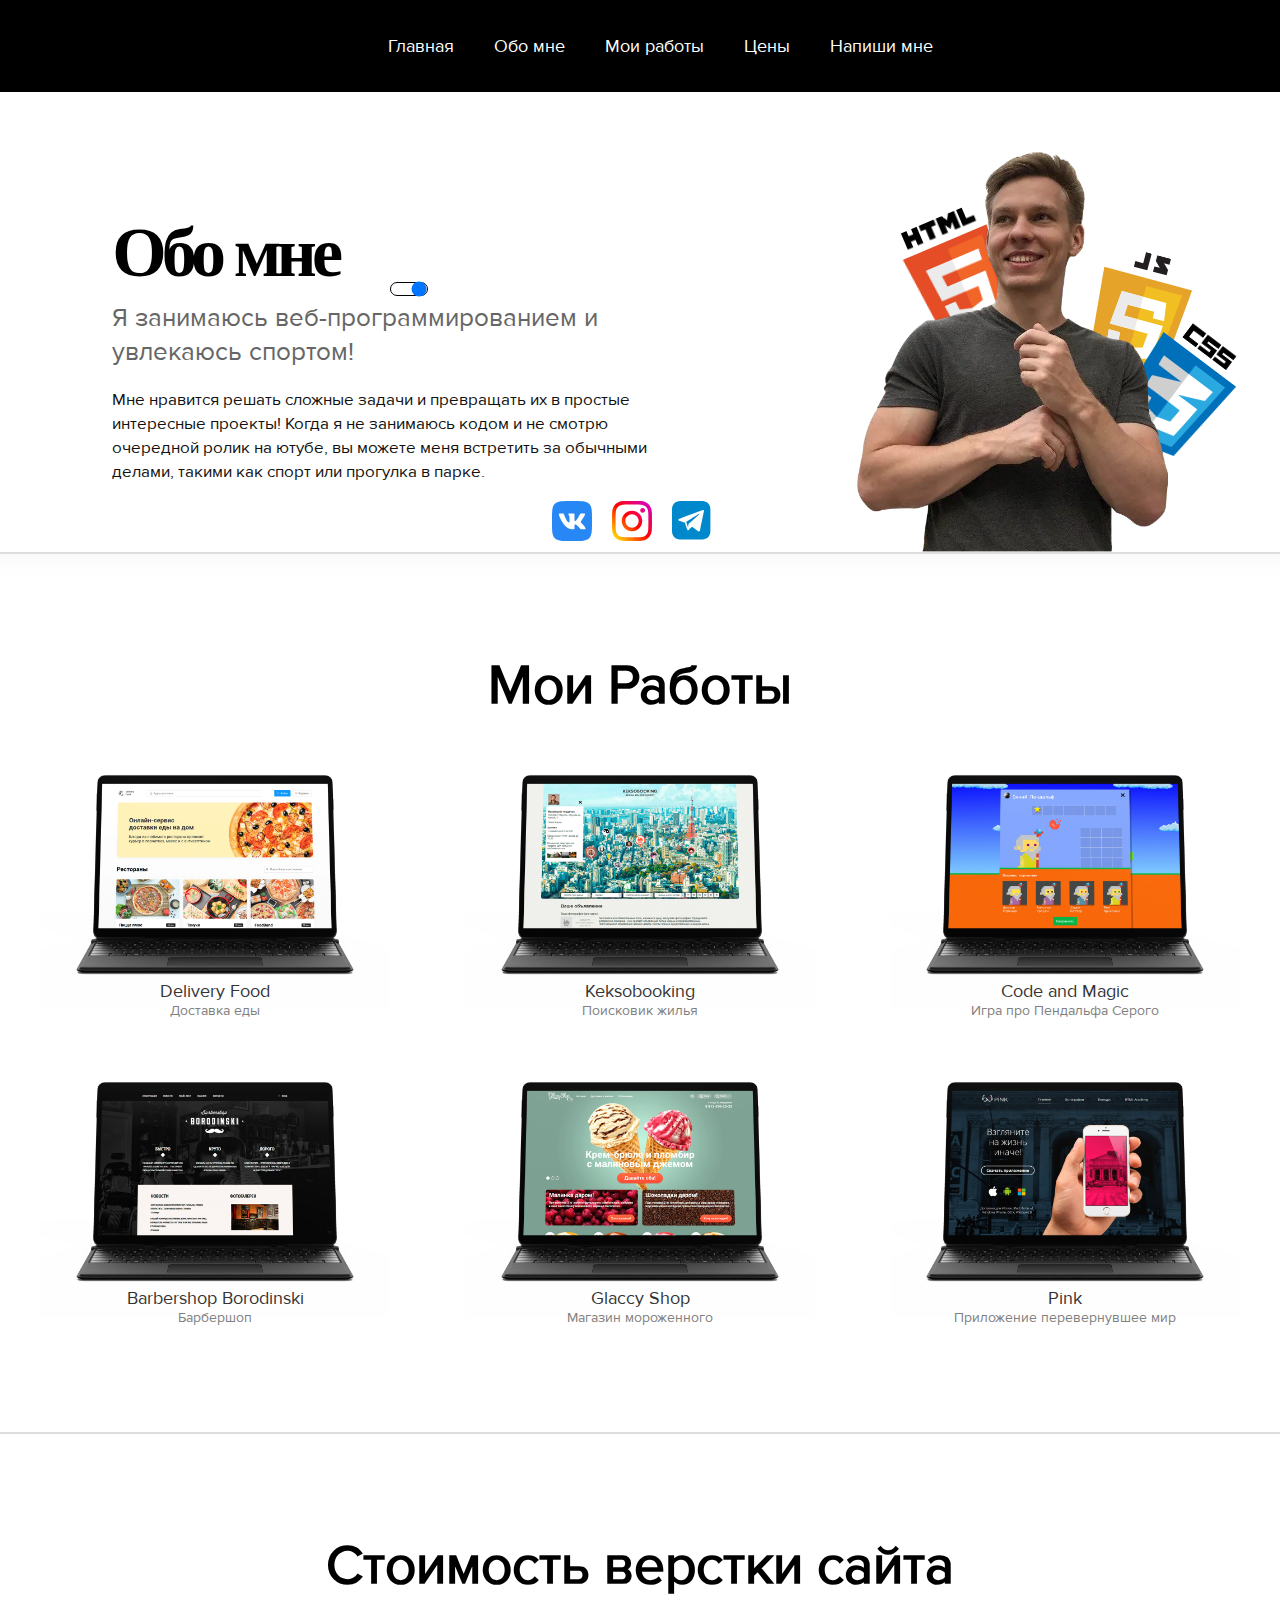
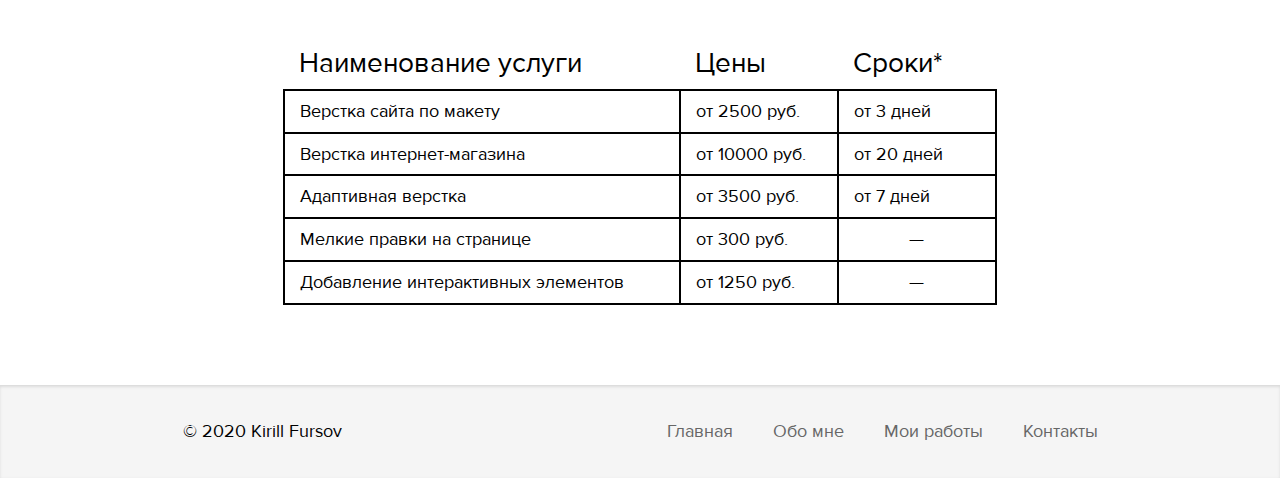
==== commit 601e1250: "Добавлена прокрутка сайта и анимации" ====
--- a/index.html
+++ b/index.html
@@ -1,268 +1,272 @@
-<!DOCTYPE html><html lang="ru"><head>  <meta charset="UTF-8" />  <meta name="viewport" content="width=device-width, initial-scale=1.0" />  <link href="https://memepedia.ru/wp-content/uploads/2016/03/large_p19d7nh1hm1i37tnuim11ebqo5c1.jpg"    rel="shortcut icon" type="image/x-icon">  <link rel="stylesheet" href="./css/style.min.css">  <title>Web-developer</title></head><body>  <header class="page-header" id="header">  <div class="container">    <nav class="main-nav ">      <div class="main-nav__menu menu">        <span class="menu-global menu-top"></span>        <span class="menu-global menu-middle"></span>        <span class="menu-global menu-bottom"></span>      </div>      <ul class="main-nav__list site-list ">        <li class="site-list__item"><a href="#header" class="site-list__link">Главная</a></li>        <li class="site-list__item"><a href="#about-me" class="site-list__link">Обо мне</a></li>        <li class="site-list__item"><a href="#work" class="site-list__link">Мои работы</a></li>        <li class="site-list__item"><a href="#" class="site-list__link site-list__link--contacts">Напиши мне</a></li>      </ul>    </nav>  </div></header>  <main class="page-main">    <div class="page-main__wrapper">      <div class="container">        <section class="about-me" id='about-me'>
-    <div class="about-me__wrapper">
-        <input type="range" step="1" min="1" max="2" name="slider" id="slider" class="about-me__slider slider"
-            title="сдвинь меня :)">
-        <h2 class="about-me__title">Обо мне</h2>
-        <div class="about-me__story about-me__story--first">
-            <p class="about-me__intro">Я занимаюсь веб-программированием и увлекаюсь спортом!</p>
-            <p class="about-me__text">
-                Мне нравится решать сложные задачи и превращать их в простые интересные проекты!
-                Когда я не
-                занимаюсь кодом и не смотрю очередной ролик на ютубе, вы можете меня встретить за обычными делами,
-                такими
-                как спорт или прогулка в парке.
-            </p>
-        </div>
-        <div class="about-me__story about-me__story--second hidden">
-            <h3 class="about-me__intro">Мои девелопер стэк:</h3>
-            <ul class="about-me__text about-me__text--skils">
-                <li class="about-me__text__item">HTML</li>
-                <li class="about-me__text__item">CSS</li>
-                <li class="about-me__text__item">Javascript</li>
-                <li class="about-me__text__item">React JS</li>
-                <li class="about-me__text__item">GULP</li>
-            </ul>
-        </div>
-
-        <ul class="about-me__list social-list">
-            <li class="social-list__item__item">
-                <a target="_blank" href="https://vk.com/kirill_frs" class="social-list__link">
-                    <svg class="social-list__icon social-list__icon--vk" fill="#000" height="48" viewBox="0 0 48 48"
-                        width="48" xmlns="http://www.w3.org/2000/svg">
-                        <path
-                            d="m0 23c0-10.8423 0-16.26346 3.36827-19.63173s8.78943-3.36827 19.63173-3.36827h2c10.8423 0 16.2635 0 19.6317 3.36827 3.3683 3.36827 3.3683 8.78943 3.3683 19.63173v2c0 10.8423 0 16.2635-3.3683 19.6317-3.3682 3.3683-8.7894 3.3683-19.6317 3.3683h-2c-10.8423 0-16.26346 0-19.63173-3.3683-3.36827-3.3682-3.36827-8.7894-3.36827-19.6317z"
-                            fill="#2787f5" />
-                        <path clip-rule="evenodd"
-                            d="m13.0009 15h-3.5008c-1.00024 0-1.2003.4708-1.2003.9898 0 .9271 1.18686 5.525 5.5262 11.6061 2.8929 4.1529 6.9687 6.4041 10.6776 6.4041 2.2253 0 2.5006-.5 2.5006-1.3612v-3.1388c0-1 .2108-1.1996.9154-1.1996.5193 0 1.4094.2596 3.4864 2.2619 2.3737 2.3731 2.765 3.4377 4.1001 3.4377h3.5008c1.0003 0 1.5004-.5 1.2119-1.4867-.3157-.9834-1.449-2.4103-2.9528-4.1016-.816-.9641-2.0399-2.0023-2.4108-2.5215-.5192-.6674-.3709-.9641 0-1.5573 0 0 4.2652-6.007 4.7103-8.0463.2225-.7417 0-1.2866-1.0587-1.2866h-3.5008c-.8901 0-1.3005.4708-1.5231.9898 0 0-1.7802 4.3384-4.3022 7.1565-.816.8157-1.1869 1.0753-1.632 1.0753-.2225 0-.5446-.2596-.5446-1.0011v-6.9339c0-.89-.2583-1.2866-1.0002-1.2866h-5.5013c-.5562 0-.8908.413-.8908.8045 0 .8436 1.261 1.0382 1.391 3.4113v5.1542c0 1.13-.2042 1.3349-.6492 1.3349-1.1868 0-4.0737-4.3578-5.7859-9.3442-.3355-.9692-.6721-1.3607-1.5668-1.3607z"
-                            fill="#fff" fill-rule="evenodd" /></svg>
-                    Vk
-                </a>
-            </li>
-
-            <li class="social-list__item__item"><a target="_blank" href="https://www.instagram.com/kirillfrs/"
-                    class="social-list__link">
-                    <svg class="social-list__icon social-list__icon--inst" height="50" viewBox="0 0 512 512" width="50"
-                        xmlns="http://www.w3.org/2000/svg" xmlns:xlink="http://www.w3.org/1999/xlink">
-                        <linearGradient id="a" gradientUnits="userSpaceOnUse" x1="42.966156268" x2="469.0337477"
-                            y1="469.0296477168" y2="42.9620562848">
-                            <stop offset="0" stop-color="#ffd600" />
-                            <stop offset=".5" stop-color="#ff0100" />
-                            <stop offset="1" stop-color="#d800b9" />
-                        </linearGradient>
-                        <linearGradient id="b" gradientUnits="userSpaceOnUse" x1="163.0429956456" x2="348.9539083464"
-                            y1="348.9538083312" y2="163.0428956304">
-                            <stop offset="0" stop-color="#ff6400" />
-                            <stop offset=".5" stop-color="#ff0100" />
-                            <stop offset="1" stop-color="#fd0056" />
-                        </linearGradient>
-                        <linearGradient id="c" gradientUnits="userSpaceOnUse" x1="370.9291325432" x2="414.3727849912"
-                            y1="141.0676714336" y2="97.6240189856">
-                            <stop offset="0" stop-color="#f30072" />
-                            <stop offset="1" stop-color="#e50097" />
-                        </linearGradient>
-                        <path
-                            d="m510.460938 150.453125c-1.246094-27.25-5.574219-45.859375-11.902344-62.140625-6.425782-17.082031-16.503906-32.554688-29.527344-45.34375-12.785156-13.023438-28.261719-23.105469-45.34375-29.535156-16.285156-6.324219-34.890625-10.648438-62.140625-11.886719-27.300781-1.25-36.023437-1.546875-105.546875-1.546875s-78.246094.296875-105.546875 1.539062c-27.25 1.246094-45.855469 5.574219-62.140625 11.902344-17.082031 6.425782-32.554688 16.503906-45.34375 29.527344-13.023438 12.785156-23.105469 28.257812-29.535156 45.339844-6.324219 16.285156-10.648438 34.894531-11.886719 62.140625-1.25 27.304687-1.546875 36.023437-1.546875 105.546875 0 69.527344.296875 78.25 1.546875 105.550781 1.242187 27.246094 5.570313 45.855469 11.898437 62.140625 6.425782 17.078125 16.503907 32.554688 29.527344 45.339844 12.785156 13.023437 28.261719 23.101562 45.34375 29.527344 16.28125 6.332031 34.890625 10.65625 62.140625 11.902343 27.304688 1.246094 36.023438 1.539063 105.546875 1.539063 69.523438 0 78.246094-.292969 105.546875-1.539063 27.25-1.246093 45.855469-5.570312 62.140625-11.902343 34.386719-13.296876 61.570313-40.480469 74.867188-74.867188 6.332031-16.285156 10.65625-34.894531 11.902344-62.140625 1.242187-27.304687 1.539062-36.023437 1.539062-105.546875 0-69.527344-.296875-78.246094-1.539062-105.546875zm-46.082032 208.996094c-1.136718 24.960937-5.308594 38.515625-8.8125 47.535156-8.613281 22.328125-26.257812 39.972656-48.585937 48.585937-9.019531 3.503907-22.574219 7.675782-47.535157 8.8125-26.988281 1.234376-35.085937 1.492188-103.445312 1.492188-68.363281 0-76.457031-.257812-103.449219-1.492188-24.957031-1.136718-38.511719-5.308593-47.535156-8.8125-11.117187-4.105468-21.175781-10.648437-29.433594-19.152343-8.503906-8.257813-15.046875-18.3125-19.152343-29.433594-3.503907-9.019531-7.675782-22.574219-8.8125-47.535156-1.230469-26.992188-1.492188-35.089844-1.492188-103.445313 0-68.359375.261719-76.453125 1.492188-103.449218 1.140624-24.960938 5.308593-38.515626 8.8125-47.535157 4.105468-11.121093 10.652343-21.179687 19.152343-29.4375 8.257813-8.503906 18.316407-15.046875 29.4375-19.148437 9.019531-3.507813 22.574219-7.675782 47.535157-8.816406 26.992187-1.230469 35.089843-1.492188 103.445312-1.492188h-.003906c68.355468 0 76.453125.261719 103.449218 1.496094 24.960938 1.136718 38.511719 5.308594 47.535157 8.8125 11.117187 4.105468 21.175781 10.648437 29.433593 19.148437 8.503907 8.257813 15.046876 18.316407 19.148438 29.4375 3.507812 9.019531 7.679688 22.574219 8.816406 47.535157 1.230469 26.992187 1.492188 35.089843 1.492188 103.445312 0 68.359375-.257813 76.453125-1.492188 103.449219zm0 0"
-                            fill="url(#a)" />
-                        <path
-                            d="m255.996094 124.539062c-72.601563 0-131.457032 58.859376-131.457032 131.460938s58.855469 131.457031 131.457032 131.457031c72.605468 0 131.460937-58.855469 131.460937-131.457031s-58.855469-131.460938-131.460937-131.460938zm0 216.792969c-47.125-.003906-85.332032-38.207031-85.328125-85.335937 0-47.125 38.203125-85.332032 85.332031-85.332032 47.128906.003907 85.332031 38.207032 85.332031 85.332032 0 47.128906-38.207031 85.335937-85.335937 85.335937zm0 0"
-                            fill="url(#b)" />
-                        <path
-                            d="m423.371094 119.347656c0 16.964844-13.753906 30.71875-30.71875 30.71875-16.96875 0-30.722656-13.753906-30.722656-30.71875 0-16.96875 13.753906-30.722656 30.722656-30.722656 16.964844 0 30.71875 13.753906 30.71875 30.722656zm0 0"
-                            fill="url(#c)" />
-                    </svg>
-
-                    instagramm</a>
-            </li>
-            <li class="social-list__item__item"><a target="_blank" href="https://telegram.me/Alanon13"
-                    class="social-list__link">
-                    <svg class="social-list__icon social-list__icon--telegramm" width="50px" height="50px"
-                        viewBox="0 0 25 25" version="1.1" xmlns="http://www.w3.org/2000/svg"
-                        xmlns:xlink="http://www.w3.org/1999/xlink" xml:space="preserve"
-                        xmlns:serif="http://www.serif.com/"
-                        style="fill-rule:evenodd;clip-rule:evenodd;stroke-linejoin:round;stroke-miterlimit:1.41421;">
-                        <path id="telegram-3"
-                            d="M19,24l-14,0c-2.761,0 -5,-2.239 -5,-5l0,-14c0,-2.761 2.239,-5 5,-5l14,0c2.762,0 5,2.239 5,5l0,14c0,2.761 -2.238,5 -5,5Zm-2.744,-5.148c0.215,0.153 0.491,0.191 0.738,0.097c0.246,-0.093 0.428,-0.304 0.483,-0.56c0.579,-2.722 1.985,-9.614 2.512,-12.09c0.039,-0.187 -0.027,-0.381 -0.173,-0.506c-0.147,-0.124 -0.351,-0.16 -0.532,-0.093c-2.795,1.034 -11.404,4.264 -14.923,5.567c-0.223,0.082 -0.368,0.297 -0.361,0.533c0.008,0.235 0.167,0.44 0.395,0.509c1.578,0.471 3.65,1.128 3.65,1.128c0,0 0.967,2.924 1.472,4.41c0.063,0.187 0.21,0.334 0.402,0.384c0.193,0.05 0.397,-0.002 0.541,-0.138c0.811,-0.765 2.064,-1.948 2.064,-1.948c0,0 2.381,1.746 3.732,2.707Zm-7.34,-5.784l1.119,3.692l0.249,-2.338c0,0 4.324,-3.9 6.79,-6.124c0.072,-0.065 0.082,-0.174 0.022,-0.251c-0.06,-0.077 -0.169,-0.095 -0.251,-0.043c-2.857,1.825 -7.929,5.064 -7.929,5.064Z" />
-                    </svg>
-
-                    telegram</a></li>
-        </ul>
-    </div>
-    <div class="about-me__photo-wrapper">
-        <picture><source srcset="img/photo_2020-10-13_22-22-50.webp" type="image/webp"><img class="about-me__photo" width="350" src="img/photo_2020-10-13_22-22-50.png" alt="Кирилл веб-девелопер"></picture>
-    </div>
-</section>      </div>    </div>    <div class="page-main__wrapper--second">      <div class="container">        <section class="portfolio" id="work">
-    <h3 class="portfolio__header">Мои Работы</h3>
-    <ul class="portfolio__list">
-        <li class="portfolio__item">
-            <a target="_blank" href="https://kirillfrs.github.io/delivery-food/" class="portfolio__link">
-                <picture><source srcset="img/Deliveryfood.webp" type="image/webp"><img class="portfolio__photo" src="img/Deliveryfood.jpg" width="350"></picture>
-                <p class="portfolio__title">Delivery Food</p>
-                <small class="portfolio__description">Доставка еды</small>
-            </a>
-        </li>
-        <li class="portfolio__item">
-            <a target="_blank" href="https://kirillfrs.github.io/keksoboking/" class="portfolio__link">
-                <picture><source srcset="img/keks.webp" type="image/webp"><img class="portfolio__photo" src="img/keks.jpg" width="350"></picture>
-                <p class="portfolio__title">Keksobooking</p>
-                <small class="portfolio__description">Поисковик жилья</small>
-            </a>
-        </li>
-        <li class="portfolio__item">
-            <a target="_blank" href="https://kirillfrs.github.io/code-and-magic/" class="portfolio__link">
-                <picture><source srcset="img/Pendalf.webp" type="image/webp"><img class="portfolio__photo" src="img/Pendalf.jpg" width="350"></picture>
-                <p class="portfolio__title">Code and Magic</p>
-                <small class="portfolio__description">Игра про Пендальфа Серого</small>
-            </a>
-        </li>
-        <li class="portfolio__item">
-            <a target="_blank" href="https://kirillfrs.github.io/barbershopfrs/" class="portfolio__link">
-                <picture><source srcset="img/Barber.webp" type="image/webp"><img class="portfolio__photo" src="img/Barber.jpg" width="350"></picture>
-                <p class="portfolio__title">Barbershop Borodinski</p>
-                <small class="portfolio__description">Барбершоп</small>
-            </a>
-        </li>
-        <li class="portfolio__item">
-            <a target="_blank" href="https://kirillfrs.github.io/Glacy/" class="portfolio__link">
-                <picture><source srcset="img/Glacy.webp" type="image/webp"><img class="portfolio__photo" src="img/Glacy.jpg" width="350"></picture>
-                <p class="portfolio__title">Glaccy Shop</p>
-                <small class="portfolio__description">Магазин мороженного</small>
-            </a>
-        </li>
-        <li class="portfolio__item">
-            <a target="_blank" href="https://kirillfrs.github.io/Pink-app-pls/" class="portfolio__link">
-                <picture><source srcset="img/Pink.webp" type="image/webp"><img class="portfolio__photo" src="img/Pink.jpg" width="350"></picture>
-                <p class="portfolio__title">Pink</p>
-                <small class="portfolio__description">Приложение перевернувшее мир</small>
-            </a>
-        </li>
-    </ul>
-
-</section>      </div>    </div>    <div class="page-main__wrapper"></div>    <div class="page-main__wrapper--second"></div>    <div class="container">      <section class="table-price">
-    <h3 class="table-price__header">Стоимость верстки сайта </h3>
-    <div class="table-price__slider table-slider">
-
-        <table class="table-price__list">
-            <thead class="table-price__list-head">
-                <tr>
-                    <th class="table-price__value table-price__value--header">Наименование услуги</th>
-                    <th class="table-price__value table-price__value--header"> Цены </th>
-                    <th class="table-price__value table-price__value--header"> Сроки*</th>
-                </tr>
-            </thead>
-            <tbody class=table-price__body>
-                <tr>
-                    <td class="table-price__item">Верстка сайта по макету</td>
-                    <td class="table-price__item table-price__item--price">от 2500 руб. </td>
-                    <td class="table-price__item table-price__item--time"> от 3 дней</td>
-
-                </tr>
-                <tr>
-                    <td class="table-price__item"> Верстка интернет-магазина </td>
-                    <td class="table-price__item table-price__item--price">от 10000 руб. </td>
-                    <td class="table-price__item table-price__item--time"> от 20 дней</td>
-
-                </tr>
-                <tr>
-                    <td class="table-price__item"> Адаптивная верстка </td>
-                    <td class="table-price__item table-price__item--price">от 3500 руб. </td>
-                    <td class="table-price__item table-price__item--time"> от 7 дней</td>
-                </tr>
-                <tr>
-                    <td class="table-price__item"> Мелкие правки на странице </td>
-                    <td class="table-price__item table-price__item--price">от 300 руб. </td>
-                    <td class="table-price__item table-price__item--time table-price__item--time-last"> — </td>
-
-                </tr>
-                <tr>
-                    <td class="table-price__item"> Добавление интерактивных элементов </td>
-                    <td class="table-price__item table-price__item--price">от 1250 руб. </td>
-                    <td class="table-price__item table-price__item--time table-price__item--time-last"> — </td>
-
-                </tr>
-            </tbody>
-
-        </table>
-    </div>
-    <p class="table-price__toggles slider__toggles">
-        <button class="slider__toggle back-arrow slider__toggle-active" type="button"></button>
-        <button class="slider__toggle next-arrow  " type="button"></button>
-    </p>
-</section>    </div>  </main>  <footer class="page-footer">    <div class="container">
-  <span class="page-footer__copyrights">© 2020 Kirill Fursov</span>
-  <ul class="main-nav__list site-list page-footer__nav">
-    <li class="site-list__item"><a href="#header" class="site-list__link site-list__link--footer">Главная</a></li>
-    <li class="site-list__item"><a href="#about-me" class="site-list__link site-list__link--footer">Обо мне</a></li>
-    <li class="site-list__item"><a href="#work" class="site-list__link site-list__link--footer">Мои работы</a></li>
-    <li class="site-list__item"><a href="#"
-        class="site-list__link site-list__link--footer site-list__link--contacts">Контакты</a></li>
-  </ul>
-
-</div>  </footer>  <section class="modal-contacts">
-    <div class="form">
-        <form action="#" class="form__body" id="form">
-            <h3 class="form__title">Напиши мне</h3>
-            <div class="form__item">
-                <label for="formName" class=" form__label">Имя*:</label>
-                <input type="text" class="_req  form__input" id="formName" name="name">
-            </div>
-            <div class="form__item">
-                <label for="formEmail" class="form__label">E-mail*:</label>
-                <input type="email" class="_req  form__input _email" id="formEmail" name="email">
-            </div>
-            <div class="form__item">
-                <label for="phone" class="form__label">Тeлефон:</label>
-                <input class=" form__input " type="tel" id="phone" name="phone" placeholder="+79261234567"
-                    pattern="^[ 0-9]+$">
-            </div>
-            <!-- <div class=" form__item">
-                <div class="form__label">Левша или правша?</div>
-                <div class="options">
-                    <div class="options__item">
-                        <input type="radio" name="hand " checked id="formRightHanded" value="right"
-                            class="options__input">
-                        <label for="formRightHanded" class="options__label"><span>правша</span></label>
-                    </div>
-                    <div class="options__item">
-                        <input type="radio" name="hand " id="formLeftHanded" value="left" class="options__input">
-                        <label for="formLeftHanded" class="options__label"><span>левша</span></label>
-                    </div>
-                </div> -->
-            <!-- </div> -->
-            <div class="form__item">
-                <label for="formMessage" class="form__label">Сообщение</label>
-                <textarea name="message" id="formMessage" class="form__input"
-                    placeholder="несколько слов о проекте"></textarea>
-            </div>
-            <!-- <div class="form__item">
-                <div class="form__label">Возраст</div>
-                <select name="age" class="select" id="">
-                    <option value="от 18 до 25">Молод</option>
-                    <option value="от 25 до 45">Стар</option>
-                    <option value="от 45">оч стар</option>
-                </select>
-            </div> -->
-            <div class="form__item">
-                <div class="form__label">Прикрепить фото макета:</div>
-                <div class="file">
-                    <div class="file__item">
-                        <input id="formImage" accept=".jpg, .png .gif" type="file" name="image" class="file__input">
-                        <div class="file__button">Выбрать</div>
-                    </div>
-                </div>
-                <div id="formPreview" class="file__preview">
-                </div>
-                <div class="form__item">
-                    <div class="checkbox">
-                        <input type="checkbox" checked class="_req checkbox__input" name="agreement" id="formAgreement">
-                        <label for="formAgreement" class="checkbox__label"><span>Я даю свое согласие на обработку
-                                <a>персональных
-                                    данных</a> </span></label>
-                    </div>
-                </div>
-                <button class="form__button" type="submit">Отправить</button>
-        </form>
-        <button type="button" class="form__close-btn">
-            <span class="visually-hidden">Закрыть</span>
-        </button>
-    </div>
-</section>  <script src="js/script.js"></script></body></html>+<!DOCTYPE html><html lang="ru"><head>  <meta charset="UTF-8" />  <meta name="viewport" content="width=device-width, initial-scale=1.0" />  <link href="https://memepedia.ru/wp-content/uploads/2016/03/large_p19d7nh1hm1i37tnuim11ebqo5c1.jpg"    rel="shortcut icon" type="image/x-icon">  <link rel="stylesheet" href="./css/style.min.css">  <title>Web-developer</title></head><body>  <header class="page-header" id="header">  <div class="container">    <nav class="main-nav ">      <div class="main-nav__menu menu">        <span class="menu-global menu-top"></span>        <span class="menu-global menu-middle"></span>        <span class="menu-global menu-bottom"></span>      </div>      <ul class="main-nav__list site-list ">        <li class="site-list__item"><a href="#header" class="site-list__link">Главная</a></li>        <li class="site-list__item"><a href="#about-me" class="site-list__link">Обо мне</a></li>        <li class="site-list__item"><a href="#work" class="site-list__link">Мои работы</a></li>        <li class="site-list__item"><a href="#price" class="site-list__link">Цены</a></li>        <li class="site-list__item"><a href="#" class="site-list__link site-list__link--contacts">Напиши мне</a></li>      </ul>    </nav>  </div></header>  <main class="page-main">    <div class="page-main__wrapper">      <div class="container">        <section class="about-me" id='about-me'>+    <div class="about-me__wrapper">+        <input type="range" step="1" min="1" max="2" name="slider" id="slider" class="about-me__slider slider"+            title="сдвинь меня :)">+        <h2 class="about-me__title">Обо мне</h2>+        <div class="about-me__story about-me__story--first">+            <p class="about-me__intro">Я занимаюсь веб-программированием и увлекаюсь спортом!</p>+            <p class="about-me__text">+                Мне нравится решать сложные задачи и превращать их в простые интересные проекты!+                Когда я не+                занимаюсь кодом и не смотрю очередной ролик на ютубе, вы можете меня встретить за обычными делами,+                такими+                как спорт или прогулка в парке.+            </p>+        </div>+        <div class="about-me__story about-me__story--second hidden">+            <h3 class="about-me__intro">Мои девелопер стэк:</h3>+            <ul class="about-me__text about-me__text--skils">+                <li class="about-me__text__item">HTML</li>+                <li class="about-me__text__item">CSS</li>+                <li class="about-me__text__item">Javascript</li>+                <li class="about-me__text__item">React JS</li>+                <li class="about-me__text__item">GULP</li>+            </ul>+        </div>++        <ul class="about-me__list social-list">+            <li class="social-list__item__item">+                <a target="_blank" href="https://vk.com/kirill_frs" class="social-list__link">+                    <svg class="social-list__icon social-list__icon--vk" fill="#000" height="48" viewBox="0 0 48 48"+                        width="48" xmlns="http://www.w3.org/2000/svg">+                        <path+                            d="m0 23c0-10.8423 0-16.26346 3.36827-19.63173s8.78943-3.36827 19.63173-3.36827h2c10.8423 0 16.2635 0 19.6317 3.36827 3.3683 3.36827 3.3683 8.78943 3.3683 19.63173v2c0 10.8423 0 16.2635-3.3683 19.6317-3.3682 3.3683-8.7894 3.3683-19.6317 3.3683h-2c-10.8423 0-16.26346 0-19.63173-3.3683-3.36827-3.3682-3.36827-8.7894-3.36827-19.6317z"+                            fill="#2787f5" />+                        <path clip-rule="evenodd"+                            d="m13.0009 15h-3.5008c-1.00024 0-1.2003.4708-1.2003.9898 0 .9271 1.18686 5.525 5.5262 11.6061 2.8929 4.1529 6.9687 6.4041 10.6776 6.4041 2.2253 0 2.5006-.5 2.5006-1.3612v-3.1388c0-1 .2108-1.1996.9154-1.1996.5193 0 1.4094.2596 3.4864 2.2619 2.3737 2.3731 2.765 3.4377 4.1001 3.4377h3.5008c1.0003 0 1.5004-.5 1.2119-1.4867-.3157-.9834-1.449-2.4103-2.9528-4.1016-.816-.9641-2.0399-2.0023-2.4108-2.5215-.5192-.6674-.3709-.9641 0-1.5573 0 0 4.2652-6.007 4.7103-8.0463.2225-.7417 0-1.2866-1.0587-1.2866h-3.5008c-.8901 0-1.3005.4708-1.5231.9898 0 0-1.7802 4.3384-4.3022 7.1565-.816.8157-1.1869 1.0753-1.632 1.0753-.2225 0-.5446-.2596-.5446-1.0011v-6.9339c0-.89-.2583-1.2866-1.0002-1.2866h-5.5013c-.5562 0-.8908.413-.8908.8045 0 .8436 1.261 1.0382 1.391 3.4113v5.1542c0 1.13-.2042 1.3349-.6492 1.3349-1.1868 0-4.0737-4.3578-5.7859-9.3442-.3355-.9692-.6721-1.3607-1.5668-1.3607z"+                            fill="#fff" fill-rule="evenodd" /></svg>+                    Vk+                </a>+            </li>++            <li class="social-list__item__item"><a target="_blank" href="https://www.instagram.com/kirillfrs/"+                    class="social-list__link">+                    <svg class="social-list__icon social-list__icon--inst" height="50" viewBox="0 0 512 512" width="50"+                        xmlns="http://www.w3.org/2000/svg" xmlns:xlink="http://www.w3.org/1999/xlink">+                        <linearGradient id="a" gradientUnits="userSpaceOnUse" x1="42.966156268" x2="469.0337477"+                            y1="469.0296477168" y2="42.9620562848">+                            <stop offset="0" stop-color="#ffd600" />+                            <stop offset=".5" stop-color="#ff0100" />+                            <stop offset="1" stop-color="#d800b9" />+                        </linearGradient>+                        <linearGradient id="b" gradientUnits="userSpaceOnUse" x1="163.0429956456" x2="348.9539083464"+                            y1="348.9538083312" y2="163.0428956304">+                            <stop offset="0" stop-color="#ff6400" />+                            <stop offset=".5" stop-color="#ff0100" />+                            <stop offset="1" stop-color="#fd0056" />+                        </linearGradient>+                        <linearGradient id="c" gradientUnits="userSpaceOnUse" x1="370.9291325432" x2="414.3727849912"+                            y1="141.0676714336" y2="97.6240189856">+                            <stop offset="0" stop-color="#f30072" />+                            <stop offset="1" stop-color="#e50097" />+                        </linearGradient>+                        <path+                            d="m510.460938 150.453125c-1.246094-27.25-5.574219-45.859375-11.902344-62.140625-6.425782-17.082031-16.503906-32.554688-29.527344-45.34375-12.785156-13.023438-28.261719-23.105469-45.34375-29.535156-16.285156-6.324219-34.890625-10.648438-62.140625-11.886719-27.300781-1.25-36.023437-1.546875-105.546875-1.546875s-78.246094.296875-105.546875 1.539062c-27.25 1.246094-45.855469 5.574219-62.140625 11.902344-17.082031 6.425782-32.554688 16.503906-45.34375 29.527344-13.023438 12.785156-23.105469 28.257812-29.535156 45.339844-6.324219 16.285156-10.648438 34.894531-11.886719 62.140625-1.25 27.304687-1.546875 36.023437-1.546875 105.546875 0 69.527344.296875 78.25 1.546875 105.550781 1.242187 27.246094 5.570313 45.855469 11.898437 62.140625 6.425782 17.078125 16.503907 32.554688 29.527344 45.339844 12.785156 13.023437 28.261719 23.101562 45.34375 29.527344 16.28125 6.332031 34.890625 10.65625 62.140625 11.902343 27.304688 1.246094 36.023438 1.539063 105.546875 1.539063 69.523438 0 78.246094-.292969 105.546875-1.539063 27.25-1.246093 45.855469-5.570312 62.140625-11.902343 34.386719-13.296876 61.570313-40.480469 74.867188-74.867188 6.332031-16.285156 10.65625-34.894531 11.902344-62.140625 1.242187-27.304687 1.539062-36.023437 1.539062-105.546875 0-69.527344-.296875-78.246094-1.539062-105.546875zm-46.082032 208.996094c-1.136718 24.960937-5.308594 38.515625-8.8125 47.535156-8.613281 22.328125-26.257812 39.972656-48.585937 48.585937-9.019531 3.503907-22.574219 7.675782-47.535157 8.8125-26.988281 1.234376-35.085937 1.492188-103.445312 1.492188-68.363281 0-76.457031-.257812-103.449219-1.492188-24.957031-1.136718-38.511719-5.308593-47.535156-8.8125-11.117187-4.105468-21.175781-10.648437-29.433594-19.152343-8.503906-8.257813-15.046875-18.3125-19.152343-29.433594-3.503907-9.019531-7.675782-22.574219-8.8125-47.535156-1.230469-26.992188-1.492188-35.089844-1.492188-103.445313 0-68.359375.261719-76.453125 1.492188-103.449218 1.140624-24.960938 5.308593-38.515626 8.8125-47.535157 4.105468-11.121093 10.652343-21.179687 19.152343-29.4375 8.257813-8.503906 18.316407-15.046875 29.4375-19.148437 9.019531-3.507813 22.574219-7.675782 47.535157-8.816406 26.992187-1.230469 35.089843-1.492188 103.445312-1.492188h-.003906c68.355468 0 76.453125.261719 103.449218 1.496094 24.960938 1.136718 38.511719 5.308594 47.535157 8.8125 11.117187 4.105468 21.175781 10.648437 29.433593 19.148437 8.503907 8.257813 15.046876 18.316407 19.148438 29.4375 3.507812 9.019531 7.679688 22.574219 8.816406 47.535157 1.230469 26.992187 1.492188 35.089843 1.492188 103.445312 0 68.359375-.257813 76.453125-1.492188 103.449219zm0 0"+                            fill="url(#a)" />+                        <path+                            d="m255.996094 124.539062c-72.601563 0-131.457032 58.859376-131.457032 131.460938s58.855469 131.457031 131.457032 131.457031c72.605468 0 131.460937-58.855469 131.460937-131.457031s-58.855469-131.460938-131.460937-131.460938zm0 216.792969c-47.125-.003906-85.332032-38.207031-85.328125-85.335937 0-47.125 38.203125-85.332032 85.332031-85.332032 47.128906.003907 85.332031 38.207032 85.332031 85.332032 0 47.128906-38.207031 85.335937-85.335937 85.335937zm0 0"+                            fill="url(#b)" />+                        <path+                            d="m423.371094 119.347656c0 16.964844-13.753906 30.71875-30.71875 30.71875-16.96875 0-30.722656-13.753906-30.722656-30.71875 0-16.96875 13.753906-30.722656 30.722656-30.722656 16.964844 0 30.71875 13.753906 30.71875 30.722656zm0 0"+                            fill="url(#c)" />+                    </svg>++                    instagramm</a>+            </li>+            <li class="social-list__item__item"><a target="_blank" href="https://telegram.me/Alanon13"+                    class="social-list__link">+                    <svg class="social-list__icon social-list__icon--telegramm" width="50px" height="50px"+                        viewBox="0 0 25 25" version="1.1" xmlns="http://www.w3.org/2000/svg"+                        xmlns:xlink="http://www.w3.org/1999/xlink" xml:space="preserve"+                        xmlns:serif="http://www.serif.com/"+                        style="fill-rule:evenodd;clip-rule:evenodd;stroke-linejoin:round;stroke-miterlimit:1.41421;">+                        <path id="telegram-3"+                            d="M19,24l-14,0c-2.761,0 -5,-2.239 -5,-5l0,-14c0,-2.761 2.239,-5 5,-5l14,0c2.762,0 5,2.239 5,5l0,14c0,2.761 -2.238,5 -5,5Zm-2.744,-5.148c0.215,0.153 0.491,0.191 0.738,0.097c0.246,-0.093 0.428,-0.304 0.483,-0.56c0.579,-2.722 1.985,-9.614 2.512,-12.09c0.039,-0.187 -0.027,-0.381 -0.173,-0.506c-0.147,-0.124 -0.351,-0.16 -0.532,-0.093c-2.795,1.034 -11.404,4.264 -14.923,5.567c-0.223,0.082 -0.368,0.297 -0.361,0.533c0.008,0.235 0.167,0.44 0.395,0.509c1.578,0.471 3.65,1.128 3.65,1.128c0,0 0.967,2.924 1.472,4.41c0.063,0.187 0.21,0.334 0.402,0.384c0.193,0.05 0.397,-0.002 0.541,-0.138c0.811,-0.765 2.064,-1.948 2.064,-1.948c0,0 2.381,1.746 3.732,2.707Zm-7.34,-5.784l1.119,3.692l0.249,-2.338c0,0 4.324,-3.9 6.79,-6.124c0.072,-0.065 0.082,-0.174 0.022,-0.251c-0.06,-0.077 -0.169,-0.095 -0.251,-0.043c-2.857,1.825 -7.929,5.064 -7.929,5.064Z" />+                    </svg>++                    telegram</a></li>+        </ul>+    </div>+    <div class="about-me__photo-wrapper">+        <picture><source srcset="img/photo_2020-10-13_22-22-50.webp" type="image/webp"><img class="about-me__photo" width="350" src="img/photo_2020-10-13_22-22-50.png" alt="Кирилл веб-девелопер"></picture>+    </div>+</section>      </div>    </div>    <div class="page-main__wrapper--second">      <div class="container">        <section class="portfolio" id="work">+    <h3 class="portfolio__header">Мои Работы</h3>+    <ul class="portfolio__list">+        <li class="portfolio__item">+            <a target="_blank" href="https://kirillfrs.github.io/delivery-food/" class="portfolio__link">+                <picture><source srcset="img/Deliveryfood.webp" type="image/webp"><img class="portfolio__photo" src="img/Deliveryfood.jpg" width="350"></picture>+                <p class="portfolio__title">Delivery Food</p>+                <small class="portfolio__description">Доставка еды</small>+            </a>+        </li>+        <li class="portfolio__item">+            <a target="_blank" href="https://kirillfrs.github.io/keksoboking/" class="portfolio__link">+                <picture><source srcset="img/keks.webp" type="image/webp"><img class="portfolio__photo" src="img/keks.jpg" width="350"></picture>+                <p class="portfolio__title">Keksobooking</p>+                <small class="portfolio__description">Поисковик жилья</small>+            </a>+        </li>+        <li class="portfolio__item">+            <a target="_blank" href="https://kirillfrs.github.io/code-and-magic/" class="portfolio__link">+                <picture><source srcset="img/Pendalf.webp" type="image/webp"><img class="portfolio__photo" src="img/Pendalf.jpg" width="350"></picture>+                <p class="portfolio__title">Code and Magic</p>+                <small class="portfolio__description">Игра про Пендальфа Серого</small>+            </a>+        </li>+        <li class="portfolio__item">+            <a target="_blank" href="https://kirillfrs.github.io/barbershopfrs/" class="portfolio__link">+                <picture><source srcset="img/Barber.webp" type="image/webp"><img class="portfolio__photo" src="img/Barber.jpg" width="350"></picture>+                <p class="portfolio__title">Barbershop Borodinski</p>+                <small class="portfolio__description">Барбершоп</small>+            </a>+        </li>+        <li class="portfolio__item">+            <a target="_blank" href="https://kirillfrs.github.io/Glacy/" class="portfolio__link">+                <picture><source srcset="img/Glacy.webp" type="image/webp"><img class="portfolio__photo" src="img/Glacy.jpg" width="350"></picture>+                <p class="portfolio__title">Glaccy Shop</p>+                <small class="portfolio__description">Магазин мороженного</small>+            </a>+        </li>+        <li class="portfolio__item">+            <a target="_blank" href="https://kirillfrs.github.io/Pink-app-pls/" class="portfolio__link">+                <picture><source srcset="img/Pink.webp" type="image/webp"><img class="portfolio__photo" src="img/Pink.jpg" width="350"></picture>+                <p class="portfolio__title">Pink</p>+                <small class="portfolio__description">Приложение перевернувшее мир</small>+            </a>+        </li>+    </ul>++</section>      </div>    </div>    <div class="page-main__wrapper"></div>    <div class="page-main__wrapper--second"></div>    <div class="container">      <section class="table-price" id="price">+    <h3 class="table-price__header">Стоимость верстки сайта </h3>+    <div class="table-price__slider table-slider">++        <table class="table-price__list">+            <thead class="table-price__list-head">+                <tr>+                    <th class="table-price__value table-price__value--header">Наименование услуги</th>+                    <th class="table-price__value table-price__value--header"> Цены </th>+                    <th class="table-price__value table-price__value--header"> Сроки*</th>+                </tr>+            </thead>+            <tbody class=table-price__body>+                <tr>+                    <td class="table-price__item">Верстка сайта по макету</td>+                    <td class="table-price__item table-price__item--price">от 2500 руб. </td>+                    <td class="table-price__item table-price__item--time"> от 3 дней</td>++                </tr>+                <tr>+                    <td class="table-price__item"> Верстка интернет-магазина </td>+                    <td class="table-price__item table-price__item--price">от 10000 руб. </td>+                    <td class="table-price__item table-price__item--time"> от 20 дней</td>++                </tr>+                <tr>+                    <td class="table-price__item"> Адаптивная верстка </td>+                    <td class="table-price__item table-price__item--price">от 3500 руб. </td>+                    <td class="table-price__item table-price__item--time"> от 7 дней</td>+                </tr>+                <tr>+                    <td class="table-price__item"> Мелкие правки на странице </td>+                    <td class="table-price__item table-price__item--price">от 300 руб. </td>+                    <td class="table-price__item table-price__item--time table-price__item--time-last"> — </td>++                </tr>+                <tr>+                    <td class="table-price__item"> Добавление интерактивных элементов </td>+                    <td class="table-price__item table-price__item--price">от 1250 руб. </td>+                    <td class="table-price__item table-price__item--time table-price__item--time-last"> — </td>++                </tr>+            </tbody>++        </table>+    </div>+    <p class="table-price__toggles slider__toggles">+        <button class="slider__toggle back-arrow slider__toggle-active" type="button"></button>+        <button class="slider__toggle next-arrow  " type="button"></button>+    </p>+</section>    </div>  </main>  <footer class="page-footer">    <div class="container">+  <span class="page-footer__copyrights">© 2020 Kirill Fursov</span>+  <ul class="main-nav__list site-list page-footer__nav">+    <li class="site-list__item"><a href="#header" class="site-list__link site-list__link--footer">Главная</a></li>+    <li class="site-list__item"><a href="#about-me" class="site-list__link site-list__link--footer">Обо мне</a></li>+    <li class="site-list__item"><a href="#work" class="site-list__link site-list__link--footer">Мои работы</a></li>+    <li class="site-list__item"><a href="#"+        class="site-list__link site-list__link--footer site-list__link--contacts">Контакты</a></li>+  </ul>++</div>  </footer>  <section class="modal-contacts">+    <div class="form">+        <form action="#" class="form__body" id="form">+            <h3 class="form__title">Напиши мне</h3>+            <div class="form__item">+                <label for="formName" class=" form__label">Имя*:</label>+                <input type="text" class="_req  form__input" id="formName" name="name">+            </div>+            <div class="form__item">+                <label for="formEmail" class="form__label">E-mail*:</label>+                <input type="email" class="_req  form__input _email" id="formEmail" name="email">+            </div>+            <div class="form__item">+                <label for="phone" class="form__label">Тeлефон:</label>+                <input class=" form__input " type="tel" id="phone" name="phone" placeholder="+79261234567"+                    pattern="^[ 0-9]+$">+            </div>+            <!-- <div class=" form__item">+                <div class="form__label">Левша или правша?</div>+                <div class="options">+                    <div class="options__item">+                        <input type="radio" name="hand " checked id="formRightHanded" value="right"+                            class="options__input">+                        <label for="formRightHanded" class="options__label"><span>правша</span></label>+                    </div>+                    <div class="options__item">+                        <input type="radio" name="hand " id="formLeftHanded" value="left" class="options__input">+                        <label for="formLeftHanded" class="options__label"><span>левша</span></label>+                    </div>+                </div> -->+            <!-- </div> -->+            <div class="form__item">+                <label for="formMessage" class="form__label">Сообщение</label>+                <textarea name="message" id="formMessage" class="form__input"+                    placeholder="несколько слов о проекте"></textarea>+            </div>+            <!-- <div class="form__item">+                <div class="form__label">Возраст</div>+                <select name="age" class="select" id="">+                    <option value="от 18 до 25">Молод</option>+                    <option value="от 25 до 45">Стар</option>+                    <option value="от 45">оч стар</option>+                </select>+            </div> -->+            <div class="form__item">+                <div class="form__label">Прикрепить фото макета:</div>+                <div class="file">+                    <div class="file__item">+                        <input id="formImage" accept=".jpg, .png .gif" type="file" name="image" class="file__input">+                        <div class="file__button">Выбрать</div>+                    </div>+                </div>+                <div id="formPreview" class="file__preview">+                </div>+                <div class="form__item">+                    <div class="checkbox">+                        <input type="checkbox" checked class="_req checkbox__input" name="agreement" id="formAgreement">+                        <label for="formAgreement" class="checkbox__label"><span>Я даю свое согласие на обработку+                                <a>персональных+                                    данных</a> </span></label>+                    </div>+                </div>+                <button class="form__button" type="submit">Отправить</button>+        </form>+        <button type="button" class="form__close-btn">+            <span class="visually-hidden">Закрыть</span>+        </button>+    </div>+</section>  <a href="#header" class="pageup">+    <svg class="up" viewBox="0 0 26 26" fill="#fff" xmlns="http://www.w3.org/2000/svg">+        <path fill-rule="evenodd" clip-rule="evenodd" d="M26 0H0V26H26V0ZM4.6593 17.7519L13.1233 10.33L21.5873 17.7519L22.9059 16.2481L13.7826 8.24813L13.1233 7.67L12.464 8.24813L3.3407 16.2481L4.6593 17.7519Z" fill="black"/>+    </svg>+</a>  <script src="js/script.js"></script></body></html>--- a/css/style.min.css
+++ b/css/style.min.css
@@ -1 +1 @@
-@charset "UTF-8";@font-face{font-family:Neo-sans-regular;font-display:swap;src:url(../fonts/Neo-sans-regular.woff) format("woff"),url(../fonts/Neo-sans-regular.woff2) format("woff2");font-weight:400;font-style:normal}@font-face{font-family:Proxima-nova;font-display:swap;src:url(../fonts/Proxima-nova.woff) format("woff"),url(../fonts/Proxima-nova.woff2) format("woff2");font-weight:400;font-style:normal}@font-face{font-family:ProximaNova-Black;font-display:swap;src:url(../fonts/ProximaNova-Black.woff) format("woff"),url(../fonts/ProximaNova-Black.woff2) format("woff2");font-weight:400;font-style:normal}@font-face{font-family:proximanova-light;font-display:swap;src:url(../fonts/proximanova-light.woff) format("woff"),url(../fonts/proximanova-light.woff2) format("woff2");font-weight:400;font-style:normal}/*! normalize.css v8.0.1 | MIT License | github.com/necolas/normalize.css */html{line-height:1.15;-webkit-text-size-adjust:100%}body{margin:0}main{display:block}h1{font-size:2em;margin:.67em 0}hr{-webkit-box-sizing:content-box;box-sizing:content-box;height:0;overflow:visible}pre{font-family:monospace,monospace;font-size:1em}a{background-color:transparent}abbr[title]{border-bottom:none;text-decoration:underline;-webkit-text-decoration:underline dotted;text-decoration:underline dotted}b,strong{font-weight:bolder}code,kbd,samp{font-family:monospace,monospace;font-size:1em}small{font-size:80%}sub,sup{font-size:75%;line-height:0;position:relative;vertical-align:baseline}sub{bottom:-.25em}sup{top:-.5em}img{border-style:none}button,input,optgroup,select,textarea{font-family:inherit;font-size:100%;line-height:1.15;margin:0}button,input{overflow:visible}button,select{text-transform:none}[type=button],[type=reset],[type=submit],button{-webkit-appearance:button}[type=button]::-moz-focus-inner,[type=reset]::-moz-focus-inner,[type=submit]::-moz-focus-inner,button::-moz-focus-inner{border-style:none;padding:0}[type=button]:-moz-focusring,[type=reset]:-moz-focusring,[type=submit]:-moz-focusring,button:-moz-focusring{outline:1px dotted ButtonText}fieldset{padding:.35em .75em .625em}legend{-webkit-box-sizing:border-box;box-sizing:border-box;color:inherit;display:table;max-width:100%;padding:0;white-space:normal}progress{vertical-align:baseline}textarea{overflow:auto}[type=checkbox],[type=radio]{-webkit-box-sizing:border-box;box-sizing:border-box;padding:0}[type=number]::-webkit-inner-spin-button,[type=number]::-webkit-outer-spin-button{height:auto}[type=search]{-webkit-appearance:textfield;outline-offset:-2px}[type=search]::-webkit-search-decoration{-webkit-appearance:none}::-webkit-file-upload-button{-webkit-appearance:button;font:inherit}details{display:block}summary{display:list-item}template{display:none}[hidden]{display:none}.container{max-width:1200px;margin:0 auto;-webkit-box-orient:horizontal;-webkit-box-direction:normal;-ms-flex-direction:row;flex-direction:row}html{-webkit-box-sizing:border-box;box-sizing:border-box}*,:after,:before{-webkit-box-sizing:inherit;box-sizing:inherit}body{font-family:Proxima-nova,Helvetica,Arial,Sans-serif;font-size:18px}img{max-width:100%;height:auto}a{text-decoration:none}fieldset{margin:0;padding:0;border:none}table{border-collapse:collapse;border-spacing:0}.hidden{position:absolute;overflow:hidden;clip:rect(0 0 0 0);height:1px;width:1px;margin:-1px;padding:0;border:0}.visually-hidden{position:absolute;overflow:hidden;clip:rect(0 0 0 0);height:1px;width:1px;margin:-1px;padding:0;border:0}.page-main__wrapper{border-bottom:#ddd 2px solid}.page-main__wrapper--second{-webkit-box-shadow:rgba(0,0,0,.05) 0 30px 30px -30px inset;box-shadow:rgba(0,0,0,.05) 0 30px 30px -30px inset}@-webkit-keyframes bounce{0%{-webkit-transform:translateY(-2000px);transform:translateY(-2000px)}70%{-webkit-transform:translateY(30px);transform:translateY(30px)}90%{-webkit-transform:translateY(-10px);transform:translateY(-10px)}100%{-webkit-transform:translateY(0);transform:translateY(0)}}@keyframes bounce{0%{-webkit-transform:translateY(-2000px);transform:translateY(-2000px)}70%{-webkit-transform:translateY(30px);transform:translateY(30px)}90%{-webkit-transform:translateY(-10px);transform:translateY(-10px)}100%{-webkit-transform:translateY(0);transform:translateY(0)}}.page-header{background-color:#000;font-family:Proxima-nova,Helvetica,Arial,Sans-serif;margin-bottom:60px}.main-nav{display:-webkit-box;display:-ms-flexbox;display:flex;-webkit-box-align:center;-ms-flex-align:center;align-items:center;height:92px;-ms-flex-pack:distribute;justify-content:space-around}.main-nav__menu{display:none}.site-list{display:-webkit-box;display:-ms-flexbox;display:flex;margin:0;padding:0;list-style:none;-ms-flex-wrap:wrap;flex-wrap:wrap}.site-list__item{margin-left:40px}.site-list__link{text-decoration:none;color:#fff}.site-list__link--footer{color:#666}.about-me{display:-webkit-box;display:-ms-flexbox;display:flex;position:relative;-ms-flex-pack:distribute;justify-content:space-around}.about-me::before{content:"";width:128px;height:128px;position:absolute;background:url(../img/javascript-4.svg) no-repeat;background-size:contain;right:20px;top:105px;-webkit-transform:rotate(15deg);-ms-transform:rotate(15deg);transform:rotate(15deg);z-index:-1}.about-me__title{font-family:"neosans regular";letter-spacing:-.07em;line-height:1.2em;margin-bottom:.1em;font-size:70px}.about-me__intro{font-size:26px;color:#666;margin:0;line-height:1.3em;margin-bottom:.7em}.about-me__text{max-width:560px;font-weight:300;color:#111;line-height:24px;font-size:17px}.about-me__wrapper{display:-webkit-box;display:-ms-flexbox;display:flex;-webkit-box-orient:vertical;-webkit-box-direction:normal;-ms-flex-direction:column;flex-direction:column;-webkit-box-pack:center;-ms-flex-pack:center;justify-content:center;width:50%}.about-me__photo-wrapper{position:relative}.about-me__photo-wrapper::before{content:"";width:128px;height:128px;position:absolute;background:url(../img/css-w3c.png) no-repeat;background-size:contain;z-index:-1;-webkit-transform:rotate(37deg);-ms-transform:rotate(37deg);transform:rotate(37deg);right:-87px;top:186px}.about-me__photo-wrapper::after{content:"";width:128px;height:128px;position:absolute;background:url(../img/HTML5_Logo_128.png) no-repeat;left:39px;top:62px;z-index:-1;-webkit-transform:rotate(-23deg);-ms-transform:rotate(-23deg);transform:rotate(-23deg)}.about-me__slider{position:absolute;left:350px;top:130px}.about-me__story--first{display:block}.about-me__photo{max-height:400px;max-width:311px;display:block;background:0 0}.portfolio{text-align:center;padding-bottom:80px;padding-top:100px}.portfolio__header{font-size:55px;margin:0;margin-bottom:20px}.portfolio__list{display:-webkit-box;display:-ms-flexbox;display:flex;-webkit-box-orient:horizontal;-webkit-box-direction:normal;-ms-flex-direction:row;flex-direction:row;-ms-flex-wrap:wrap;flex-wrap:wrap;-webkit-box-pack:justify;-ms-flex-pack:justify;justify-content:space-between;margin:0;padding:0;list-style:none;font-size:18px}.portfolio__photo{padding-top:10px}.portfolio__item{position:relative;margin-bottom:30px}.portfolio__link{text-decoration:none;color:#333}.portfolio__title{position:absolute;bottom:-5px;left:50%;margin-right:-50%;-webkit-transform:translate(-50%,0);-ms-transform:translate(-50%,0);transform:translate(-50%,0)}.portfolio__description{color:grey;position:absolute;bottom:-5px;left:50%;margin-right:-50%;-webkit-transform:translate(-50%,0);-ms-transform:translate(-50%,0);transform:translate(-50%,0)}.page-footer{background-color:#f5f5f5;-webkit-box-shadow:inset 0 1px 3px 0 rgba(0,0,0,.1);box-shadow:inset 0 1px 3px 0 rgba(0,0,0,.1);border-top:#ddd solid 1px}.page-footer .container{display:-webkit-box;display:-ms-flexbox;display:flex;-webkit-box-align:center;-ms-flex-align:center;align-items:center;height:92px;-ms-flex-pack:distribute;justify-content:space-around}.social-list{width:160px;display:-webkit-box;display:-ms-flexbox;display:flex;-ms-flex-wrap:wrap;flex-wrap:wrap;-webkit-box-pack:justify;-ms-flex-pack:justify;justify-content:space-between;-ms-flex-item-align:end;align-self:flex-end;margin:0;padding:0;list-style:none;height:50px}.social-list__link{font-size:0}.social-list__icon{width:40px;height:40px;cursor:pointer}.social-list__icon--inst{fill:#3f729b}.social-list__icon--telegramm{fill:#08c}.social-list__icon:active{fill:red}.social-list__icon:hover{margin-top:10px}.social-list__icon--vk:active path:first-child{fill:red}.social-list__icon--inst:active path{fill:red}.slider{width:38px;-webkit-appearance:none;-moz-appearance:none;appearance:none;border-radius:10px;height:14px;border:1px solid #000;background-color:#fff}.slider::-moz-range-thumb{width:18px;height:18px;background:#d4d4d4;border-radius:160px;cursor:pointer;-moz-transition:.1s;transition:.1s}.slider:focus{outline:0}.slider::-moz-range-thumb:active,.slider::-moz-range-thumb:hover{width:20px;height:20px}.modal-contacts{position:fixed;background-color:#ddd;background-image:url(../img/pattern.jpg);background-repeat:repeat;background-position:0 0;-webkit-box-shadow:0 30px 50px rgba(0,0,0,.7);box-shadow:0 30px 50px rgba(0,0,0,.7);padding:0 40px;left:50%;top:150px;margin:0 auto;margin-left:-300px;display:none}.modal-show{display:block;-webkit-animation-name:bounce;animation-name:bounce;-webkit-animation-duration:.6s;animation-duration:.6s}.form{max-width:550px;margin:0 auto}.form *{outline:0}.form__close-btn{position:absolute;top:0;right:-70px;width:22px;height:22px;background-color:transparent;border:0;cursor:pointer}.form__close-btn::after{content:"";height:4px;width:24px;position:absolute;top:10px;left:2px;background-color:#000}.form__close-btn::before{content:"";height:4px;width:24px;position:absolute;top:10px;left:2px;background-color:#000}.form__close-btn::before{-webkit-transform:rotate(45deg);-ms-transform:rotate(45deg);transform:rotate(45deg)}.form__close-btn::after{-webkit-transform:rotate(-45deg);-ms-transform:rotate(-45deg);transform:rotate(-45deg)}.form__title{text-align:center;padding-top:40px}.form__body{position:relative}.form__body::after{content:'';position:absolute;top:0;left:0;width:100%;height:100%;background:rgba(51,51,51,.9) url(../img/loading.gif) center/50px no-repeat;opacity:0;visibility:hidden;-webkit-transition:all .5s ease 0s;-o-transition:all .5s ease 0s;transition:all .5s ease 0s}.form__body._sending::after{opacity:1;visibility:visible}.form__title{font-size:40px;font-weight:700;margin:0 0 30px 0}.form__item{margin:0 0 20px 0}.form__label{font-size:18px;display:block;margin:0 0 10px 0}.form__input{height:40px;padding:0 20px;border-radius:5px;width:100%;font-size:18px;-webkit-transition:-webkit-box-shadow .5s ease 0s;transition:-webkit-box-shadow .5s ease 0s;-o-transition:box-shadow .5s ease 0s;transition:box-shadow .5s ease 0s;transition:box-shadow .5s ease 0s,-webkit-box-shadow .5s ease 0s}.form__input:focus{-webkit-box-shadow:0 0 15px #000;box-shadow:0 0 15px #000}.form__input._error{-webkit-box-shadow:0 0 15px red;box-shadow:0 0 15px red}textarea.form__input{min-height:70px;resize:vertical;padding:20px}.options{padding:10px 0 0 0}.options__item{margin:0 0 10px 0}.options__input{display:none}.options__input:checked+.options__label::after{-webkit-transform:scale(1);-ms-transform:scale(1);transform:scale(1)}.options__label{font-size:16px;display:-webkit-inline-box;display:-ms-inline-flexbox;display:inline-flex;line-height:140%;-webkit-box-align:center;-ms-flex-align:center;align-items:center;position:relative;cursor:pointer}.options__label::before{content:"";-webkit-box-flex:0;-ms-flex:0 0 24px;flex:0 0 24px;height:24px;background-color:#000;border-radius:50%;margin:0 10px 0 10px}.options__label::after{-webkit-transition:-webkit-transform .3s ease 0s;transition:-webkit-transform .3s ease 0s;-o-transition:transform .3s ease 0s;transition:transform .3s ease 0s;transition:transform .3s ease 0s,-webkit-transform .3s ease 0s;content:'';position:absolute;top:4px;left:14px;width:16px;height:16px;background-color:green;border-radius:50%;-webkit-transform:scale(0);-ms-transform:scale(0);transform:scale(0)}.select{height:50px;width:100%;border-radius:5px;font-size:18px;padding:0 20px}.file__item{position:relative}.file__input{position:absolute;top:0;left:0;width:100%;height:100%;opacity:0;font-size:0;cursor:pointer}.file__button{display:-webkit-inline-box;display:-ms-inline-flexbox;display:inline-flex;min-height:40px;padding:0 20px;border-radius:30px;-webkit-box-align:center;-ms-flex-align:center;align-items:center;-webkit-box-pack:center;-ms-flex-pack:center;justify-content:center;background-color:#28e018}.file__preview{display:inline-block;max-width:100px;padding:10px 0 0 0}.checkbox._error .checkbox__label::before{-webkit-box-shadow:0 0 15px red;box-shadow:0 0 15px red}.checkbox__input{display:none}.checkbox__input:checked+.checkbox__label::after{-webkit-transform:scale(1);-ms-transform:scale(1);transform:scale(1)}.checkbox__label{display:-webkit-inline-box;display:-ms-inline-flexbox;display:inline-flex;-webkit-box-align:center;-ms-flex-align:center;align-items:center;font-size:16px;line-height:140%;position:relative}.checkbox__label::before{-ms-flex-item-align:start;align-self:flex-start;content:"";-webkit-box-flex:0;-ms-flex:0 0 24px;flex:0 0 24px;height:24px;background-color:#ddd;border-radius:4px;margin:0 10px 0 0;cursor:pointer}.checkbox__label::after{-webkit-transition:-webkit-transform .5s ease 0s;transition:-webkit-transform .5s ease 0s;-o-transition:transform .5s ease 0s;transition:transform .5s ease 0s;transition:transform .5s ease 0s,-webkit-transform .5s ease 0s;content:"";position:absolute;width:16px;height:16px;background-color:#28e018;border-radius:4px;top:4px;left:4px;-webkit-transform:scale(0);-ms-transform:scale(0);transform:scale(0)}.checkbox__label a{color:#ff69b4}.form__button{width:100%;display:-webkit-box;display:-ms-flexbox;display:flex;-webkit-box-pack:center;-ms-flex-pack:center;justify-content:center;-webkit-box-align:center;-ms-flex-align:center;align-items:center;min-height:60px;background-color:#28a745;border-color:#28a745;color:#fff;font-size:18px;text-transform:uppercase;letter-spacing:2px;font-weight:700;cursor:pointer;border-radius:20px;-webkit-box-shadow:0 5px 0 #161b13;box-shadow:0 5px 0 #161b13;-webkit-transition:background-color .5s ease 0s;-o-transition:background-color .5s ease 0s;transition:background-color .5s ease 0s;position:relative;top:0}.form__button:active{top:10px;-webkit-box-shadow:0 2px 0 #161b13;box-shadow:0 2px 0 #161b13}.form__button:hover{background-color:#5e9644}.table-price{padding-top:20px;padding-bottom:80px}.table-price__header{text-align:center;font-size:55px;margin:0;margin-bottom:20px}.table-price__value{text-align:left;font-size:28px;font-weight:500;padding:10px 15px}.table-price__list-head{margin-bottom:20px}.table-price__list{margin:0 auto;border-collapse:collapse;text-align:left}.table-price__item{width:50%;padding:10px 15px;border:2px solid #000}.table-price__item--price{width:20%;text-align:left}.table-price__item--time{text-align:left;width:20%}.table-price__item--time-last{text-align:center}.table-price__slider{overflow:hidden}.table-price__toggles{display:none}.slider__toggle{display:inline-block;background-color:#b5b9be;border:none;border-radius:50%;cursor:pointer;text-align:center;vertical-align:middle;padding:6px;margin-right:16px}.slider__toggle-active{border:3px #283645 solid;background-color:transparent}.slider__toggle:hover{background-color:#7e868f}.slider__toggle:active{background-color:#e9ebec}.table-price__toggles{text-align:center}@media (max-width:768px){.container{max-width:768px}.about-me{-webkit-box-pack:start;-ms-flex-pack:start;justify-content:flex-start}.about-me__title{font-size:50px}.about-me__intro{font-size:20px}.about-me__text{font-size:14px}.about-me__wrapper{-webkit-box-pack:start;-ms-flex-pack:start;justify-content:flex-start;padding-left:35px}.about-me__photo-wrapper::before{display:none}.about-me__slider{display:none}}@media (max-width:576px){.container{max-width:auto}.menu{cursor:pointer;position:relative;width:40px;height:40px}.menu-global{-webkit-backface-visibility:hidden;backface-visibility:hidden;position:absolute;left:0;border-top:7px solid #fff;width:100%;-webkit-transition:.55s;-o-transition:.55s;transition:.55s}.menu-top{top:0}.menu-middle{top:15px}.menu-bottom{top:30px}.menu-top-click{-webkit-backface-visibility:hidden;backface-visibility:hidden;top:15px;-webkit-transform:rotate(50deg);-ms-transform:rotate(50deg);transform:rotate(50deg);-webkit-transition:.55s .5s;-o-transition:.55s .5s;transition:.55s .5s}.menu-middle-click{opacity:0}.menu-bottom-click{-webkit-backface-visibility:hidden;backface-visibility:hidden;top:15px;-webkit-transform:rotate(-410deg);-ms-transform:rotate(-410deg);transform:rotate(-410deg);-webkit-transition:.55s .5s;-o-transition:.55s .5s;transition:.55s .5s}.page-header{margin-bottom:10px}.main-nav{height:auto;display:-webkit-box;display:-ms-flexbox;display:flex;-webkit-box-orient:vertical;-webkit-box-direction:normal;-ms-flex-direction:column;flex-direction:column;width:100%;-webkit-box-align:stretch;-ms-flex-align:stretch;align-items:stretch}.main-nav__list{display:none}.main-nav__list--opened{display:inline-block}.main-nav__menu{display:block;margin-left:auto;margin-right:30px;margin-top:20px;margin-bottom:20px}.site-list__item{margin:0;display:block;width:100%;color:#fff;font-size:16px;font-weight:700;text-transform:uppercase;border-top:1px solid #475360;border-bottom:1px solid rgba(255,255,255,.15);padding:20px 20px;text-align:center}.about-me{display:-webkit-box;display:-ms-flexbox;display:flex;-webkit-box-orient:vertical;-webkit-box-direction:reverse;-ms-flex-direction:column-reverse;flex-direction:column-reverse;-webkit-box-align:center;-ms-flex-align:center;align-items:center}.about-me__wrapper{width:100%;padding:0 30px}.about-me__photo-wrapper{padding-left:30px;width:100%;-webkit-box-shadow:rgba(0,0,0,.05) 0 30px 30px -30px inset;box-shadow:rgba(0,0,0,.05) 0 30px 30px -30px inset;border-bottom:#ddd 2px solid}.portfolio{margin:0;padding:0;padding-top:20px}.portfolio__list{-webkit-box-pack:center;-ms-flex-pack:center;justify-content:center}.social-list{-ms-flex-item-align:center;align-self:center}.modal-contacts{padding:0 10px;margin-left:-158px;position:absolute}.form{max-width:300px}.form__close-btn{right:0;top:5px}.table-price__toggles{display:block}.table-price{padding:20px 20px}.table-price__header{font-size:38px;margin-bottom:20px}.table-price__value--header{font-size:24px;white-space:nowrap;font-weight:700}.table-price__item{width:0;padding:5px 10px;border:2px solid #000}.table-price__item--price{white-space:nowrap}.table-price__item--time{white-space:nowrap}.table-price__item--time-last{text-align:center}}+@charset "UTF-8";@font-face{font-family:Neo-sans-regular;font-display:swap;src:url(../fonts/Neo-sans-regular.woff) format("woff"),url(../fonts/Neo-sans-regular.woff2) format("woff2");font-weight:400;font-style:normal}@font-face{font-family:Proxima-nova;font-display:swap;src:url(../fonts/Proxima-nova.woff) format("woff"),url(../fonts/Proxima-nova.woff2) format("woff2");font-weight:400;font-style:normal}@font-face{font-family:ProximaNova-Black;font-display:swap;src:url(../fonts/ProximaNova-Black.woff) format("woff"),url(../fonts/ProximaNova-Black.woff2) format("woff2");font-weight:400;font-style:normal}@font-face{font-family:proximanova-light;font-display:swap;src:url(../fonts/proximanova-light.woff) format("woff"),url(../fonts/proximanova-light.woff2) format("woff2");font-weight:400;font-style:normal}/*! normalize.css v8.0.1 | MIT License | github.com/necolas/normalize.css */html{line-height:1.15;-webkit-text-size-adjust:100%}body{margin:0}main{display:block}h1{font-size:2em;margin:.67em 0}hr{-webkit-box-sizing:content-box;box-sizing:content-box;height:0;overflow:visible}pre{font-family:monospace,monospace;font-size:1em}a{background-color:transparent}abbr[title]{border-bottom:none;text-decoration:underline;-webkit-text-decoration:underline dotted;text-decoration:underline dotted}b,strong{font-weight:bolder}code,kbd,samp{font-family:monospace,monospace;font-size:1em}small{font-size:80%}sub,sup{font-size:75%;line-height:0;position:relative;vertical-align:baseline}sub{bottom:-.25em}sup{top:-.5em}img{border-style:none}button,input,optgroup,select,textarea{font-family:inherit;font-size:100%;line-height:1.15;margin:0}button,input{overflow:visible}button,select{text-transform:none}[type=button],[type=reset],[type=submit],button{-webkit-appearance:button}[type=button]::-moz-focus-inner,[type=reset]::-moz-focus-inner,[type=submit]::-moz-focus-inner,button::-moz-focus-inner{border-style:none;padding:0}[type=button]:-moz-focusring,[type=reset]:-moz-focusring,[type=submit]:-moz-focusring,button:-moz-focusring{outline:1px dotted ButtonText}fieldset{padding:.35em .75em .625em}legend{-webkit-box-sizing:border-box;box-sizing:border-box;color:inherit;display:table;max-width:100%;padding:0;white-space:normal}progress{vertical-align:baseline}textarea{overflow:auto}[type=checkbox],[type=radio]{-webkit-box-sizing:border-box;box-sizing:border-box;padding:0}[type=number]::-webkit-inner-spin-button,[type=number]::-webkit-outer-spin-button{height:auto}[type=search]{-webkit-appearance:textfield;outline-offset:-2px}[type=search]::-webkit-search-decoration{-webkit-appearance:none}::-webkit-file-upload-button{-webkit-appearance:button;font:inherit}details{display:block}summary{display:list-item}template{display:none}[hidden]{display:none}.container{max-width:1200px;margin:0 auto;-webkit-box-orient:horizontal;-webkit-box-direction:normal;-ms-flex-direction:row;flex-direction:row}html{-webkit-box-sizing:border-box;box-sizing:border-box}*,:after,:before{-webkit-box-sizing:inherit;box-sizing:inherit}body{font-family:Proxima-nova,Helvetica,Arial,Sans-serif;font-size:18px}img{max-width:100%;height:auto}a{text-decoration:none}fieldset{margin:0;padding:0;border:none}table{border-collapse:collapse;border-spacing:0}.hidden{position:absolute;overflow:hidden;clip:rect(0 0 0 0);height:1px;width:1px;margin:-1px;padding:0;border:0}.visually-hidden{position:absolute;overflow:hidden;clip:rect(0 0 0 0);height:1px;width:1px;margin:-1px;padding:0;border:0}.page-main__wrapper{border-bottom:#ddd 2px solid}.page-main__wrapper--second{-webkit-box-shadow:rgba(0,0,0,.05) 0 30px 30px -30px inset;box-shadow:rgba(0,0,0,.05) 0 30px 30px -30px inset}@-webkit-keyframes bounce{0%{-webkit-transform:translateY(-2000px);transform:translateY(-2000px)}70%{-webkit-transform:translateY(30px);transform:translateY(30px)}90%{-webkit-transform:translateY(-10px);transform:translateY(-10px)}100%{-webkit-transform:translateY(0);transform:translateY(0)}}@keyframes bounce{0%{-webkit-transform:translateY(-2000px);transform:translateY(-2000px)}70%{-webkit-transform:translateY(30px);transform:translateY(30px)}90%{-webkit-transform:translateY(-10px);transform:translateY(-10px)}100%{-webkit-transform:translateY(0);transform:translateY(0)}}.page-header{background-color:#000;font-family:Proxima-nova,Helvetica,Arial,Sans-serif;margin-bottom:60px}.main-nav{display:-webkit-box;display:-ms-flexbox;display:flex;-webkit-box-align:center;-ms-flex-align:center;align-items:center;height:92px;-ms-flex-pack:distribute;justify-content:space-around}.main-nav__menu{display:none}.site-list{display:-webkit-box;display:-ms-flexbox;display:flex;margin:0;padding:0;list-style:none;-ms-flex-wrap:wrap;flex-wrap:wrap}.site-list__item{margin-left:40px}.site-list__link{text-decoration:none;color:#fff}.site-list__link--footer{color:#666}.about-me{display:-webkit-box;display:-ms-flexbox;display:flex;position:relative;-ms-flex-pack:distribute;justify-content:space-around}.about-me::before{content:"";width:128px;height:128px;position:absolute;background:url(../img/javascript-4.svg) no-repeat;background-size:contain;right:20px;top:105px;-webkit-transform:rotate(15deg);-ms-transform:rotate(15deg);transform:rotate(15deg);z-index:-1}.about-me__title{font-family:"neosans regular";letter-spacing:-.07em;line-height:1.2em;margin-bottom:.1em;font-size:70px}.about-me__intro{font-size:26px;color:#666;margin:0;line-height:1.3em;margin-bottom:.7em}.about-me__text{max-width:560px;font-weight:300;color:#111;line-height:24px;font-size:17px}.about-me__wrapper{display:-webkit-box;display:-ms-flexbox;display:flex;-webkit-box-orient:vertical;-webkit-box-direction:normal;-ms-flex-direction:column;flex-direction:column;-webkit-box-pack:center;-ms-flex-pack:center;justify-content:center;width:50%}.about-me__photo-wrapper{position:relative}.about-me__photo-wrapper::before{content:"";width:128px;height:128px;position:absolute;background:url(../img/css-w3c.png) no-repeat;background-size:contain;z-index:-1;-webkit-transform:rotate(37deg);-ms-transform:rotate(37deg);transform:rotate(37deg);right:-87px;top:186px}.about-me__photo-wrapper::after{content:"";width:128px;height:128px;position:absolute;background:url(../img/HTML5_Logo_128.png) no-repeat;left:39px;top:62px;z-index:-1;-webkit-transform:rotate(-23deg);-ms-transform:rotate(-23deg);transform:rotate(-23deg)}.about-me__slider{position:absolute;left:350px;top:130px}.about-me__story--first{display:block}.about-me__photo{max-height:400px;max-width:311px;display:block;background:0 0}.portfolio{text-align:center;padding-bottom:80px;padding-top:100px}.portfolio__header{font-size:55px;margin:0;margin-bottom:20px}.portfolio__list{display:-webkit-box;display:-ms-flexbox;display:flex;-webkit-box-orient:horizontal;-webkit-box-direction:normal;-ms-flex-direction:row;flex-direction:row;-ms-flex-wrap:wrap;flex-wrap:wrap;-webkit-box-pack:justify;-ms-flex-pack:justify;justify-content:space-between;margin:0;padding:0;list-style:none;font-size:18px}.portfolio__photo{padding-top:10px}.portfolio__item{position:relative;margin-bottom:30px}.portfolio__link{text-decoration:none;color:#333}.portfolio__title{position:absolute;bottom:-5px;left:50%;margin-right:-50%;-webkit-transform:translate(-50%,0);-ms-transform:translate(-50%,0);transform:translate(-50%,0)}.portfolio__description{color:grey;position:absolute;bottom:-5px;left:50%;margin-right:-50%;-webkit-transform:translate(-50%,0);-ms-transform:translate(-50%,0);transform:translate(-50%,0)}.page-footer{background-color:#f5f5f5;-webkit-box-shadow:inset 0 1px 3px 0 rgba(0,0,0,.1);box-shadow:inset 0 1px 3px 0 rgba(0,0,0,.1);border-top:#ddd solid 1px}.page-footer .container{display:-webkit-box;display:-ms-flexbox;display:flex;-webkit-box-align:center;-ms-flex-align:center;align-items:center;height:92px;-ms-flex-pack:distribute;justify-content:space-around}.social-list{width:160px;display:-webkit-box;display:-ms-flexbox;display:flex;-ms-flex-wrap:wrap;flex-wrap:wrap;-webkit-box-pack:justify;-ms-flex-pack:justify;justify-content:space-between;-ms-flex-item-align:end;align-self:flex-end;margin:0;padding:0;list-style:none;height:50px}.social-list__link{font-size:0}.social-list__icon{width:40px;height:40px;cursor:pointer}.social-list__icon--inst{fill:#3f729b}.social-list__icon--telegramm{fill:#08c}.social-list__icon:active{fill:red}.social-list__icon:hover{margin-top:10px}.social-list__icon--vk:active path:first-child{fill:red}.social-list__icon--inst:active path{fill:red}.slider{width:38px;-webkit-appearance:none;-moz-appearance:none;appearance:none;border-radius:10px;height:14px;border:1px solid #000;background-color:#fff}.slider::-moz-range-thumb{width:18px;height:18px;background:#d4d4d4;border-radius:160px;cursor:pointer;-moz-transition:.1s;transition:.1s}.slider:focus{outline:0}.slider::-moz-range-thumb:active,.slider::-moz-range-thumb:hover{width:20px;height:20px}.modal-contacts{position:fixed;background-color:#ddd;background-image:url(../img/pattern.jpg);background-repeat:repeat;background-position:0 0;-webkit-box-shadow:0 30px 50px rgba(0,0,0,.7);box-shadow:0 30px 50px rgba(0,0,0,.7);padding:0 40px;left:50%;top:150px;margin:0 auto;margin-left:-300px;display:none}.modal-show{display:block;-webkit-animation-name:bounce;animation-name:bounce;-webkit-animation-duration:.6s;animation-duration:.6s}.form{max-width:550px;margin:0 auto}.form *{outline:0}.form__close-btn{position:absolute;top:0;right:-70px;width:22px;height:22px;background-color:transparent;border:0;cursor:pointer}.form__close-btn::after{content:"";height:4px;width:24px;position:absolute;top:10px;left:2px;background-color:#000}.form__close-btn::before{content:"";height:4px;width:24px;position:absolute;top:10px;left:2px;background-color:#000}.form__close-btn::before{-webkit-transform:rotate(45deg);-ms-transform:rotate(45deg);transform:rotate(45deg)}.form__close-btn::after{-webkit-transform:rotate(-45deg);-ms-transform:rotate(-45deg);transform:rotate(-45deg)}.form__title{text-align:center;padding-top:40px}.form__body{position:relative}.form__body::after{content:'';position:absolute;top:0;left:0;width:100%;height:100%;background:rgba(51,51,51,.9) url(../img/loading.gif) center/50px no-repeat;opacity:0;visibility:hidden;-webkit-transition:all .5s ease 0s;-o-transition:all .5s ease 0s;transition:all .5s ease 0s}.form__body._sending::after{opacity:1;visibility:visible}.form__title{font-size:40px;font-weight:700;margin:0 0 30px 0}.form__item{margin:0 0 20px 0}.form__label{font-size:18px;display:block;margin:0 0 10px 0}.form__input{height:40px;padding:0 20px;border-radius:5px;width:100%;font-size:18px;-webkit-transition:-webkit-box-shadow .5s ease 0s;transition:-webkit-box-shadow .5s ease 0s;-o-transition:box-shadow .5s ease 0s;transition:box-shadow .5s ease 0s;transition:box-shadow .5s ease 0s,-webkit-box-shadow .5s ease 0s}.form__input:focus{-webkit-box-shadow:0 0 15px #000;box-shadow:0 0 15px #000}.form__input._error{-webkit-box-shadow:0 0 15px red;box-shadow:0 0 15px red}textarea.form__input{min-height:70px;resize:vertical;padding:20px}.options{padding:10px 0 0 0}.options__item{margin:0 0 10px 0}.options__input{display:none}.options__input:checked+.options__label::after{-webkit-transform:scale(1);-ms-transform:scale(1);transform:scale(1)}.options__label{font-size:16px;display:-webkit-inline-box;display:-ms-inline-flexbox;display:inline-flex;line-height:140%;-webkit-box-align:center;-ms-flex-align:center;align-items:center;position:relative;cursor:pointer}.options__label::before{content:"";-webkit-box-flex:0;-ms-flex:0 0 24px;flex:0 0 24px;height:24px;background-color:#000;border-radius:50%;margin:0 10px 0 10px}.options__label::after{-webkit-transition:-webkit-transform .3s ease 0s;transition:-webkit-transform .3s ease 0s;-o-transition:transform .3s ease 0s;transition:transform .3s ease 0s;transition:transform .3s ease 0s,-webkit-transform .3s ease 0s;content:'';position:absolute;top:4px;left:14px;width:16px;height:16px;background-color:green;border-radius:50%;-webkit-transform:scale(0);-ms-transform:scale(0);transform:scale(0)}.select{height:50px;width:100%;border-radius:5px;font-size:18px;padding:0 20px}.file__item{position:relative}.file__input{position:absolute;top:0;left:0;width:100%;height:100%;opacity:0;font-size:0;cursor:pointer}.file__button{display:-webkit-inline-box;display:-ms-inline-flexbox;display:inline-flex;min-height:40px;padding:0 20px;border-radius:30px;-webkit-box-align:center;-ms-flex-align:center;align-items:center;-webkit-box-pack:center;-ms-flex-pack:center;justify-content:center;background-color:#28e018}.file__preview{display:inline-block;max-width:100px;padding:10px 0 0 0}.checkbox._error .checkbox__label::before{-webkit-box-shadow:0 0 15px red;box-shadow:0 0 15px red}.checkbox__input{display:none}.checkbox__input:checked+.checkbox__label::after{-webkit-transform:scale(1);-ms-transform:scale(1);transform:scale(1)}.checkbox__label{display:-webkit-inline-box;display:-ms-inline-flexbox;display:inline-flex;-webkit-box-align:center;-ms-flex-align:center;align-items:center;font-size:16px;line-height:140%;position:relative}.checkbox__label::before{-ms-flex-item-align:start;align-self:flex-start;content:"";-webkit-box-flex:0;-ms-flex:0 0 24px;flex:0 0 24px;height:24px;background-color:#ddd;border-radius:4px;margin:0 10px 0 0;cursor:pointer}.checkbox__label::after{-webkit-transition:-webkit-transform .5s ease 0s;transition:-webkit-transform .5s ease 0s;-o-transition:transform .5s ease 0s;transition:transform .5s ease 0s;transition:transform .5s ease 0s,-webkit-transform .5s ease 0s;content:"";position:absolute;width:16px;height:16px;background-color:#28e018;border-radius:4px;top:4px;left:4px;-webkit-transform:scale(0);-ms-transform:scale(0);transform:scale(0)}.checkbox__label a{color:#ff69b4}.form__button{width:100%;display:-webkit-box;display:-ms-flexbox;display:flex;-webkit-box-pack:center;-ms-flex-pack:center;justify-content:center;-webkit-box-align:center;-ms-flex-align:center;align-items:center;min-height:60px;background-color:#28a745;border-color:#28a745;color:#fff;font-size:18px;text-transform:uppercase;letter-spacing:2px;font-weight:700;cursor:pointer;border-radius:20px;-webkit-box-shadow:0 5px 0 #161b13;box-shadow:0 5px 0 #161b13;-webkit-transition:background-color .5s ease 0s;-o-transition:background-color .5s ease 0s;transition:background-color .5s ease 0s;position:relative;top:0}.form__button:active{top:10px;-webkit-box-shadow:0 2px 0 #161b13;box-shadow:0 2px 0 #161b13}.form__button:hover{background-color:#5e9644}.table-price{padding-top:100px;padding-bottom:80px}.table-price__header{text-align:center;font-size:55px;margin:0;margin-bottom:40px}.table-price__value{text-align:left;font-size:28px;font-weight:500;padding:10px 15px}.table-price__list-head{margin-bottom:20px}.table-price__list{margin:0 auto;border-collapse:collapse;text-align:left}.table-price__item{width:50%;padding:10px 15px;border:2px solid #000}.table-price__item--price{width:20%;text-align:left}.table-price__item--time{text-align:left;width:20%}.table-price__item--time-last{text-align:center}.table-price__slider{overflow:hidden}.table-price__toggles{display:none}.slider__toggle{display:inline-block;background-color:#b5b9be;border:none;border-radius:50%;cursor:pointer;text-align:center;vertical-align:middle;padding:6px;margin-right:16px}.slider__toggle-active{border:3px #283645 solid;background-color:transparent}.slider__toggle:active{background-color:#e9ebec}.table-price__toggles{text-align:center}@-webkit-keyframes fadeIn{from{opacity:0}to{opacity:1}}@keyframes fadeIn{from{opacity:0}to{opacity:1}}.fadeIn{-webkit-animation-name:fadeIn;animation-name:fadeIn}.animated{-webkit-animation-duration:1s;animation-duration:1s;-webkit-animation-fill-mode:both;animation-fill-mode:both}@-webkit-keyframes fadeOut{from{opacity:1}to{opacity:0}}@keyframes fadeOut{from{opacity:1}to{opacity:0}}.fadeOut{-webkit-animation-name:fadeOut;animation-name:fadeOut}.pageup{opacity:0;width:26px;height:26px;position:fixed;bottom:100px;right:5%;z-index:30;background-color:#fff;cursor:pointer;border:1px solid #fff;-webkit-transition:1s all;-o-transition:1s all;transition:1s all}@media (max-width:768px){.container{max-width:768px}.about-me{-webkit-box-pack:start;-ms-flex-pack:start;justify-content:flex-start}.about-me__title{font-size:50px}.about-me__intro{font-size:20px}.about-me__text{font-size:14px}.about-me__wrapper{-webkit-box-pack:start;-ms-flex-pack:start;justify-content:flex-start;padding-left:35px}.about-me__photo-wrapper::before{display:none}.about-me__slider{display:none}}@media (max-width:576px){.container{max-width:auto}.menu{cursor:pointer;position:relative;width:40px;height:40px}.menu-global{-webkit-backface-visibility:hidden;backface-visibility:hidden;position:absolute;left:0;border-top:7px solid #fff;width:100%;-webkit-transition:.55s;-o-transition:.55s;transition:.55s}.menu-top{top:0}.menu-middle{top:15px}.menu-bottom{top:30px}.menu-top-click{-webkit-backface-visibility:hidden;backface-visibility:hidden;top:15px;-webkit-transform:rotate(50deg);-ms-transform:rotate(50deg);transform:rotate(50deg);-webkit-transition:.55s .5s;-o-transition:.55s .5s;transition:.55s .5s}.menu-middle-click{opacity:0}.menu-bottom-click{-webkit-backface-visibility:hidden;backface-visibility:hidden;top:15px;-webkit-transform:rotate(-410deg);-ms-transform:rotate(-410deg);transform:rotate(-410deg);-webkit-transition:.55s .5s;-o-transition:.55s .5s;transition:.55s .5s}.page-header{margin-bottom:10px}.main-nav{height:auto;display:-webkit-box;display:-ms-flexbox;display:flex;-webkit-box-orient:vertical;-webkit-box-direction:normal;-ms-flex-direction:column;flex-direction:column;width:100%;-webkit-box-align:stretch;-ms-flex-align:stretch;align-items:stretch}.main-nav__list{display:none}.main-nav__list--opened{display:inline-block}.main-nav__menu{display:block;margin-left:auto;margin-right:30px;margin-top:20px;margin-bottom:20px}.site-list__item{margin:0;display:block;width:100%;color:#fff;font-size:16px;font-weight:700;text-transform:uppercase;border-top:1px solid #475360;border-bottom:1px solid rgba(255,255,255,.15);padding:20px 20px;text-align:center}.about-me{display:-webkit-box;display:-ms-flexbox;display:flex;-webkit-box-orient:vertical;-webkit-box-direction:reverse;-ms-flex-direction:column-reverse;flex-direction:column-reverse;-webkit-box-align:center;-ms-flex-align:center;align-items:center}.about-me__wrapper{width:100%;padding:0 30px}.about-me__photo-wrapper{padding-left:30px;width:100%;-webkit-box-shadow:rgba(0,0,0,.05) 0 30px 30px -30px inset;box-shadow:rgba(0,0,0,.05) 0 30px 30px -30px inset;border-bottom:#ddd 2px solid}.portfolio{margin:0;padding:0;padding-top:20px}.portfolio__list{-webkit-box-pack:center;-ms-flex-pack:center;justify-content:center}.social-list{-ms-flex-item-align:center;align-self:center}.modal-contacts{padding:0 10px;margin-left:-158px;position:absolute}.form{max-width:300px}.form__close-btn{right:0;top:5px}.table-price__toggles{display:block}.table-price{padding:20px 20px}.table-price__header{font-size:38px;margin-bottom:20px}.table-price__value--header{font-size:24px;white-space:nowrap;font-weight:700}.table-price__item{width:0;padding:5px 10px;border:2px solid #000}.table-price__item--price{white-space:nowrap}.table-price__item--time{white-space:nowrap}.table-price__item--time-last{text-align:center}}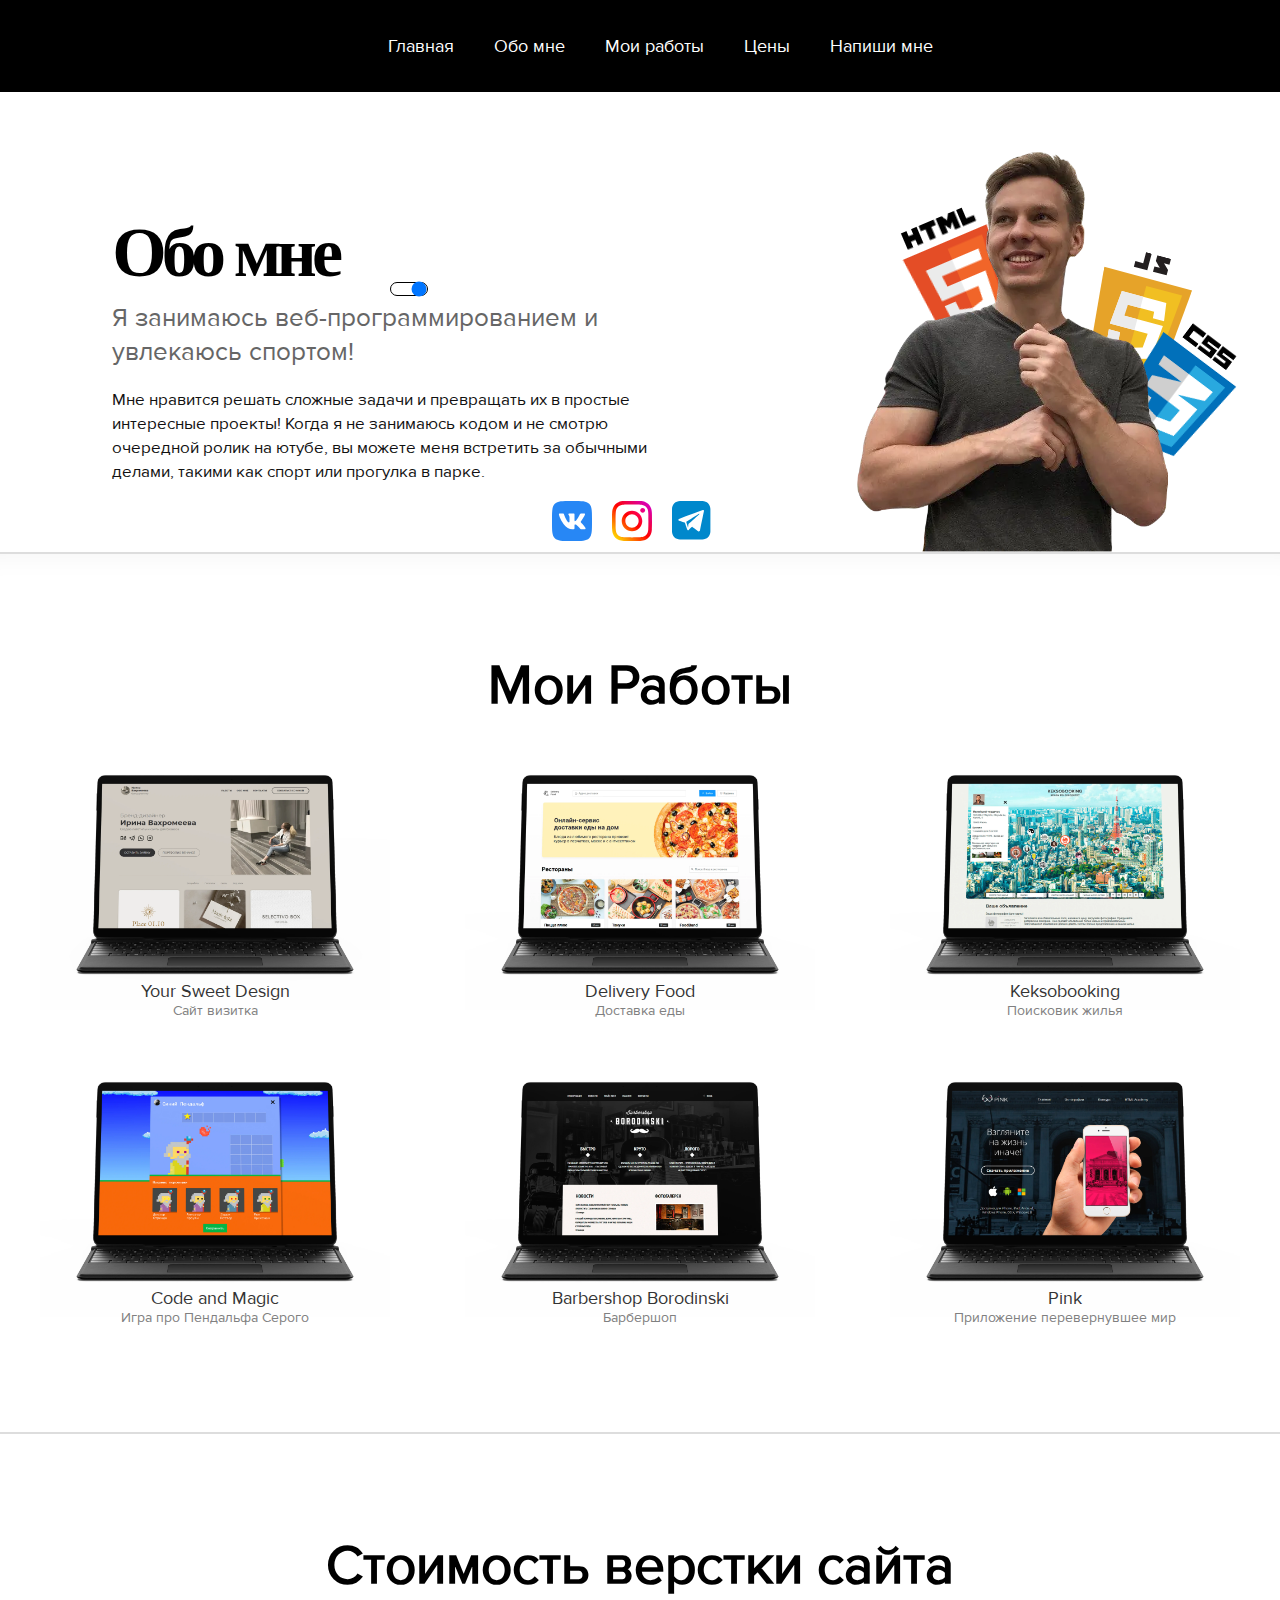
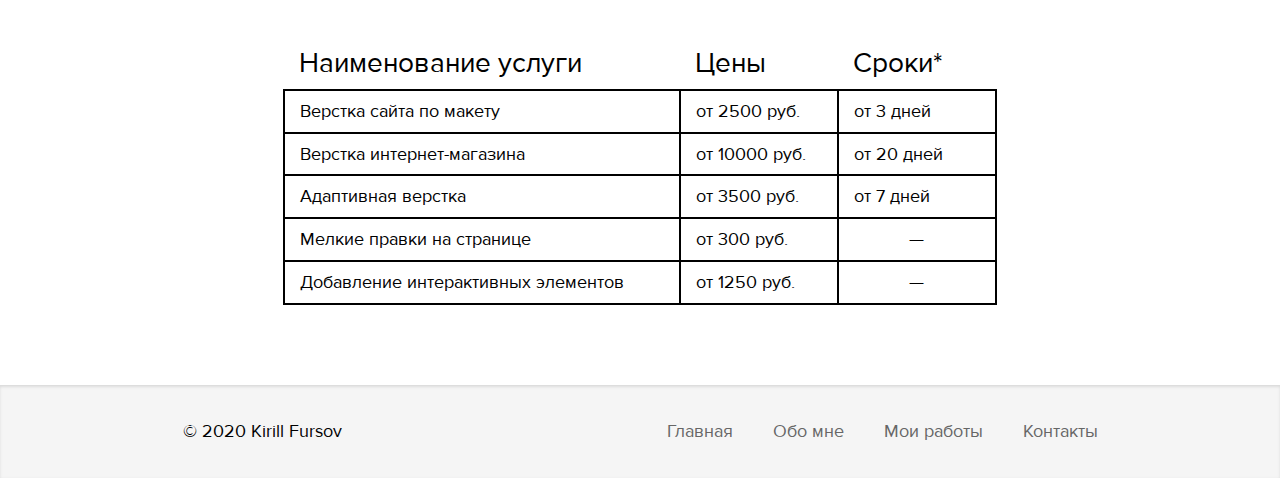
==== commit b31f61d7: "update my site" ====
--- a/index.html
+++ b/index.html
@@ -78,7 +78,6 @@
                     <svg class="social-list__icon social-list__icon--telegramm" width="50px" height="50px"                         viewBox="0 0 25 25" version="1.1" xmlns="http://www.w3.org/2000/svg"                         xmlns:xlink="http://www.w3.org/1999/xlink" xml:space="preserve"-                        xmlns:serif="http://www.serif.com/"                         style="fill-rule:evenodd;clip-rule:evenodd;stroke-linejoin:round;stroke-miterlimit:1.41421;">                         <path id="telegram-3"                             d="M19,24l-14,0c-2.761,0 -5,-2.239 -5,-5l0,-14c0,-2.761 2.239,-5 5,-5l14,0c2.762,0 5,2.239 5,5l0,14c0,2.761 -2.238,5 -5,5Zm-2.744,-5.148c0.215,0.153 0.491,0.191 0.738,0.097c0.246,-0.093 0.428,-0.304 0.483,-0.56c0.579,-2.722 1.985,-9.614 2.512,-12.09c0.039,-0.187 -0.027,-0.381 -0.173,-0.506c-0.147,-0.124 -0.351,-0.16 -0.532,-0.093c-2.795,1.034 -11.404,4.264 -14.923,5.567c-0.223,0.082 -0.368,0.297 -0.361,0.533c0.008,0.235 0.167,0.44 0.395,0.509c1.578,0.471 3.65,1.128 3.65,1.128c0,0 0.967,2.924 1.472,4.41c0.063,0.187 0.21,0.334 0.402,0.384c0.193,0.05 0.397,-0.002 0.541,-0.138c0.811,-0.765 2.064,-1.948 2.064,-1.948c0,0 2.381,1.746 3.732,2.707Zm-7.34,-5.784l1.119,3.692l0.249,-2.338c0,0 4.324,-3.9 6.79,-6.124c0.072,-0.065 0.082,-0.174 0.022,-0.251c-0.06,-0.077 -0.169,-0.095 -0.251,-0.043c-2.857,1.825 -7.929,5.064 -7.929,5.064Z" />@@ -94,43 +93,44 @@
     <h3 class="portfolio__header">Мои Работы</h3>     <ul class="portfolio__list">         <li class="portfolio__item">+            <a target="_blank" href="https://https://yoursweetdesign.github.io/" class="portfolio__link">+                <picture><source srcset="img/webDesignSite.webp" type="image/webp"><img class="portfolio__photo" alt="portfolio__item" src="img/webDesignSite.png" width="350"></picture>+                <p class="portfolio__title">Your Sweet Design</p>+                <small class="portfolio__description">Сайт визитка </small>+            </a>+        </li>+        <li class="portfolio__item">             <a target="_blank" href="https://kirillfrs.github.io/delivery-food/" class="portfolio__link">-                <picture><source srcset="img/Deliveryfood.webp" type="image/webp"><img class="portfolio__photo" src="img/Deliveryfood.jpg" width="350"></picture>+                <picture><source srcset="img/Deliveryfood.webp" type="image/webp"><img class="portfolio__photo" alt="portfolio__item" src="img/Deliveryfood.jpg" width="350"></picture>                 <p class="portfolio__title">Delivery Food</p>                 <small class="portfolio__description">Доставка еды</small>             </a>         </li>         <li class="portfolio__item">             <a target="_blank" href="https://kirillfrs.github.io/keksoboking/" class="portfolio__link">-                <picture><source srcset="img/keks.webp" type="image/webp"><img class="portfolio__photo" src="img/keks.jpg" width="350"></picture>+                <picture><source srcset="img/keks.webp" type="image/webp"><img class="portfolio__photo" alt="portfolio__item" src="img/keks.jpg" width="350"></picture>                 <p class="portfolio__title">Keksobooking</p>                 <small class="portfolio__description">Поисковик жилья</small>             </a>         </li>         <li class="portfolio__item">             <a target="_blank" href="https://kirillfrs.github.io/code-and-magic/" class="portfolio__link">-                <picture><source srcset="img/Pendalf.webp" type="image/webp"><img class="portfolio__photo" src="img/Pendalf.jpg" width="350"></picture>+                <picture><source srcset="img/Pendalf.webp" type="image/webp"><img class="portfolio__photo" alt="portfolio__item" src="img/Pendalf.jpg" width="350"></picture>                 <p class="portfolio__title">Code and Magic</p>                 <small class="portfolio__description">Игра про Пендальфа Серого</small>             </a>         </li>         <li class="portfolio__item">             <a target="_blank" href="https://kirillfrs.github.io/barbershopfrs/" class="portfolio__link">-                <picture><source srcset="img/Barber.webp" type="image/webp"><img class="portfolio__photo" src="img/Barber.jpg" width="350"></picture>+                <picture><source srcset="img/Barber.webp" type="image/webp"><img class="portfolio__photo" alt="portfolio__item" src="img/Barber.jpg" width="350"></picture>                 <p class="portfolio__title">Barbershop Borodinski</p>                 <small class="portfolio__description">Барбершоп</small>             </a>         </li>-        <li class="portfolio__item">-            <a target="_blank" href="https://kirillfrs.github.io/Glacy/" class="portfolio__link">-                <picture><source srcset="img/Glacy.webp" type="image/webp"><img class="portfolio__photo" src="img/Glacy.jpg" width="350"></picture>-                <p class="portfolio__title">Glaccy Shop</p>-                <small class="portfolio__description">Магазин мороженного</small>-            </a>-        </li>+         <li class="portfolio__item">             <a target="_blank" href="https://kirillfrs.github.io/Pink-app-pls/" class="portfolio__link">-                <picture><source srcset="img/Pink.webp" type="image/webp"><img class="portfolio__photo" src="img/Pink.jpg" width="350"></picture>+                <picture><source srcset="img/Pink.webp" type="image/webp"><img class="portfolio__photo" alt="portfolio__item" src="img/Pink.jpg" width="350"></picture>                 <p class="portfolio__title">Pink</p>                 <small class="portfolio__description">Приложение перевернувшее мир</small>             </a>@@ -245,7 +245,7 @@
                 <div class="form__label">Прикрепить фото макета:</div>                 <div class="file">                     <div class="file__item">-                        <input id="formImage" accept=".jpg, .png .gif" type="file" name="image" class="file__input">+                        <input id="formImage" accept=".jpg, .png, .gif" type="file" name="image" class="file__input">                         <div class="file__button">Выбрать</div>                     </div>                 </div>@@ -260,11 +260,14 @@
                     </div>                 </div>                 <button class="form__button" type="submit">Отправить</button>+            </div>         </form>-        <button type="button" class="form__close-btn">-            <span class="visually-hidden">Закрыть</span>-        </button>-    </div>+    </div>++    <button type="button" class="form__close-btn">+        <span class="visually-hidden">Закрыть</span>+    </button>+ </section>  <a href="#header" class="pageup">     <svg class="up" viewBox="0 0 26 26" fill="#fff" xmlns="http://www.w3.org/2000/svg">         <path fill-rule="evenodd" clip-rule="evenodd" d="M26 0H0V26H26V0ZM4.6593 17.7519L13.1233 10.33L21.5873 17.7519L22.9059 16.2481L13.7826 8.24813L13.1233 7.67L12.464 8.24813L3.3407 16.2481L4.6593 17.7519Z" fill="black"/>